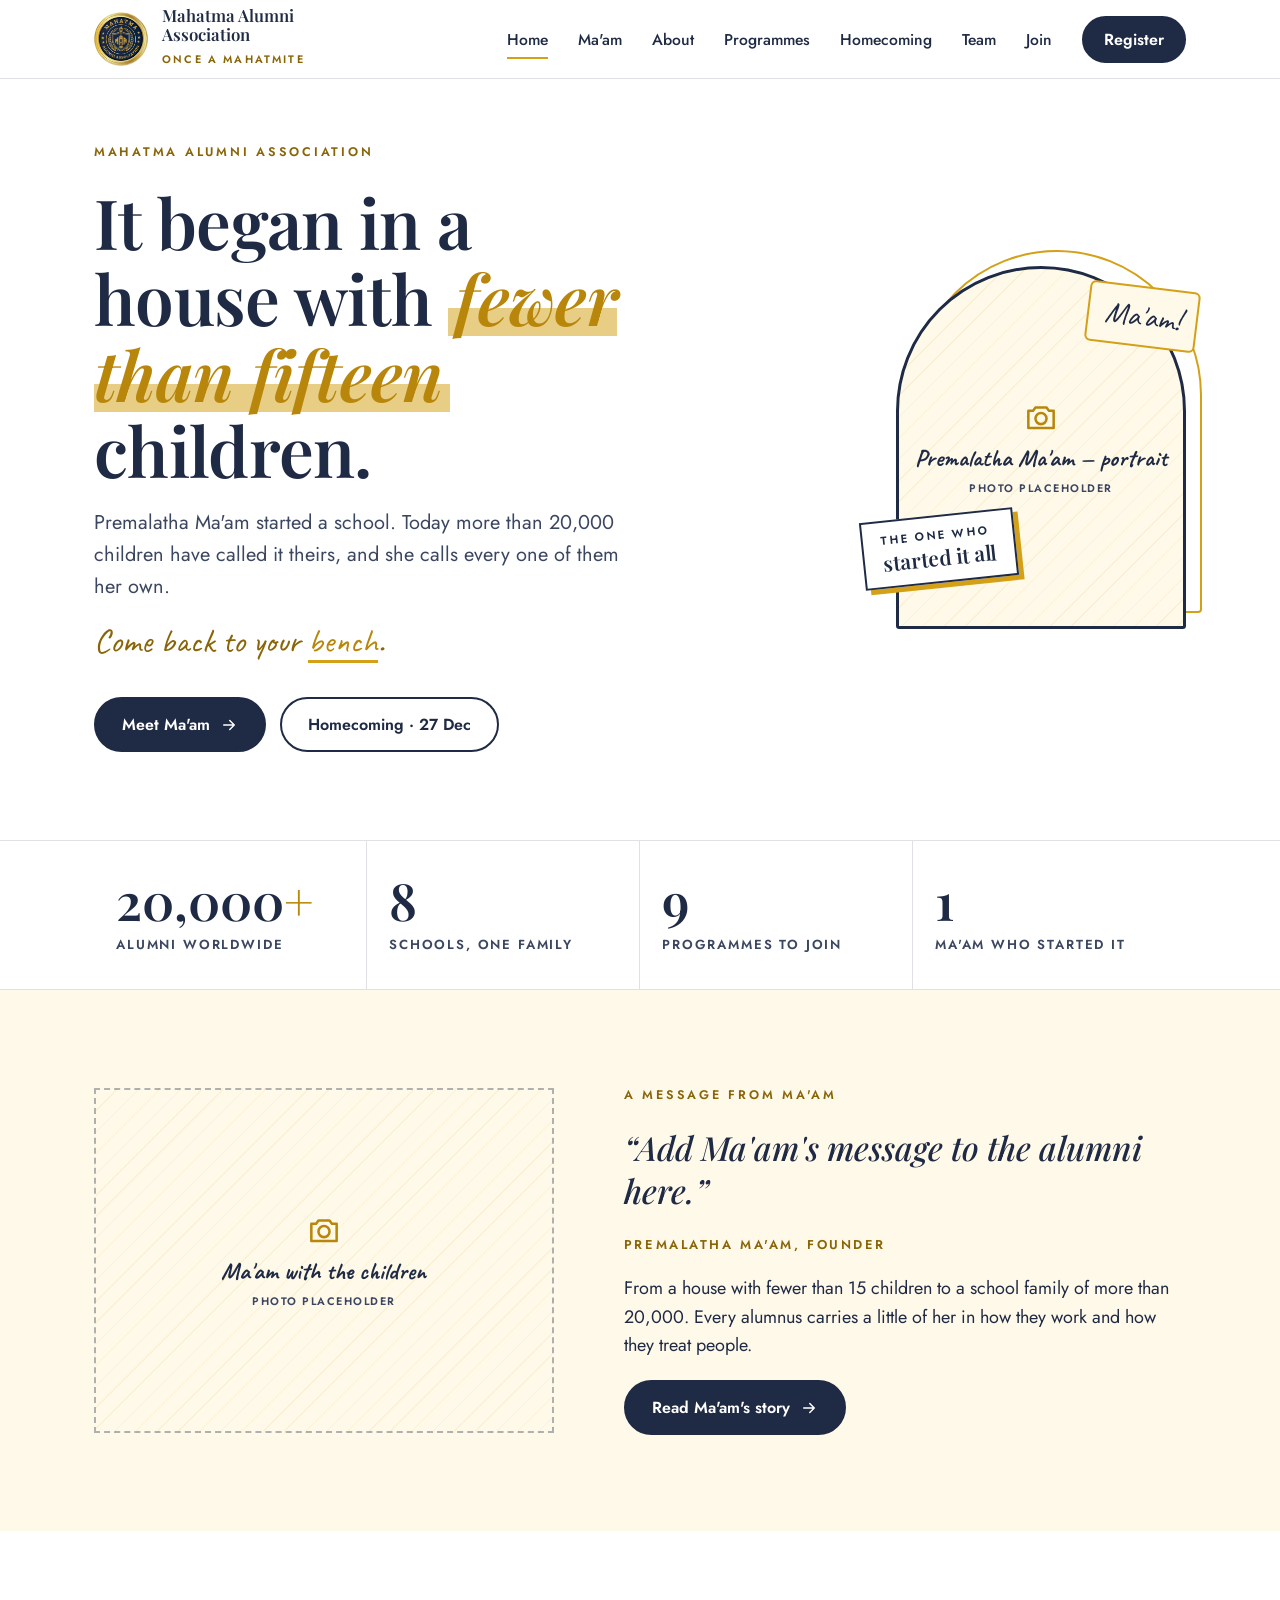
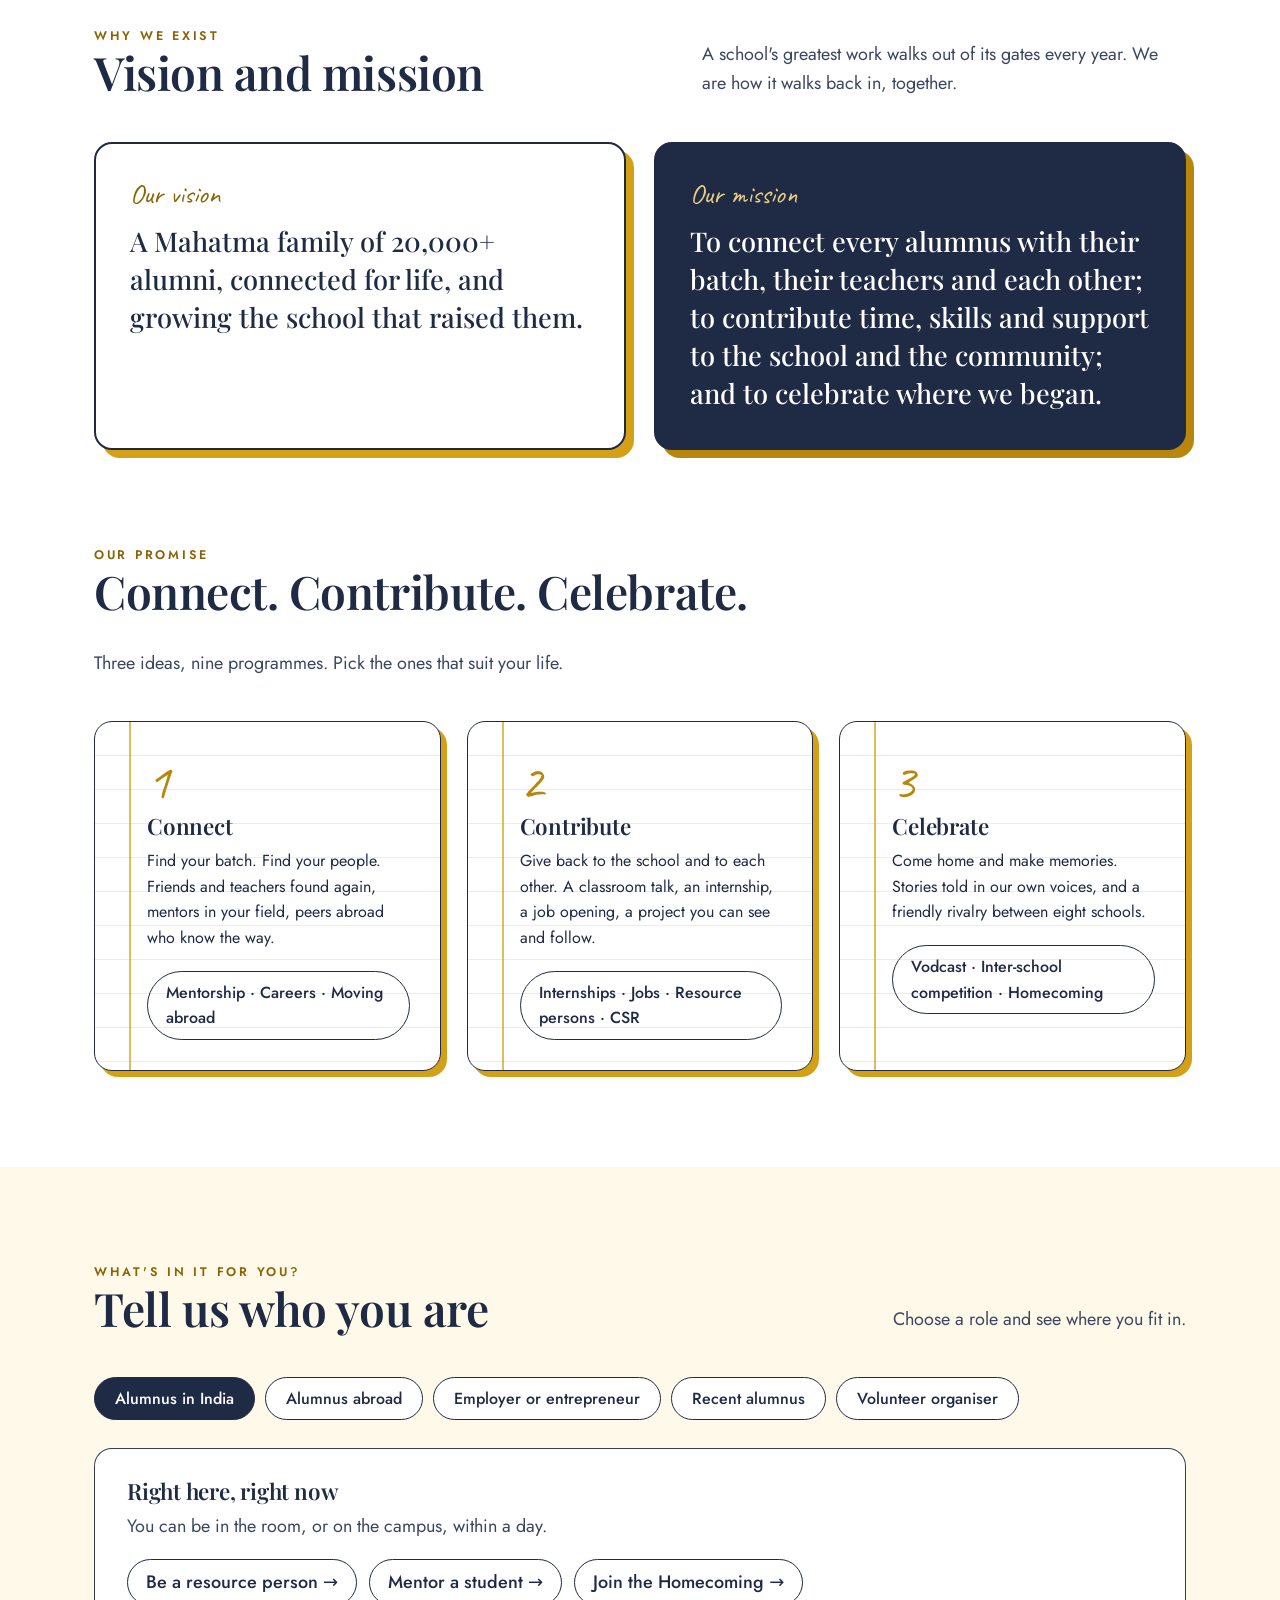
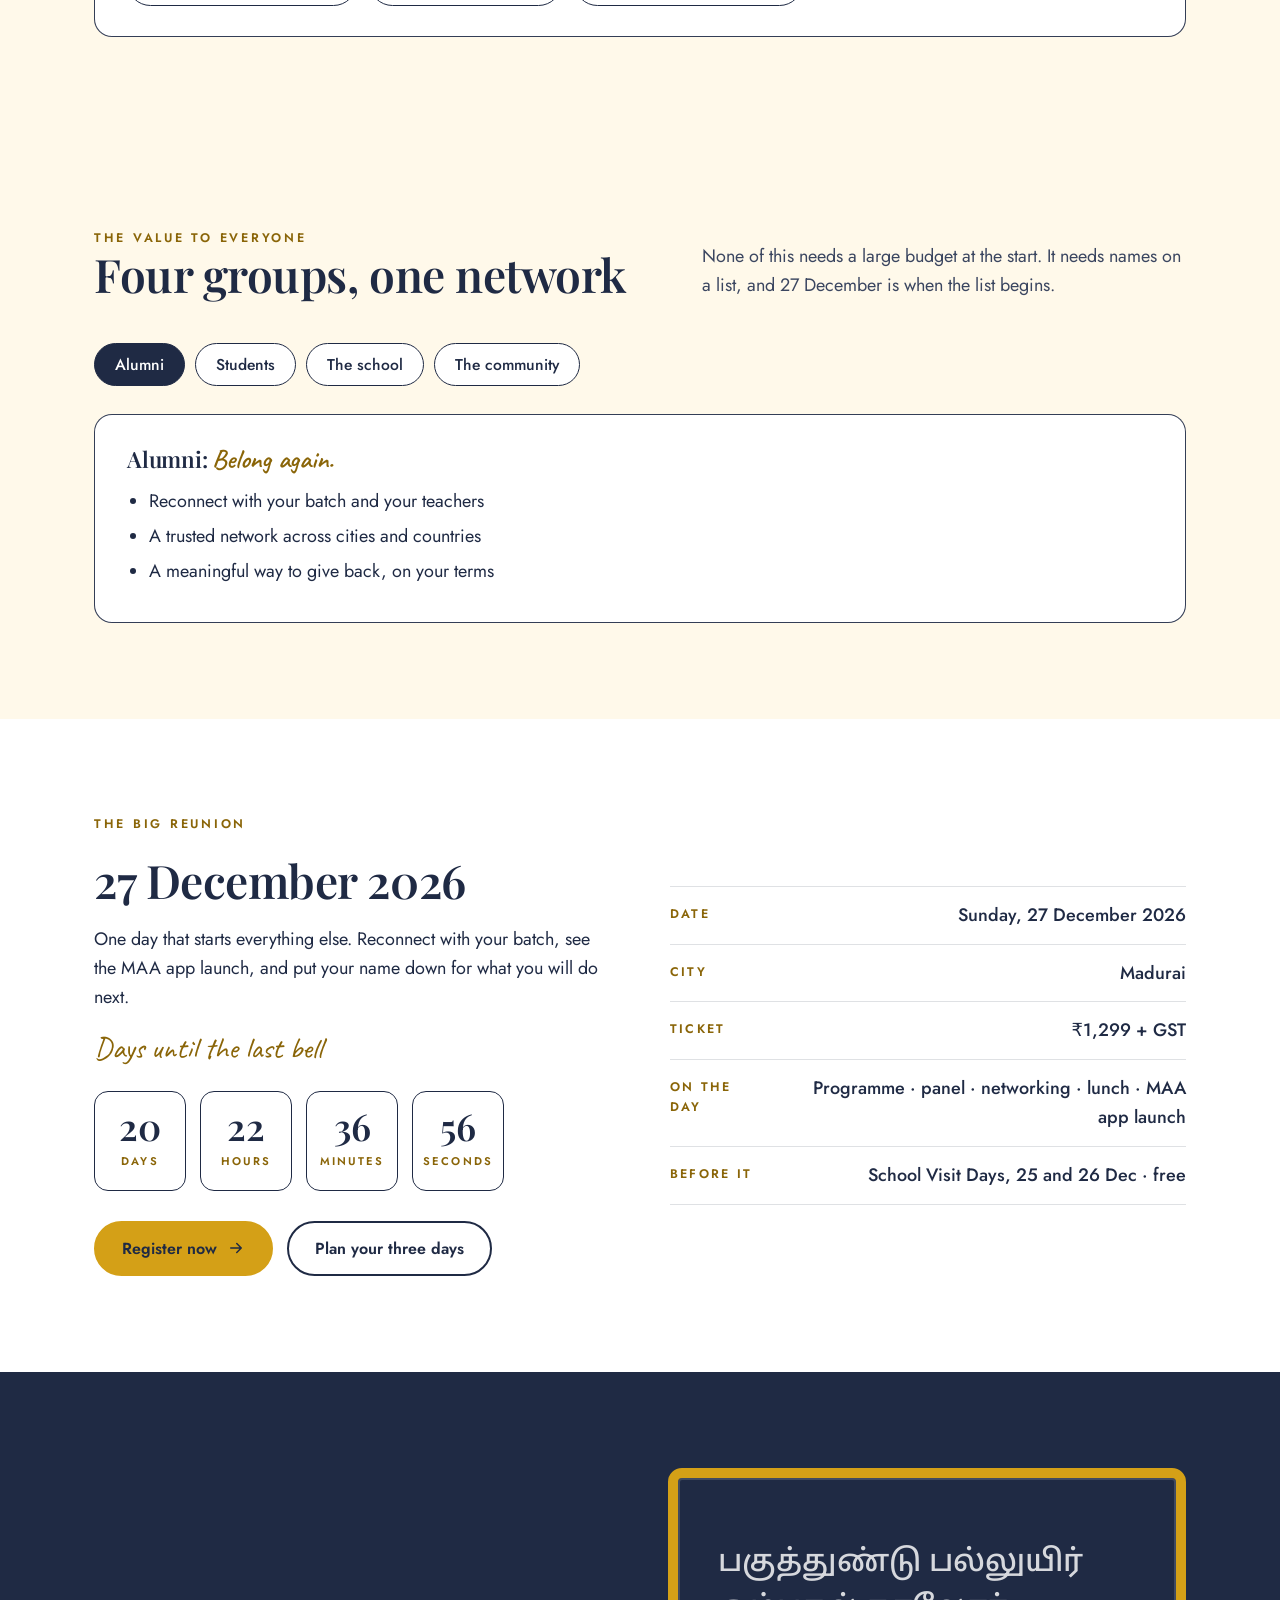
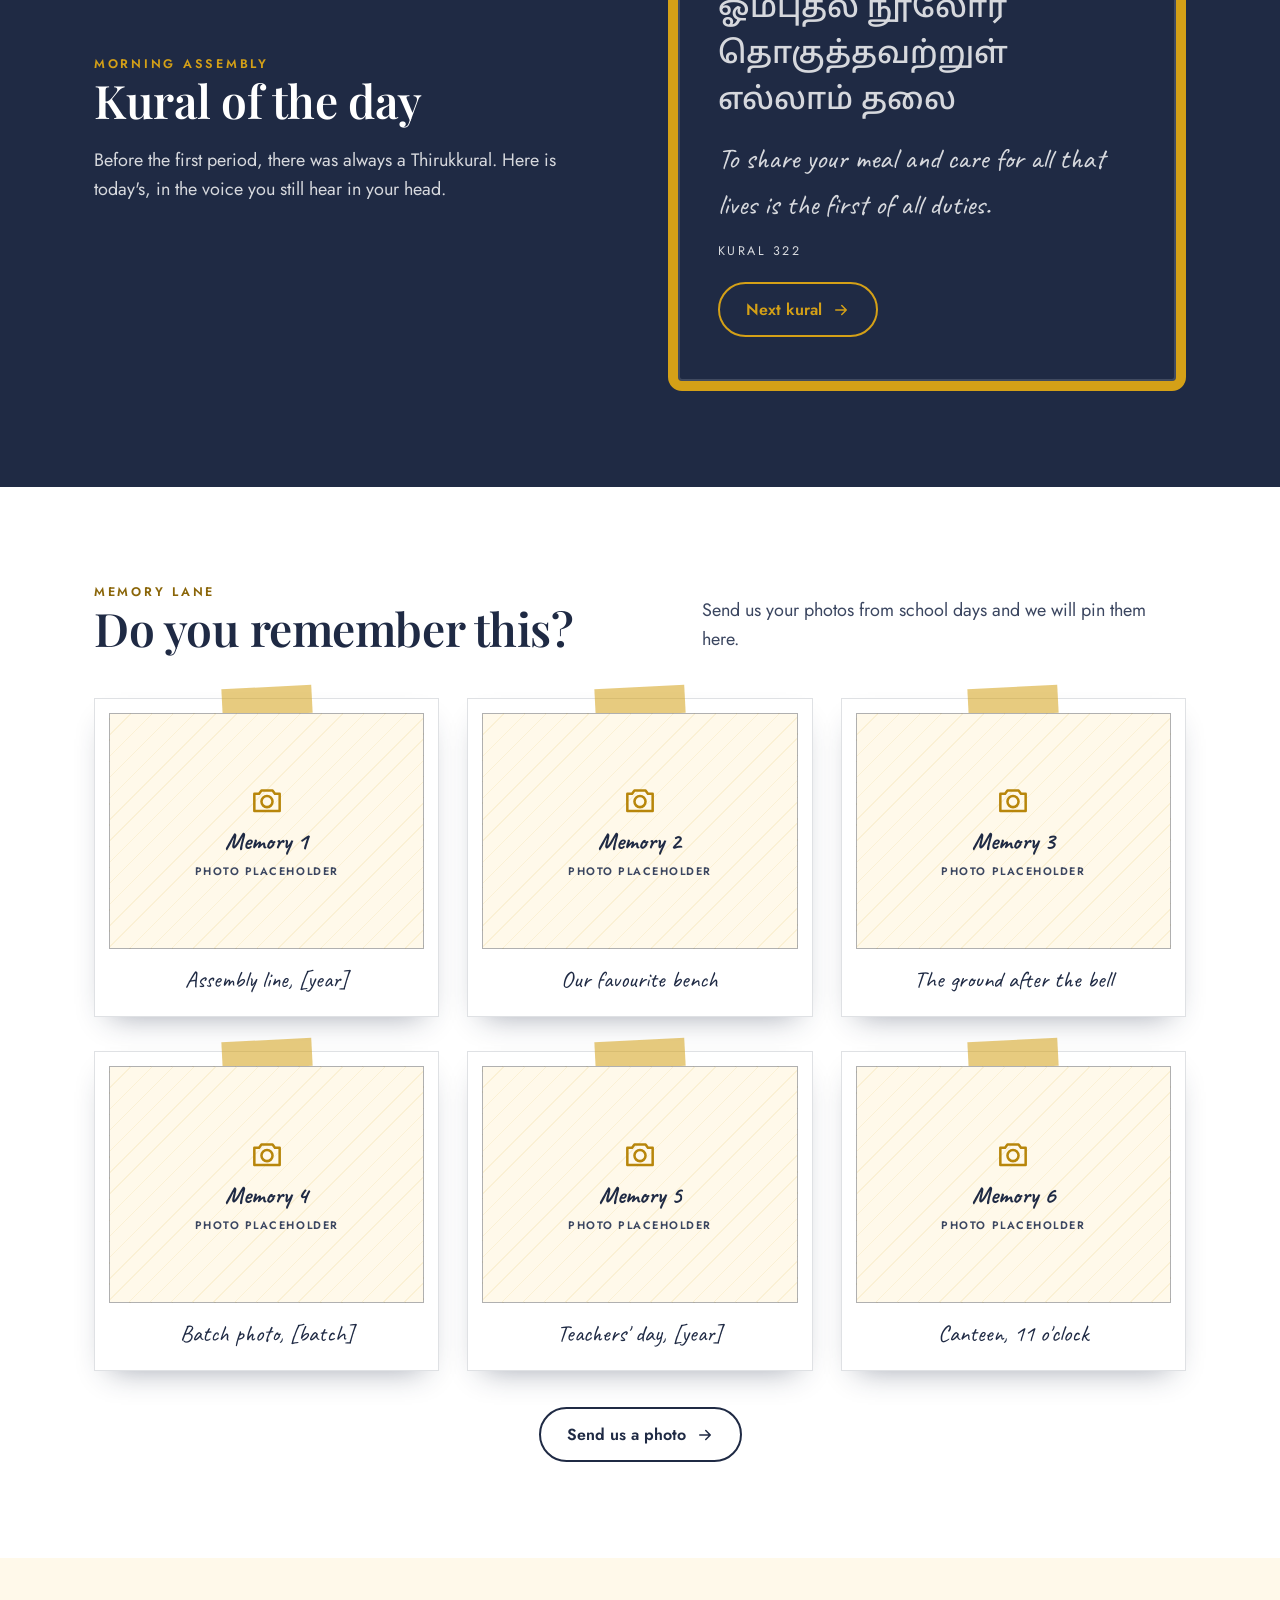
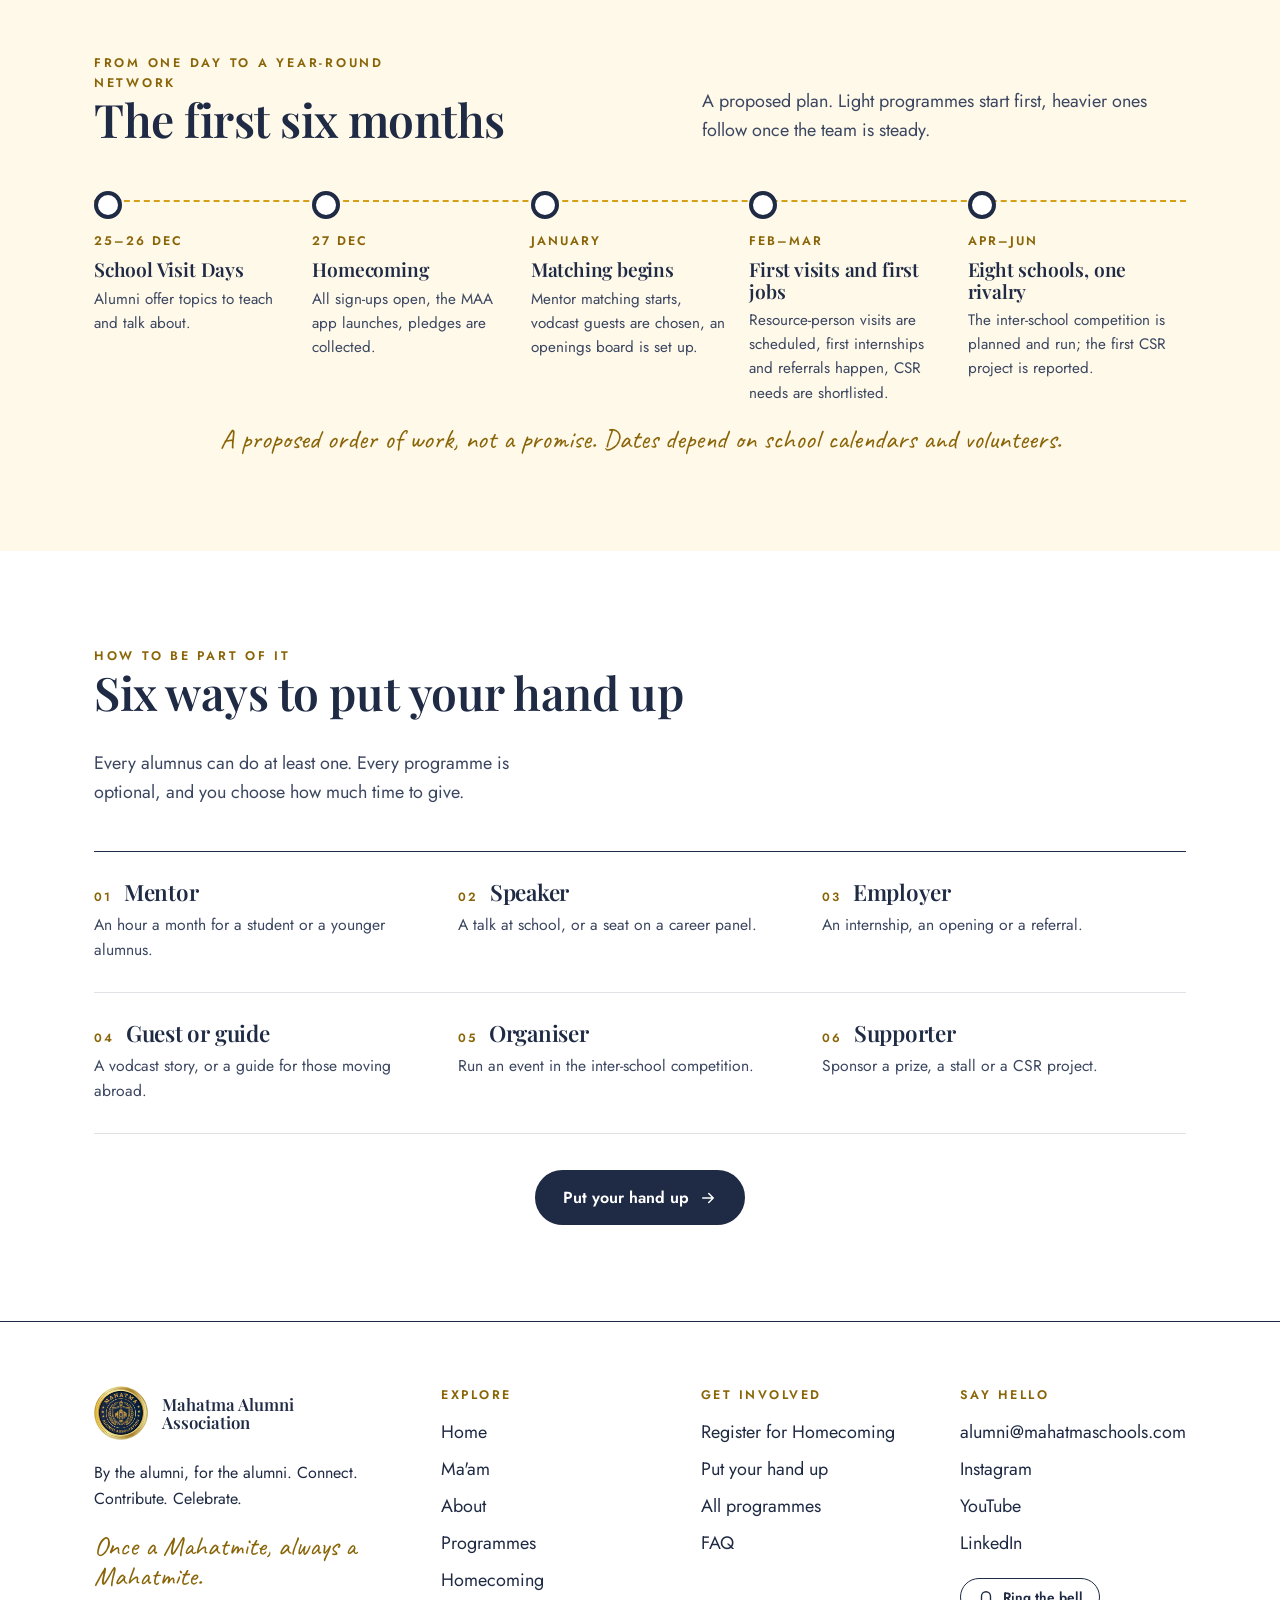
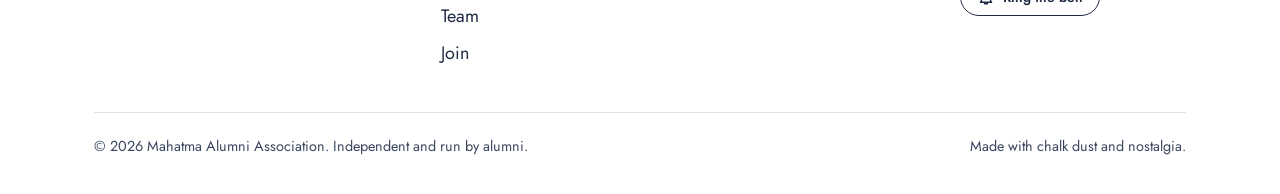
==== index.html @ 10cba0de "Add Mahatma Alumni Association static website Co-Authored-By: Claude Opus 5.5 <noreply@anthropic.com" ====
<!doctype html>
<html lang="en"><head>
<meta charset="utf-8"><meta name="viewport" content="width=device-width,initial-scale=1">
<title>Mahatma Alumni Association · Connect. Contribute. Celebrate.</title>
<meta name="description" content="The alumni family of Mahatma School, Madurai. 20,000+ of us, one home. Connect, contribute, celebrate.">
<meta name="theme-color" content="#1F2A44">
<link rel="icon" href="assets/img/logo.png">
<meta property="og:title" content="Mahatma Alumni Association · Connect. Contribute. Celebrate."><meta property="og:description" content="The alumni family of Mahatma School, Madurai. 20,000+ of us, one home. Connect, contribute, celebrate."><meta property="og:image" content="assets/img/logo.png">
<link rel="preconnect" href="https://fonts.googleapis.com"><link rel="preconnect" href="https://fonts.gstatic.com" crossorigin>
<link href="https://fonts.googleapis.com/css2?family=Caveat:wght@500;700&family=Jost:wght@400;500;600&family=Noto+Sans+Tamil:wght@500&family=Playfair+Display:ital,wght@0,500;0,600;0,700;1,500;1,600&display=swap" rel="stylesheet">
<link rel="stylesheet" href="assets/css/style.css">
</head><body data-page="index.html">
<a class="skip" href="#main">Skip to content</a>
<div class="progress" aria-hidden="true"></div>
<div class="bar" id="webinarBar">Live webinar · <b>Sat 31 Oct, 10 AM</b> · Premalatha Ma'am addresses alumni · <a href="#" data-todo="YouTube link">Watch on YouTube</a></div>
<header class="site"><div class="wrap nav">
<a class="brand" href="index.html" aria-label="Mahatma Alumni Association, home"><img src="assets/img/logo.png" alt="" width="54" height="54"><span><b>Mahatma Alumni<br>Association</b><small>Once a Mahatmite</small></span></a>
<nav aria-label="Main"><ul id="menu"><li><a href="index.html" aria-current="page">Home</a></li><li><a href="premalatha.html">Ma'am</a></li><li><a href="about.html">About</a></li><li><a href="programmes.html">Programmes</a></li><li><a href="homecoming.html">Homecoming</a></li><li><a href="team.html">Team</a></li><li><a href="join.html">Join</a></li><li><a class="btn solid" href="https://www.mahatmaschools.com" style="padding:10px 20px;color:#fff;border-bottom:2px solid var(--navy)">Register</a></li></ul>
<button class="burger" aria-label="Menu" aria-expanded="false" aria-controls="menu"><svg width="22" height="22" viewBox="0 0 24 24" fill="none" stroke="currentColor" stroke-width="2.2" stroke-linecap="round"><path d="M4 7h16M4 12h16M4 17h16"/></svg></button></nav>
</div></header>
<main id="main">
<section class="hero"><div class="wrap grid">
<div>
<p class="eyebrow rv">Mahatma Alumni Association</p>
<h1 class="rv mt">It began in a house with <span class="gold doodle">fewer than fifteen</span> children.</h1>
<p class="lede mt rv">Premalatha Ma'am started a school. Today more than 20,000 children have called it theirs, and she calls every one of them her own.</p>
<p class="hand mt rv" style="font-size:2.1rem">Come back to your <span class="rot" id="rot">bench</span>.</p>
<div class="cta rv"><a class="btn solid" href="premalatha.html">Meet Ma'am <svg viewBox="0 0 24 24" fill="none" stroke="currentColor" stroke-width="2" stroke-linecap="round" stroke-linejoin="round"><path d="M5 12h14M13 6l6 6-6 6"/></svg></a><a class="btn line" href="homecoming.html">Homecoming · 27 Dec</a></div>
</div>
<div class="mam-frame rv" id="tilt">
<span class="note">Ma'am!</span>
<figure class="ph r45 arch"><svg viewBox="0 0 24 24" fill="none" stroke="currentColor" stroke-width="1.6" stroke-linecap="round" stroke-linejoin="round"><path d="M4 8h3l1.5-2h7L17 8h3v11H4z"/><circle cx="12" cy="13" r="3.5"/></svg><b>Premalatha Ma'am — portrait</b><small>Photo placeholder</small></figure>
<div class="stamp">The one who<b>started it all</b></div>
</div></div></section>

<section class="roll"><div class="wrap"><div class="grid">
<div class="cell"><div class="num"><span data-count="20000">20,000</span><i>+</i></div><span>Alumni worldwide</span></div>
<div class="cell"><div class="num"><span data-count="8">8</span></div><span>Schools, one family</span></div>
<div class="cell"><div class="num"><span data-count="9">9</span></div><span>Programmes to join</span></div>
<div class="cell"><div class="num"><span data-count="1">1</span></div><span>Ma'am who started it</span></div></div></div></section>

<section class="feature"><div class="wrap grid">
<div class="rv"><figure class="ph r43 "><svg viewBox="0 0 24 24" fill="none" stroke="currentColor" stroke-width="1.6" stroke-linecap="round" stroke-linejoin="round"><path d="M4 8h3l1.5-2h7L17 8h3v11H4z"/><circle cx="12" cy="13" r="3.5"/></svg><b>Ma'am with the children</b><small>Photo placeholder</small></figure></div>
<div><p class="eyebrow rv">A message from Ma'am</p>
<blockquote class="quote rv mt">“Add Ma'am's message to the alumni here.”<cite>Premalatha Ma'am, founder</cite></blockquote>
<p class="mt rv">From a house with fewer than 15 children to a school family of more than 20,000. Every alumnus carries a little of her in how they work and how they treat people.</p>
<p class="mt rv"><a class="btn solid" href="premalatha.html">Read Ma'am's story <svg viewBox="0 0 24 24" fill="none" stroke="currentColor" stroke-width="2" stroke-linecap="round" stroke-linejoin="round"><path d="M5 12h14M13 6l6 6-6 6"/></svg></a></p></div></div></section>

<section><div class="wrap">
<div class="head"><div><p class="eyebrow">Why we exist</p><h2>Vision and mission</h2></div><p>A school's greatest work walks out of its gates every year. We are how it walks back in, together.</p></div>
<div class="vm">
<div class="vm-card rv"><span class="hand">Our vision</span><p class="big">A Mahatma family of 20,000+ alumni, connected for life, and growing the school that raised them.</p></div>
<div class="vm-card rv"><span class="hand">Our mission</span><p class="big">To connect every alumnus with their batch, their teachers and each other; to contribute time, skills and support to the school and the community; and to celebrate where we began.</p></div></div></div></section>

<section style="padding-top:0"><div class="wrap">
<div class="head"><div><p class="eyebrow">Our promise</p><h2>Connect. Contribute. Celebrate.</h2></div><p>Three ideas, nine programmes. Pick the ones that suit your life.</p></div>
<div class="cards3">
<article class="note-card rv"><div class="n">1</div><h3>Connect</h3><p>Find your batch. Find your people. Friends and teachers found again, mentors in your field, peers abroad who know the way.</p><p class="mt"><a class="lnk" href="programmes.html?f=guide">Mentorship · Careers · Moving abroad</a></p></article>
<article class="note-card rv"><div class="n">2</div><h3>Contribute</h3><p>Give back to the school and to each other. A classroom talk, an internship, a job opening, a project you can see and follow.</p><p class="mt"><a class="lnk" href="programmes.html?f=doors">Internships · Jobs · Resource persons · CSR</a></p></article>
<article class="note-card rv"><div class="n">3</div><h3>Celebrate</h3><p>Come home and make memories. Stories told in our own voices, and a friendly rivalry between eight schools.</p><p class="mt"><a class="lnk" href="programmes.html?f=celebrate">Vodcast · Inter-school competition · Homecoming</a></p></article></div></div></section>

<section class="picker-sec"><div class="wrap">
<div class="head"><div><p class="eyebrow">What's in it for you?</p><h2>Tell us who you are</h2></div><p>Choose a role and see where you fit in.</p></div>
<div class="chips" role="tablist" id="roles">
<button class="chip on" role="tab" data-role="india">Alumnus in India</button>
<button class="chip" role="tab" data-role="abroad">Alumnus abroad</button>
<button class="chip" role="tab" data-role="employer">Employer or entrepreneur</button>
<button class="chip" role="tab" data-role="young">Recent alumnus</button>
<button class="chip" role="tab" data-role="organiser">Volunteer organiser</button></div>
<div class="role-out" id="roleOut" aria-live="polite"></div></div></section>

<section class="feature"><div class="wrap">
<div class="head"><div><p class="eyebrow">The value to everyone</p><h2>Four groups, one network</h2></div><p>None of this needs a large budget at the start. It needs names on a list, and 27 December is when the list begins.</p></div>
<div class="tabs" role="tablist" id="vtabs"><button class="tab on" role="tab" data-v="alumni">Alumni</button><button class="tab" role="tab" data-v="students">Students</button><button class="tab" role="tab" data-v="school">The school</button><button class="tab" role="tab" data-v="community">The community</button></div>
<div class="vpanel" id="vpanel" aria-live="polite"></div></div></section>

<section class="hc"><div class="wrap grid">
<div><p class="eyebrow">The big reunion</p><h2 class="mt">27 December 2026</h2>
<p class="mt">One day that starts everything else. Reconnect with your batch, see the MAA app launch, and put your name down for what you will do next.</p>
<p class="hand mt" style="font-size:1.9rem">Days until the last bell</p><div class="count" data-target="2026-12-27T09:00:00+05:30" aria-live="off"><div><b data-u="d">00</b><span>Days</span></div><div><b data-u="h">00</b><span>Hours</span></div><div><b data-u="m">00</b><span>Minutes</span></div><div><b data-u="s">00</b><span>Seconds</span></div></div>
<div class="cta" style="display:flex;gap:14px;flex-wrap:wrap"><a class="btn gold" href="https://www.mahatmaschools.com">Register now <svg viewBox="0 0 24 24" fill="none" stroke="currentColor" stroke-width="2" stroke-linecap="round" stroke-linejoin="round"><path d="M5 12h14M13 6l6 6-6 6"/></svg></a><a class="btn line" href="homecoming.html">Plan your three days</a></div></div>
<div><ul class="facts">
<li><span>Date</span><span>Sunday, 27 December 2026</span></li>
<li><span>City</span><span>Madurai</span></li>
<li><span>Ticket</span><span>₹1,299 + GST</span></li>
<li><span>On the day</span><span>Programme · panel · networking · lunch · MAA app launch</span></li>
<li><span>Before it</span><span>School Visit Days, 25 and 26 Dec · free</span></li></ul></div></div></section>

<section class="chalk"><div class="wrap"><div class="grid2">
<div><p class="eyebrow">Morning assembly</p><h2>Kural of the day</h2><p class="mt">Before the first period, there was always a Thirukkural. Here is today's, in the voice you still hear in your head.</p></div>
<div class="board" id="kboard"><p class="kural" id="kt"></p><p class="kmean" id="km"></p><p class="kref" id="kr"></p><button class="btn" id="knext" type="button">Next kural <svg viewBox="0 0 24 24" fill="none" stroke="currentColor" stroke-width="2" stroke-linecap="round" stroke-linejoin="round"><path d="M5 12h14M13 6l6 6-6 6"/></svg></button></div></div></div></section>

<section><div class="wrap">
<div class="head"><div><p class="eyebrow">Memory lane</p><h2>Do you remember this?</h2></div><p>Send us your photos from school days and we will pin them here.</p></div>
<div class="polas"><figure class="pola rv"><span class="tape"></span><figure class="ph r43 "><svg viewBox="0 0 24 24" fill="none" stroke="currentColor" stroke-width="1.6" stroke-linecap="round" stroke-linejoin="round"><path d="M4 8h3l1.5-2h7L17 8h3v11H4z"/><circle cx="12" cy="13" r="3.5"/></svg><b>Memory 1</b><small>Photo placeholder</small></figure><figcaption>Assembly line, [year]</figcaption></figure><figure class="pola rv"><span class="tape"></span><figure class="ph r43 "><svg viewBox="0 0 24 24" fill="none" stroke="currentColor" stroke-width="1.6" stroke-linecap="round" stroke-linejoin="round"><path d="M4 8h3l1.5-2h7L17 8h3v11H4z"/><circle cx="12" cy="13" r="3.5"/></svg><b>Memory 2</b><small>Photo placeholder</small></figure><figcaption>Our favourite bench</figcaption></figure><figure class="pola rv"><span class="tape"></span><figure class="ph r43 "><svg viewBox="0 0 24 24" fill="none" stroke="currentColor" stroke-width="1.6" stroke-linecap="round" stroke-linejoin="round"><path d="M4 8h3l1.5-2h7L17 8h3v11H4z"/><circle cx="12" cy="13" r="3.5"/></svg><b>Memory 3</b><small>Photo placeholder</small></figure><figcaption>The ground after the bell</figcaption></figure><figure class="pola rv"><span class="tape"></span><figure class="ph r43 "><svg viewBox="0 0 24 24" fill="none" stroke="currentColor" stroke-width="1.6" stroke-linecap="round" stroke-linejoin="round"><path d="M4 8h3l1.5-2h7L17 8h3v11H4z"/><circle cx="12" cy="13" r="3.5"/></svg><b>Memory 4</b><small>Photo placeholder</small></figure><figcaption>Batch photo, [batch]</figcaption></figure><figure class="pola rv"><span class="tape"></span><figure class="ph r43 "><svg viewBox="0 0 24 24" fill="none" stroke="currentColor" stroke-width="1.6" stroke-linecap="round" stroke-linejoin="round"><path d="M4 8h3l1.5-2h7L17 8h3v11H4z"/><circle cx="12" cy="13" r="3.5"/></svg><b>Memory 5</b><small>Photo placeholder</small></figure><figcaption>Teachers' day, [year]</figcaption></figure><figure class="pola rv"><span class="tape"></span><figure class="ph r43 "><svg viewBox="0 0 24 24" fill="none" stroke="currentColor" stroke-width="1.6" stroke-linecap="round" stroke-linejoin="round"><path d="M4 8h3l1.5-2h7L17 8h3v11H4z"/><circle cx="12" cy="13" r="3.5"/></svg><b>Memory 6</b><small>Photo placeholder</small></figure><figcaption>Canteen, 11 o'clock</figcaption></figure></div>
<p class="mt2 center"><a class="btn line" href="mailto:alumni@mahatmaschools.com?subject=My%20school%20photo">Send us a photo <svg viewBox="0 0 24 24" fill="none" stroke="currentColor" stroke-width="2" stroke-linecap="round" stroke-linejoin="round"><path d="M5 12h14M13 6l6 6-6 6"/></svg></a></p></div></section>

<section class="feature"><div class="wrap">
<div class="head"><div><p class="eyebrow">From one day to a year-round network</p><h2>The first six months</h2></div><p>A proposed plan. Light programmes start first, heavier ones follow once the team is steady.</p></div>
<ol class="roadmap"><li class="rm rv"><span class="when">25–26 Dec</span><h3>School Visit Days</h3><p>Alumni offer topics to teach and talk about.</p></li><li class="rm rv"><span class="when">27 Dec</span><h3>Homecoming</h3><p>All sign-ups open, the MAA app launches, pledges are collected.</p></li><li class="rm rv"><span class="when">January</span><h3>Matching begins</h3><p>Mentor matching starts, vodcast guests are chosen, an openings board is set up.</p></li><li class="rm rv"><span class="when">Feb–Mar</span><h3>First visits and first jobs</h3><p>Resource-person visits are scheduled, first internships and referrals happen, CSR needs are shortlisted.</p></li><li class="rm rv"><span class="when">Apr–Jun</span><h3>Eight schools, one rivalry</h3><p>The inter-school competition is planned and run; the first CSR project is reported.</p></li></ol><p class="hand center mt">A proposed order of work, not a promise. Dates depend on school calendars and volunteers.</p></div></section>

<section class="hands-sec"><div class="wrap"><div class="head"><div><p class="eyebrow">How to be part of it</p><h2>Six ways to put your hand up</h2></div><p>Every alumnus can do at least one. Every programme is optional, and you choose how much time to give.</p></div>
<div class="hands">
<div class="hand-item rv"><h3><small>01</small>Mentor</h3><p>An hour a month for a student or a younger alumnus.</p></div>
<div class="hand-item rv"><h3><small>02</small>Speaker</h3><p>A talk at school, or a seat on a career panel.</p></div>
<div class="hand-item rv"><h3><small>03</small>Employer</h3><p>An internship, an opening or a referral.</p></div>
<div class="hand-item rv"><h3><small>04</small>Guest or guide</h3><p>A vodcast story, or a guide for those moving abroad.</p></div>
<div class="hand-item rv"><h3><small>05</small>Organiser</h3><p>Run an event in the inter-school competition.</p></div>
<div class="hand-item rv"><h3><small>06</small>Supporter</h3><p>Sponsor a prize, a stall or a CSR project.</p></div></div>
<p class="mt2 center"><a class="btn solid" href="join.html#raise">Put your hand up <svg viewBox="0 0 24 24" fill="none" stroke="currentColor" stroke-width="2" stroke-linecap="round" stroke-linejoin="round"><path d="M5 12h14M13 6l6 6-6 6"/></svg></a></p></div></section>
</main>
<footer><div class="wrap">
<div class="grid">
<div><a class="brand" href="index.html"><img src="assets/img/logo.png" alt="" width="64" height="64"><span><b>Mahatma Alumni<br>Association</b></span></a>
<p class="mt" style="font-size:1rem">By the alumni, for the alumni. Connect. Contribute. Celebrate.</p>
<p class="hand mt">Once a Mahatmite, always a Mahatmite.</p></div>
<div><h4>Explore</h4><ul><li><a href="index.html">Home</a></li><li><a href="premalatha.html">Ma'am</a></li><li><a href="about.html">About</a></li><li><a href="programmes.html">Programmes</a></li><li><a href="homecoming.html">Homecoming</a></li><li><a href="team.html">Team</a></li><li><a href="join.html">Join</a></li></ul></div>
<div><h4>Get involved</h4><ul><li><a href="https://www.mahatmaschools.com">Register for Homecoming</a></li><li><a href="join.html#raise">Put your hand up</a></li><li><a href="programmes.html">All programmes</a></li><li><a href="homecoming.html#faq">FAQ</a></li></ul></div>
<div><h4>Say hello</h4><ul><li><a href="mailto:alumni@mahatmaschools.com">alumni@mahatmaschools.com</a></li><li><a href="#" data-todo="Instagram">Instagram</a></li><li><a href="#" data-todo="YouTube">YouTube</a></li><li><a href="#" data-todo="LinkedIn">LinkedIn</a></li></ul>
<p class="mt"><button class="bell" id="bell" type="button"><svg viewBox="0 0 24 24" fill="none" stroke="currentColor" stroke-width="1.8" stroke-linecap="round" stroke-linejoin="round"><path d="M6 17V11a6 6 0 1 1 12 0v6l1.5 2h-15z"/><path d="M10 21h4"/></svg> Ring the bell</button></p></div>
</div>
<div class="fine"><span>© <span id="yr">2026</span> Mahatma Alumni Association. Independent and run by alumni.</span><span>Made with chalk dust and nostalgia.</span></div>
</div></footer>
<script src="assets/js/main.js" defer></script>
</body></html>
---- assets/css/style.css ----
/* Mahatma Alumni Association — minimal, nostalgic, playful. Brand colours only: navy, gold, ivory/white. */
:root{
  --navy:#1F2A44; --navy-soft:#3B4660;
  --gold:#D4A017; --gold-deep:#B8860B; --gold-ink:#8A6508; --gold-soft:#E8CE85;
  --ivory:#FFF9EA; --cream:#FBF3DF; --white:#FFFFFF;
  --line:rgba(31,42,68,.14); --line-strong:rgba(31,42,68,.9);
  --serif:'Playfair Display',Georgia,serif; --sans:'Jost',system-ui,sans-serif; --hand:'Caveat',cursive; --ta:'Noto Sans Tamil','Jost',sans-serif;
  --max:1140px; --r:18px;
}
*{box-sizing:border-box;margin:0}
html{scroll-behavior:smooth}
body{font-family:var(--sans);color:var(--navy);background:var(--white);font-size:18px;line-height:1.6;-webkit-font-smoothing:antialiased}
img{max-width:100%;display:block}
a{color:inherit}
.skip{position:absolute;left:-999px;top:8px;background:var(--navy);color:var(--white);padding:10px 16px;border-radius:8px;z-index:100}
.skip:focus{left:8px}
:focus-visible{outline:3px solid var(--gold);outline-offset:3px;border-radius:4px}
.wrap{max-width:var(--max);margin:0 auto;padding:0 24px}
section{padding:96px 0}
h1,h2,h3{font-family:var(--serif);font-weight:600;line-height:1.1;letter-spacing:-.01em}
h1{font-size:clamp(2.5rem,5.4vw,4.4rem)}
h2{font-size:clamp(2rem,3.6vw,3rem)}
h3{font-size:1.4rem}
p{max-width:62ch}
.eyebrow{font-weight:600;letter-spacing:.22em;font-size:.78rem;text-transform:uppercase;color:var(--gold-ink)}
.hand{font-family:var(--hand);font-size:1.7rem;color:var(--gold-ink);line-height:1.1}
.lede{font-size:1.25rem;color:var(--navy-soft)}
.mt{margin-top:20px}.mt2{margin-top:36px}
.center{text-align:center}.center p{margin-inline:auto}
/* underline doodle */
.doodle{background:linear-gradient(transparent 62%,var(--gold-soft) 62% 92%,transparent 92%);padding:0 .1em}
/* buttons */
.btn{display:inline-flex;align-items:center;gap:10px;font:600 1rem var(--sans);padding:14px 26px;border-radius:999px;text-decoration:none;border:2px solid var(--navy);transition:transform .15s,background .15s,color .15s;cursor:pointer}
.btn.solid{background:var(--navy);color:var(--white)}
.btn.solid:hover{background:var(--gold);border-color:var(--gold);color:var(--navy);transform:translateY(-2px)}
.btn.line{background:transparent;color:var(--navy)}
.btn.line:hover{background:var(--navy);color:var(--white);transform:translateY(-2px)}
.btn.gold{background:var(--gold);border-color:var(--gold);color:var(--navy)}
.btn.gold:hover{background:var(--navy);border-color:var(--navy);color:var(--white)}
.btn svg{width:18px;height:18px}
/* announcement bar */
.bar{background:var(--navy);color:var(--white);font-size:.92rem;text-align:center;padding:9px 16px}
.bar a{color:var(--gold);font-weight:600;text-underline-offset:3px}
/* header */
header.site{position:sticky;top:0;background:rgba(255,255,255,.94);backdrop-filter:blur(8px);border-bottom:1px solid var(--line);z-index:50}
.nav{display:flex;align-items:center;justify-content:space-between;height:78px}
.brand{display:flex;align-items:center;gap:14px;text-decoration:none}
.brand img{width:54px;height:54px}
.brand b{font:600 1.05rem/1.1 var(--serif);display:block}
.brand small{font-size:.68rem;letter-spacing:.2em;color:var(--gold-ink);font-weight:600;text-transform:uppercase}
nav ul{display:flex;gap:30px;list-style:none;padding:0;align-items:center}
nav a{text-decoration:none;font-weight:500;font-size:.98rem;padding:6px 0;border-bottom:2px solid transparent}
nav a:hover,nav a[aria-current="page"]{border-color:var(--gold)}
.burger{display:none;background:none;border:2px solid var(--navy);border-radius:10px;width:46px;height:42px;cursor:pointer;color:var(--navy)}
/* photo placeholders */
.ph{position:relative;background:var(--ivory);border:2px dashed rgba(31,42,68,.35);display:flex;flex-direction:column;align-items:center;justify-content:center;gap:10px;text-align:center;color:var(--navy-soft);overflow:hidden;font-size:.85rem;padding:16px;background-image:repeating-linear-gradient(135deg,transparent 0 14px,rgba(212,160,23,.10) 14px 15px)}
.ph svg{width:38px;height:38px;color:var(--gold-deep)}
.ph b{font-family:var(--hand);font-size:1.5rem;font-weight:700;color:var(--navy);line-height:1}
.ph small{letter-spacing:.14em;text-transform:uppercase;font-size:.68rem;font-weight:600}
.ph img{position:absolute;inset:0;width:100%;height:100%;object-fit:cover}
.r45{aspect-ratio:4/5}.r43{aspect-ratio:4/3}.r11{aspect-ratio:1}.r169{aspect-ratio:16/9}
.arch{border-radius:999px 999px 22px 22px}
/* HERO */
.hero{padding:64px 0 88px}
.hero .grid{display:grid;grid-template-columns:1.05fr .95fr;gap:64px;align-items:center}
.hero h1 .gold{color:var(--gold-deep);font-style:italic}
.hero .cta{display:flex;gap:14px;flex-wrap:wrap;margin-top:34px}
.mam-frame{position:relative;max-width:470px;margin-left:auto}
.mam-frame::before{content:"";position:absolute;inset:-16px -16px 16px 16px;border:2px solid var(--gold);border-radius:999px 999px 26px 26px;z-index:0}
.mam-frame .ph{position:relative;z-index:1;border-radius:999px 999px 22px 22px;border-style:solid;border-color:var(--navy);border-width:3px}
.stamp{position:absolute;z-index:3;left:-34px;bottom:46px;background:var(--white);border:2px solid var(--navy);padding:10px 18px;transform:rotate(-6deg);box-shadow:5px 5px 0 var(--gold);font:600 .72rem var(--sans);letter-spacing:.2em;text-transform:uppercase}
.stamp b{display:block;font:600 1.3rem var(--serif);letter-spacing:0;text-transform:none}
.note{position:absolute;z-index:3;right:-12px;top:20px;transform:rotate(7deg);font-family:var(--hand);font-size:1.9rem;color:var(--navy);background:var(--ivory);border:2px solid var(--gold);padding:4px 16px;border-radius:6px}
/* roll-call stats */
.roll{border-block:1px solid var(--line);padding:0}
.roll .grid{display:grid;grid-template-columns:repeat(4,1fr)}
.roll .cell{padding:34px 22px;border-right:1px solid var(--line)}
.roll .cell:last-child{border:0}
.roll .num{font:600 clamp(2.2rem,4vw,3.2rem)/1 var(--serif)}
.roll .num i{font-style:normal;color:var(--gold-deep)}
.roll .cell>span{display:block;margin-top:8px;font-size:.82rem;letter-spacing:.14em;text-transform:uppercase;font-weight:600;color:var(--navy-soft)}
/* notebook cards */
.cards3{display:grid;grid-template-columns:repeat(3,1fr);gap:26px}
.note-card{position:relative;background:var(--white);border:1.5px solid var(--navy);border-radius:var(--r);padding:34px 30px 30px 52px;background-image:repeating-linear-gradient(transparent 0 33px,rgba(31,42,68,.09) 33px 34px);box-shadow:6px 6px 0 var(--gold);transition:transform .2s}
.note-card:hover{transform:translate(-3px,-3px)}
.note-card::before{content:"";position:absolute;left:34px;top:0;bottom:0;width:2px;background:var(--gold);opacity:.7}
.note-card .n{font-family:var(--hand);font-size:3.2rem;color:var(--gold-deep);line-height:1}
.note-card h3{margin:6px 0 10px}
.note-card p{font-size:1rem}
/* section heads */
.head{display:flex;justify-content:space-between;align-items:end;gap:30px;margin-bottom:46px;flex-wrap:wrap}
.head p{max-width:46ch}
/* Ma'am feature (home) */
.feature{background:var(--ivory)}
.feature .grid{display:grid;grid-template-columns:.9fr 1.1fr;gap:70px;align-items:center}
.quote{font:italic 500 clamp(1.6rem,2.6vw,2.2rem)/1.3 var(--serif)}
.quote cite{display:block;font:600 .8rem var(--sans);letter-spacing:.2em;text-transform:uppercase;font-style:normal;margin-top:22px;color:var(--gold-ink)}
.todo{border:2px dashed var(--gold-deep);padding:14px 18px;border-radius:12px;background:var(--white);font-size:.95rem;color:var(--navy-soft)}
/* chalkboard */
.chalk{background:var(--navy);color:var(--white)}
.chalk .eyebrow{color:var(--gold)}
.chalk h2{color:var(--white)}
.chalk p{color:rgba(255,255,255,.82)}
.board{border:10px solid var(--gold);border-radius:14px;padding:44px 40px;background:var(--navy);position:relative;box-shadow:inset 0 0 0 2px rgba(255,255,255,.15)}
.kural{font:500 clamp(1.4rem,2.4vw,2rem)/1.5 var(--ta);color:var(--white);margin:18px 0 12px}
.kmean{font-family:var(--hand);font-size:1.8rem;color:var(--gold)}
.kref{font-size:.78rem;letter-spacing:.2em;text-transform:uppercase;color:rgba(255,255,255,.6);margin-top:14px}
.board .btn{margin-top:20px;border-color:var(--gold);color:var(--gold);background:none}
.board .btn:hover{background:var(--gold);color:var(--navy)}
/* homecoming block */
.hc .grid{display:grid;grid-template-columns:1fr 1fr;gap:60px;align-items:center}
.count{display:flex;gap:14px;margin:26px 0}
.count div{border:1.5px solid var(--navy);border-radius:14px;padding:16px 8px;min-width:92px;text-align:center;background:var(--white)}
.count b{display:block;font:600 2.3rem/1 var(--serif)}
.count span{font-size:.7rem;letter-spacing:.18em;text-transform:uppercase;font-weight:600;color:var(--gold-ink)}
.facts{list-style:none;padding:0;border-top:1px solid var(--line)}
.facts li{display:flex;justify-content:space-between;gap:20px;padding:14px 0;border-bottom:1px solid var(--line)}
.facts li span:first-child{font-size:.78rem;letter-spacing:.18em;text-transform:uppercase;font-weight:600;color:var(--gold-ink);padding-top:4px}
.facts li span:last-child{text-align:right;font-weight:500}
/* timetable */
table.tt{width:100%;border-collapse:collapse;border:1.5px solid var(--navy);border-radius:var(--r);overflow:hidden;background:var(--white)}
.tt th{background:var(--navy);color:var(--white);text-align:left;padding:14px 18px;font:600 .8rem var(--sans);letter-spacing:.16em;text-transform:uppercase}
.tt td{padding:18px;border-top:1px solid var(--line);vertical-align:top}
.tt td:first-child{font:600 1.15rem var(--serif);white-space:nowrap}
.tt .tag{display:inline-block;font-size:.7rem;letter-spacing:.14em;text-transform:uppercase;font-weight:600;background:var(--gold-soft);padding:3px 10px;border-radius:999px;margin-right:6px}
/* polaroids */
.polas{display:grid;grid-template-columns:repeat(3,1fr);gap:34px 28px}
.pola{background:var(--white);padding:14px 14px 18px;border:1px solid var(--line);box-shadow:0 14px 30px -16px rgba(31,42,68,.45);transition:transform .25s}
.pola:nth-child(3n+1){transform:rotate(-2deg)}.pola:nth-child(3n+2){transform:rotate(1.5deg) translateY(10px)}.pola:nth-child(3n){transform:rotate(-1deg)}
.pola:hover{transform:rotate(0) scale(1.03);z-index:2}
.pola .ph{border-style:solid;border-width:1px}
.pola figcaption{font-family:var(--hand);font-size:1.45rem;text-align:center;margin-top:12px;color:var(--navy)}
.tape{position:absolute;width:90px;height:28px;background:rgba(212,160,23,.55);top:-12px;left:50%;margin-left:-45px;transform:rotate(-3deg)}
.pola{position:relative}
/* hand-raise list */
.hands{display:grid;grid-template-columns:repeat(3,1fr);gap:0;border-top:1.5px solid var(--navy)}
.hand-item{padding:28px 26px 30px 0;border-bottom:1px solid var(--line);position:relative}
.hand-item h3{display:flex;gap:12px;align-items:baseline}
.hand-item h3 small{font:600 .75rem var(--sans);letter-spacing:.16em;color:var(--gold-ink)}
.hand-item p{font-size:.98rem;margin-top:6px;color:var(--navy-soft)}
/* programmes */
.progs{display:grid;grid-template-columns:repeat(2,1fr);gap:26px}
.prog{border:1.5px solid var(--navy);border-radius:var(--r);padding:30px;background:var(--white);display:flex;flex-direction:column;gap:10px}
.prog .st{align-self:flex-start;font-size:.7rem;letter-spacing:.16em;text-transform:uppercase;font-weight:600;padding:4px 12px;border-radius:999px;background:var(--ivory);border:1px solid var(--gold)}
.prog .st.open{background:var(--gold);border-color:var(--gold)}
.prog h3{font-size:1.5rem}
.prog p{font-size:1rem}
/* tabs-less pillars */
.pillar{display:grid;grid-template-columns:140px 1fr;gap:36px;padding:56px 0;border-top:1px solid var(--line)}
.pillar .big{font:italic 600 5rem/1 var(--serif);color:var(--gold)}
/* team */
.org{display:grid;grid-template-columns:repeat(4,1fr);gap:22px}
.person .ph{border-radius:var(--r)}
.person h3{font-size:1.15rem;margin-top:12px}
.person span{font-size:.78rem;letter-spacing:.14em;text-transform:uppercase;font-weight:600;color:var(--gold-ink)}
.chips{display:flex;flex-wrap:wrap;gap:10px}
.chip{border:1.5px solid var(--navy);border-radius:999px;padding:9px 20px;font-weight:500}
/* faq */
details{border-bottom:1px solid var(--line);padding:20px 0}
details summary{cursor:pointer;font:600 1.25rem var(--serif);list-style:none;display:flex;justify-content:space-between;gap:20px}
details summary::after{content:"+";font:400 1.8rem/1 var(--sans);color:var(--gold-deep)}
details[open] summary::after{content:"–"}
details p{margin-top:12px;color:var(--navy-soft)}
/* steps (join) */
.steps{counter-reset:s;display:grid;gap:18px}
.step{display:grid;grid-template-columns:70px 1fr auto;gap:24px;align-items:center;padding:26px 28px;border:1.5px solid var(--navy);border-radius:var(--r);background:var(--white)}
.step::before{counter-increment:s;content:counter(s);font:600 2.6rem/1 var(--hand);color:var(--gold-deep);text-align:center}
.step h3{font-size:1.3rem}.step p{font-size:.98rem;color:var(--navy-soft)}
/* page header */
.pagehead{padding:80px 0 56px;border-bottom:1px solid var(--line)}
.pagehead h1{font-size:clamp(2.4rem,5vw,4rem);max-width:18ch}
/* footer */
footer{border-top:1.5px solid var(--navy);padding:64px 0 36px;background:var(--white)}
footer .grid{display:grid;grid-template-columns:1.4fr 1fr 1fr 1fr;gap:40px}
footer h4{font:600 .78rem var(--sans);letter-spacing:.2em;text-transform:uppercase;color:var(--gold-ink);margin-bottom:14px}
footer ul{list-style:none;padding:0;display:grid;gap:8px}
footer a{text-decoration:none}footer a:hover{text-decoration:underline;text-decoration-color:var(--gold);text-underline-offset:4px}
.fine{margin-top:44px;padding-top:22px;border-top:1px solid var(--line);display:flex;justify-content:space-between;gap:20px;flex-wrap:wrap;font-size:.9rem;color:var(--navy-soft)}
.bell{background:none;border:1.5px solid var(--navy);border-radius:999px;padding:8px 16px;font:600 .85rem var(--sans);cursor:pointer;display:inline-flex;gap:8px;align-items:center;color:var(--navy)}
.bell:hover{background:var(--gold);border-color:var(--gold)}
.bell svg{width:18px;height:18px}
.bell.ring svg{animation:ring .6s ease 3}
@keyframes ring{0%,100%{transform:rotate(0)}25%{transform:rotate(18deg)}75%{transform:rotate(-18deg)}}
/* reveal */
.rv{opacity:0;transform:translateY(18px);transition:opacity .7s,transform .7s}
.rv.in{opacity:1;transform:none}
@media (prefers-reduced-motion:reduce){.rv{opacity:1;transform:none;transition:none}html{scroll-behavior:auto}.note-card,.pola,.btn{transition:none}}
/* responsive */
@media (max-width:960px){
  section{padding:68px 0}
  .hero .grid,.feature .grid,.hc .grid{grid-template-columns:1fr;gap:48px}
  .mam-frame{margin:0 auto;max-width:400px}
  .cards3,.polas,.hands,.progs{grid-template-columns:1fr}
  .roll .grid{grid-template-columns:repeat(2,1fr)}
  .roll .cell:nth-child(2){border-right:0}
  .roll .cell:nth-child(-n+2){border-bottom:1px solid var(--line)}
  .org{grid-template-columns:repeat(2,1fr)}
  footer .grid{grid-template-columns:1fr 1fr}
  .pillar{grid-template-columns:1fr;gap:10px}
  .step{grid-template-columns:50px 1fr}.step .btn{grid-column:1/-1;justify-self:start}
  .burger{display:inline-flex;align-items:center;justify-content:center}
  nav ul{display:none;position:absolute;left:0;right:0;top:78px;background:var(--white);flex-direction:column;align-items:flex-start;gap:0;padding:12px 24px 22px;border-bottom:1px solid var(--line)}
  nav ul.open{display:flex}
  nav ul li{width:100%;padding:12px 0;border-bottom:1px solid var(--line)}
  .stamp{left:-6px}.note{right:0}
  .tt td:first-child{white-space:normal}
}
@media (max-width:540px){body{font-size:17px}.count div{min-width:0;flex:1}.org{grid-template-columns:1fr}.brand small{display:none}}

/* ---------- additions ---------- */
.progress{position:fixed;left:0;top:0;height:4px;width:100%;background:var(--gold);transform:scaleX(0);transform-origin:0 50%;z-index:90}
header.site.stuck{box-shadow:0 6px 24px rgba(31,42,68,.08)}
[hidden]{display:none!important}
.rot{display:inline-block;color:var(--gold-deep);border-bottom:3px solid var(--gold);transition:opacity .3s}
.head{display:flex;justify-content:space-between;align-items:end;gap:32px;margin-bottom:44px;flex-wrap:wrap}
.head>p{max-width:44ch;color:var(--navy-soft)}
/* vision / mission */
.vm{display:grid;grid-template-columns:1fr 1fr;gap:28px}
.vm-card{border:2px solid var(--navy);border-radius:var(--r);padding:36px 34px;background:var(--white);box-shadow:8px 8px 0 var(--gold)}
.vm-card:nth-child(2){background:var(--navy);color:var(--white);box-shadow:8px 8px 0 var(--gold-deep)}
.vm-card:nth-child(2) .hand{color:var(--gold-soft)}
.vm-card .big{font:500 clamp(1.3rem,2.2vw,1.7rem)/1.4 var(--serif);margin-top:10px;max-width:none}
/* tiles */
.cards4{display:grid;grid-template-columns:repeat(4,1fr);gap:20px}
.tile{border:1.5px solid var(--line-strong);border-radius:var(--r);padding:26px 24px;background:var(--white)}
.tile h3{margin-bottom:10px}
.tile p,.tile li{color:var(--navy-soft);font-size:1rem}
.tile ul{padding-left:1.1em}
.tile.light{background:var(--ivory);border-color:var(--line)}
.tile.light h3{color:var(--gold-ink)}
/* roadmap */
.roadmap{list-style:none;padding:0;display:grid;grid-template-columns:repeat(5,1fr);gap:0;position:relative;counter-reset:r}
.roadmap::before{content:"";position:absolute;left:0;right:0;top:11px;border-top:2px dashed var(--gold)}
.rm{position:relative;padding:36px 16px 0 0}
.rm::before{content:"";position:absolute;top:2px;left:0;width:20px;height:20px;border-radius:50%;background:var(--white);border:4px solid var(--navy)}
.rm .when{font:600 .78rem var(--sans);letter-spacing:.16em;text-transform:uppercase;color:var(--gold-ink)}
.rm h3{font-size:1.2rem;margin:6px 0}
.rm p{font-size:.95rem;color:var(--navy-soft)}
.roadmap.tl{grid-template-columns:1fr;max-width:720px;margin:auto;padding-left:34px}
.roadmap.tl::before{left:10px;right:auto;top:0;bottom:0;border-top:0;border-left:2px dashed var(--gold)}
.roadmap.tl .rm{padding:0 0 34px 28px}.roadmap.tl .rm::before{top:4px;left:-34px}
/* grids */
.grid2{display:grid;grid-template-columns:1fr 1fr;gap:56px;align-items:center}
.grid2h{display:grid;grid-template-columns:1fr 1fr;gap:40px;align-items:start}
/* tabs / chips */
.tabs{display:flex;gap:10px;flex-wrap:wrap}
.tab{font:500 .98rem var(--sans);color:var(--navy);background:var(--white);border:1.5px solid var(--navy);border-radius:999px;padding:9px 20px;cursor:pointer;transition:.15s}
.tab:hover{background:var(--cream)}
.tab.on,.chip.on{background:var(--navy);color:var(--white)}
button.chip{background:var(--white);color:var(--navy);cursor:pointer;font-family:var(--sans);font-size:1rem}
button.chip:hover{background:var(--cream)}
button.chip.on{background:var(--navy);color:var(--white)}
.picker-sec{background:var(--ivory)}
.role-out,.vpanel{margin-top:28px;background:var(--white);border:1.5px solid var(--line-strong);border-radius:var(--r);padding:30px 32px;animation:fade .35s}
.vpanel ul{padding-left:1.2em;margin-top:12px}.vpanel li{margin:6px 0}
.role-out p{margin:8px 0 18px;color:var(--navy-soft)}
.lnks{display:flex;gap:12px;flex-wrap:wrap}
.lnk{display:inline-block;border:1.5px solid var(--navy);border-radius:999px;padding:8px 18px;text-decoration:none;font-weight:500;transition:.15s}
.lnk:hover{background:var(--gold);border-color:var(--gold)}
@keyframes fade{from{opacity:0;transform:translateY(8px)}to{opacity:1;transform:none}}
/* hands */
.hands-sec{background:var(--white)}
/* programmes */
.ptop{display:flex;justify-content:space-between;gap:10px;align-items:center;margin-bottom:12px}
.gl{font:600 .72rem var(--sans);letter-spacing:.14em;text-transform:uppercase;color:var(--gold-ink)}
.st{font:600 .75rem var(--sans);background:var(--ivory);border:1px solid var(--gold);border-radius:999px;padding:3px 12px}
.st.open{background:var(--gold);color:var(--navy)}
.more{margin-top:16px;background:none;border:0;border-bottom:2px solid var(--gold);font:600 .95rem var(--sans);color:var(--navy);cursor:pointer;padding:2px 0;display:inline-flex;gap:8px;align-items:center}
.more svg{width:16px;height:16px;transition:transform .2s}
.more[aria-expanded=true] svg{transform:rotate(90deg)}
.detail{display:none;margin-top:18px}.detail.open{display:block;animation:fade .3s}
.cols3{display:grid;grid-template-columns:repeat(3,1fr);gap:20px}
.cols3 h4{font:600 .8rem var(--sans);letter-spacing:.14em;text-transform:uppercase;color:var(--gold-ink);margin-bottom:6px}
.cols3 ul{padding-left:1.1em;font-size:.98rem;color:var(--navy-soft)}
.startnote{margin-top:16px;padding:12px 16px;background:var(--ivory);border-left:4px solid var(--gold);border-radius:0 10px 10px 0;font-size:.95rem}
.tt-wrap{overflow-x:auto;-webkit-overflow-scrolling:touch}
.tag{display:inline-block;font:600 .72rem var(--sans);letter-spacing:.12em;text-transform:uppercase;border:1px solid var(--navy);border-radius:999px;padding:2px 10px}
.tag.gold{background:var(--gold);border-color:var(--gold)}
.faq{max-width:820px;margin:auto}
.cta{display:flex;gap:14px;flex-wrap:wrap;margin-top:30px}
.fine2{font-size:.85rem;color:var(--navy-soft);margin-top:10px}
/* forms */
.mailform{display:grid;gap:16px;max-width:640px}
.mailform label{display:grid;gap:6px;font-weight:500}
.mailform input,.mailform textarea,.mailform select{font:inherit;padding:12px 14px;border:1.5px solid var(--navy);border-radius:12px;background:var(--white);color:var(--navy);width:100%}
.mailform input:focus,.mailform textarea:focus{outline:3px solid var(--gold);outline-offset:1px}
.mailform fieldset{border:1.5px solid var(--line-strong);border-radius:12px;padding:14px 18px;display:flex;flex-wrap:wrap;gap:8px 22px}
.mailform legend{font-weight:600;padding:0 8px}
.ck{display:flex!important;grid-auto-flow:column;align-items:center;gap:8px!important;font-weight:400!important}
.ck input{width:auto;accent-color:var(--navy)}
.mailform button{justify-self:start}
@media (max-width:960px){
  .vm,.grid2,.grid2h{grid-template-columns:1fr}
  .cards4{grid-template-columns:1fr 1fr}
  .cols3{grid-template-columns:1fr}
  .roadmap{grid-template-columns:1fr;padding-left:34px}
  .roadmap::before{left:10px;right:auto;top:0;bottom:0;border-top:0;border-left:2px dashed var(--gold)}
  .rm{padding:0 0 30px 28px}.rm::before{top:4px;left:-34px}
  .head{align-items:start}
}
@media (max-width:540px){.cards4{grid-template-columns:1fr}.vm-card{padding:28px 22px}.role-out,.vpanel{padding:22px}.tab,.chip{padding:8px 15px;font-size:.92rem}}
@media (max-width:540px){footer .grid{grid-template-columns:1fr}}
p.center{max-width:none}.center p.mt,.center p.mt2{max-width:none}
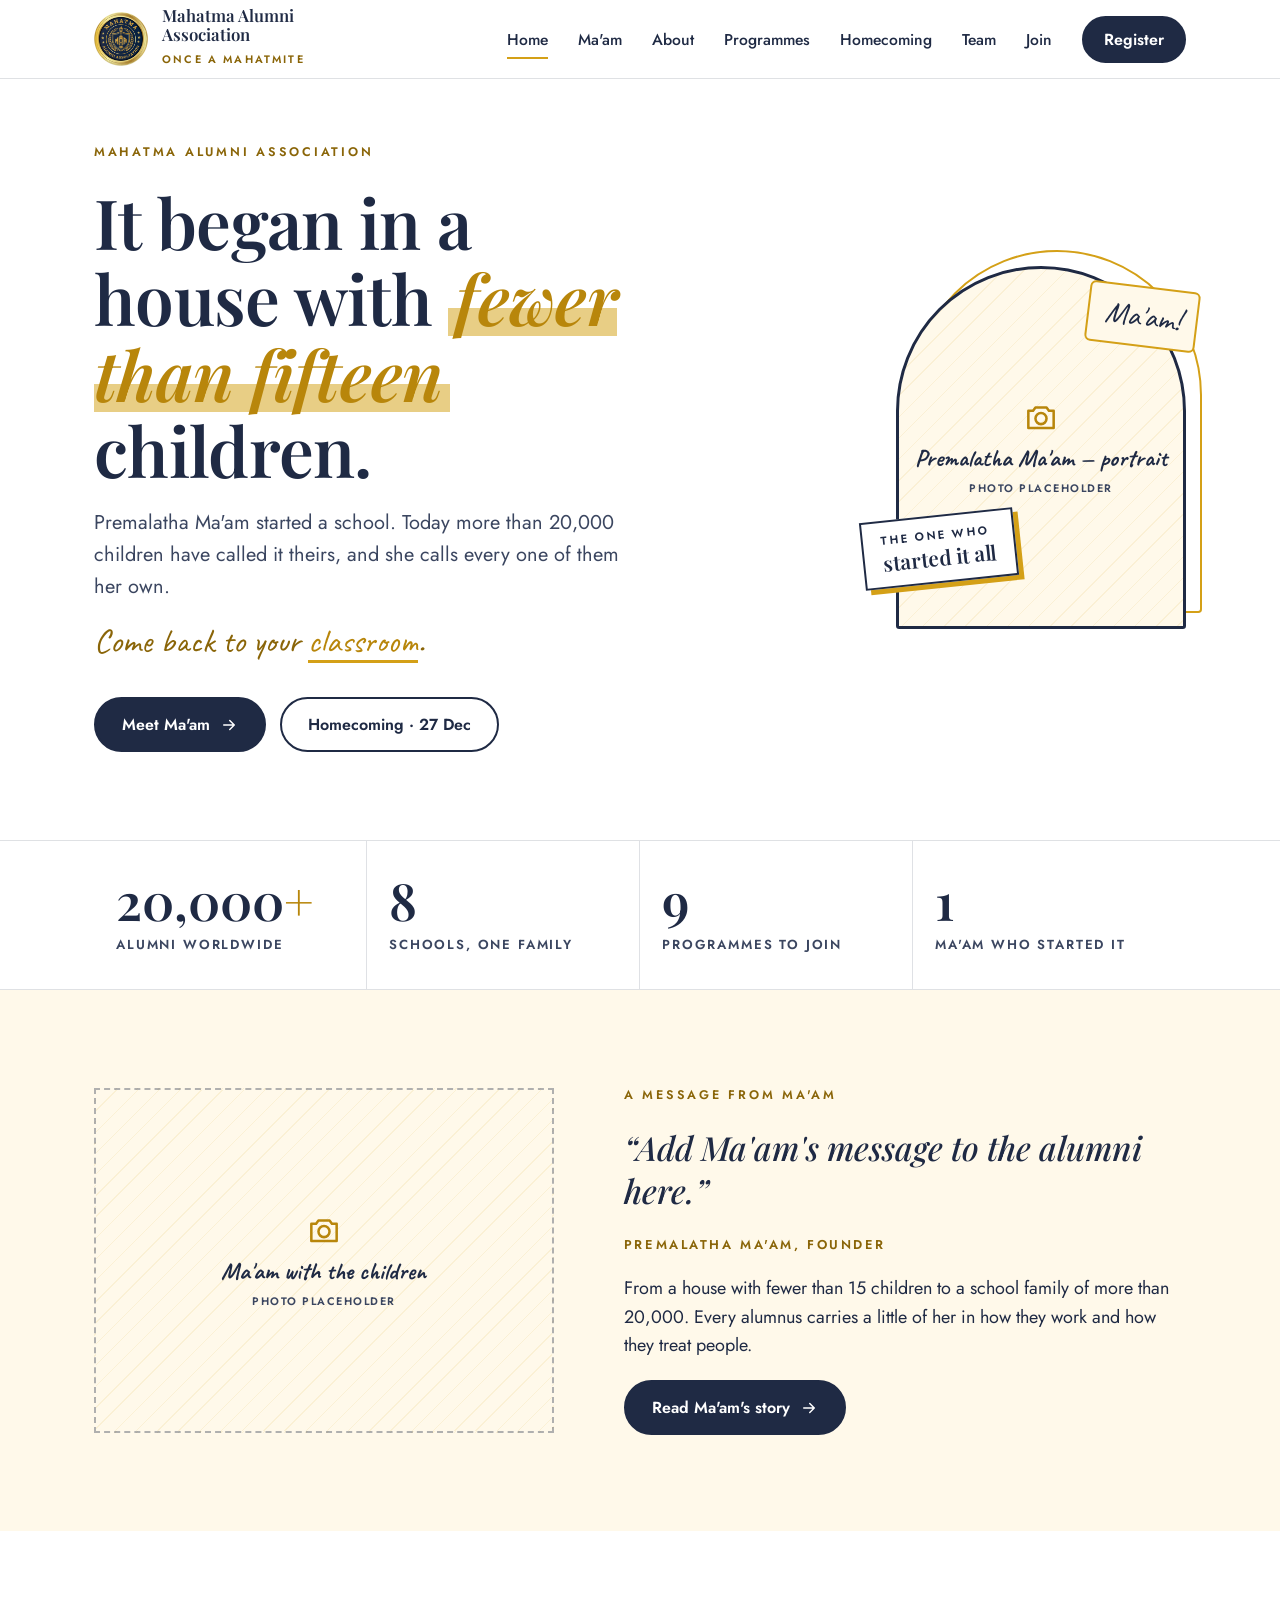
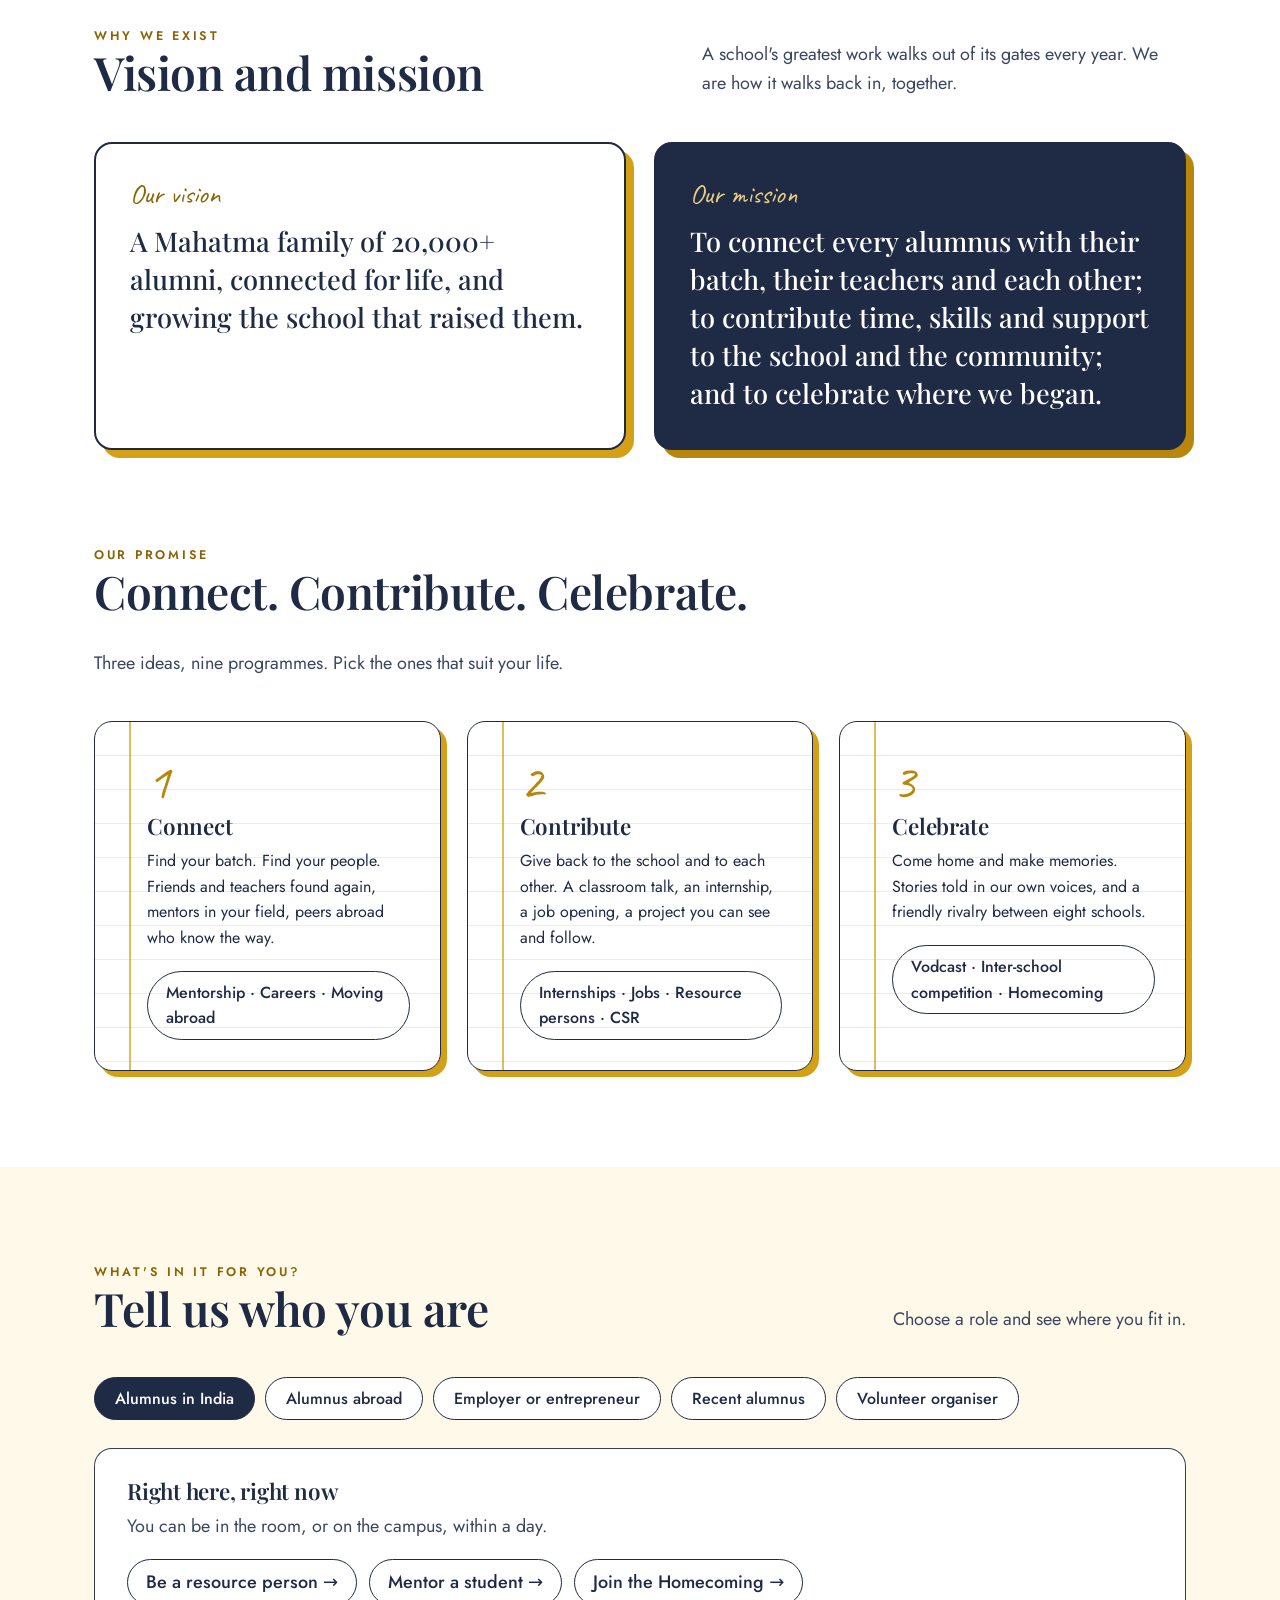
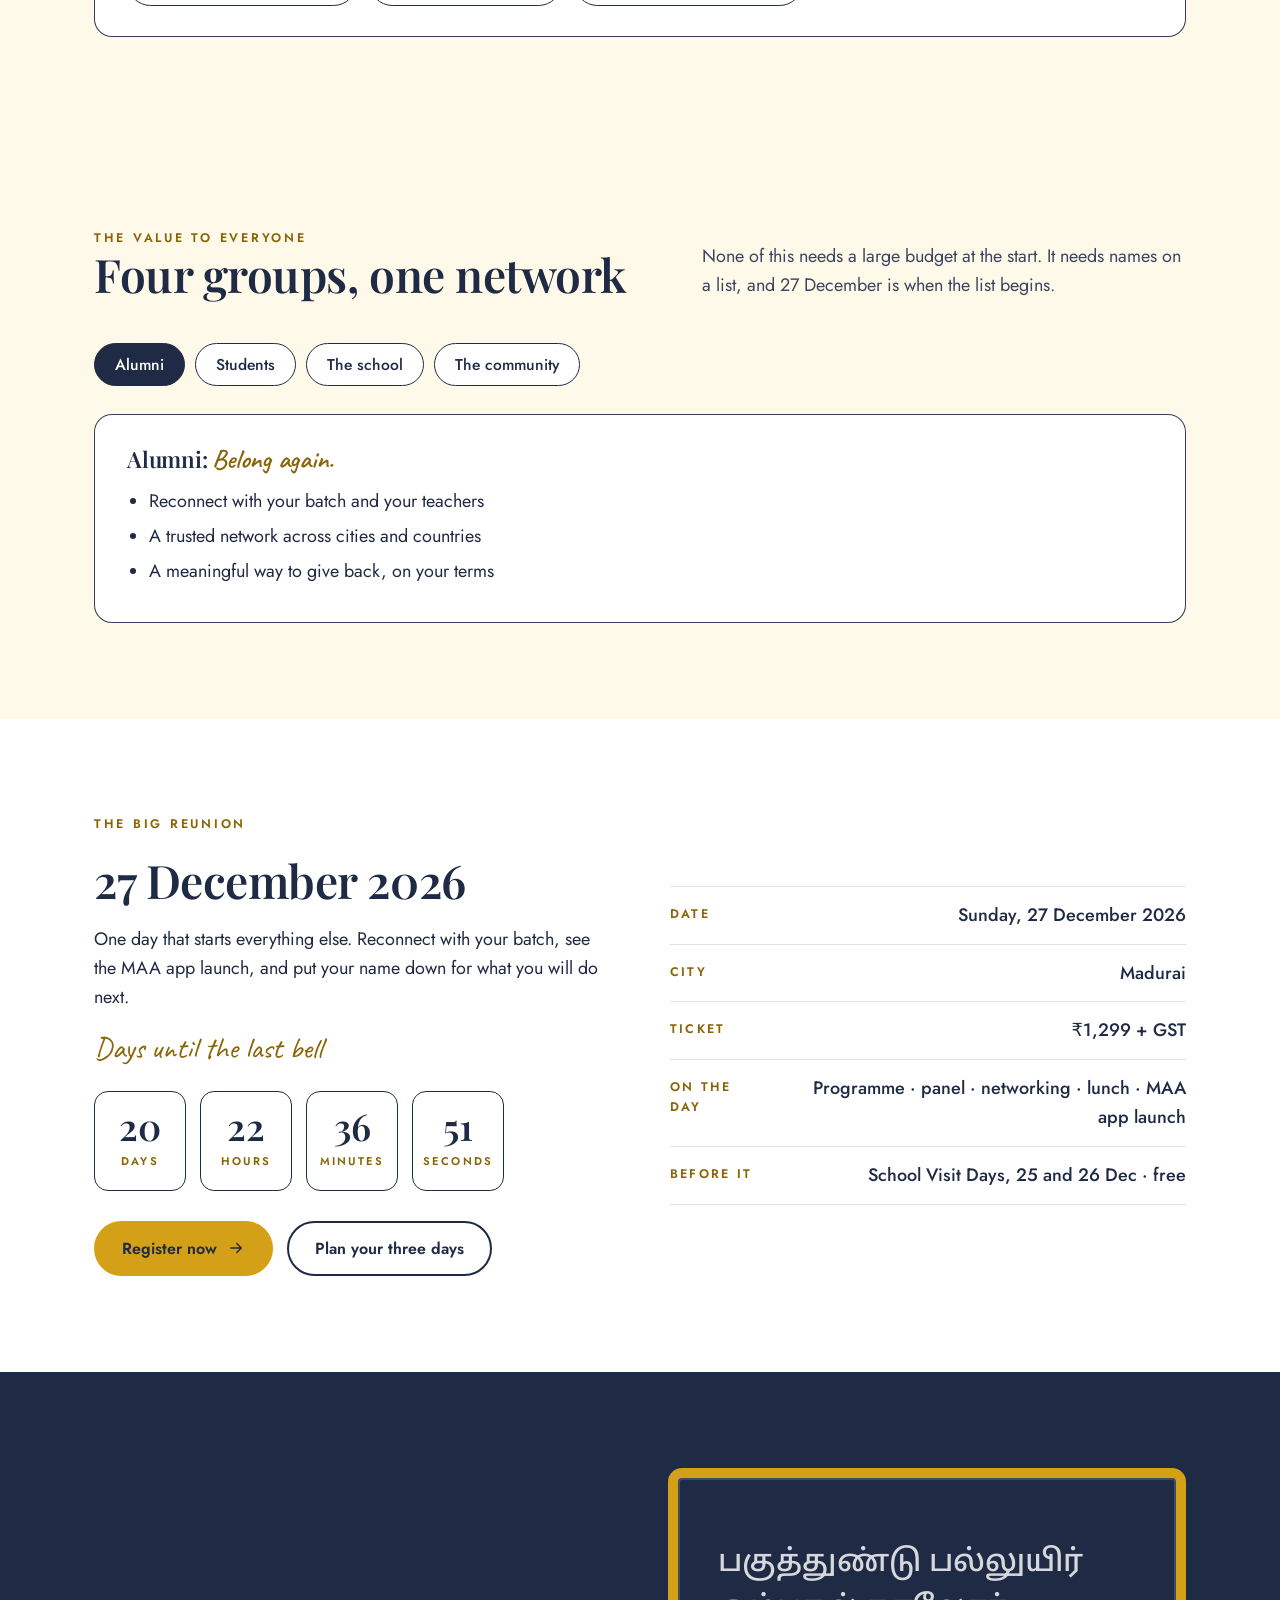
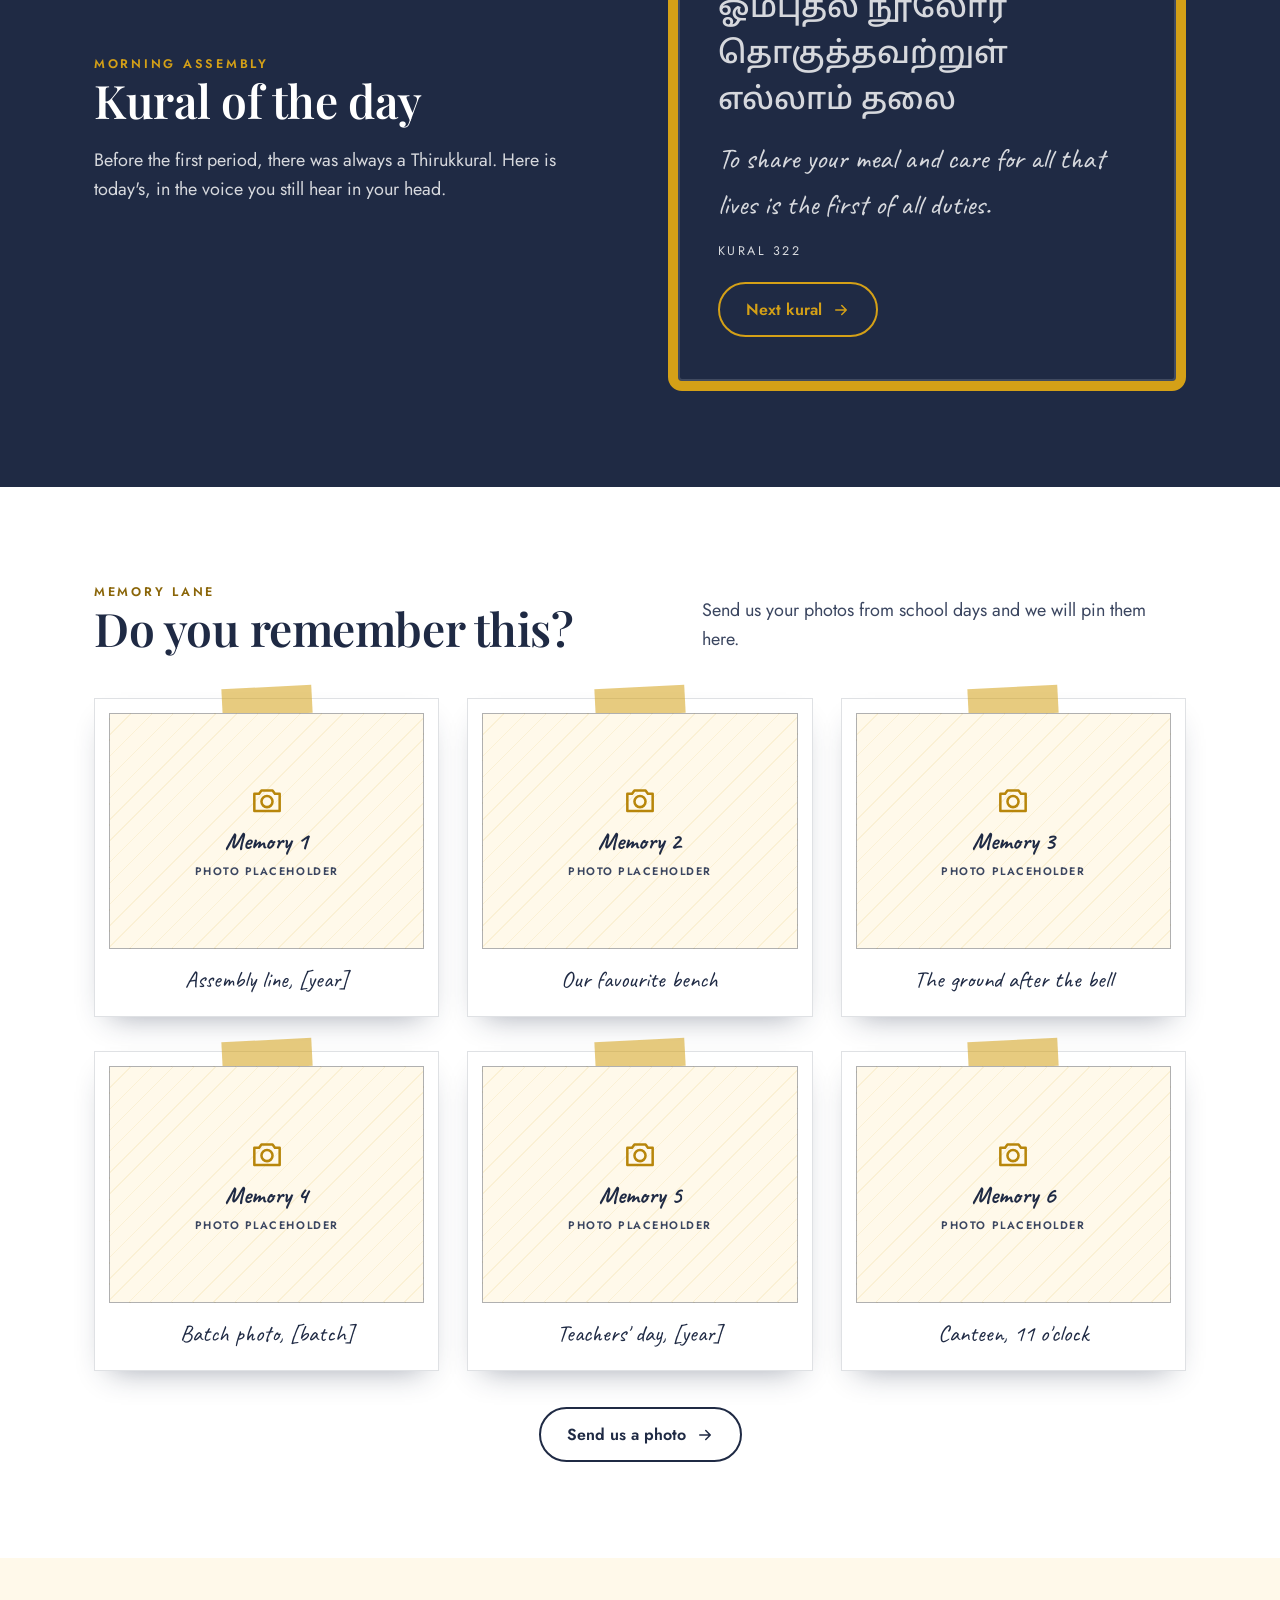
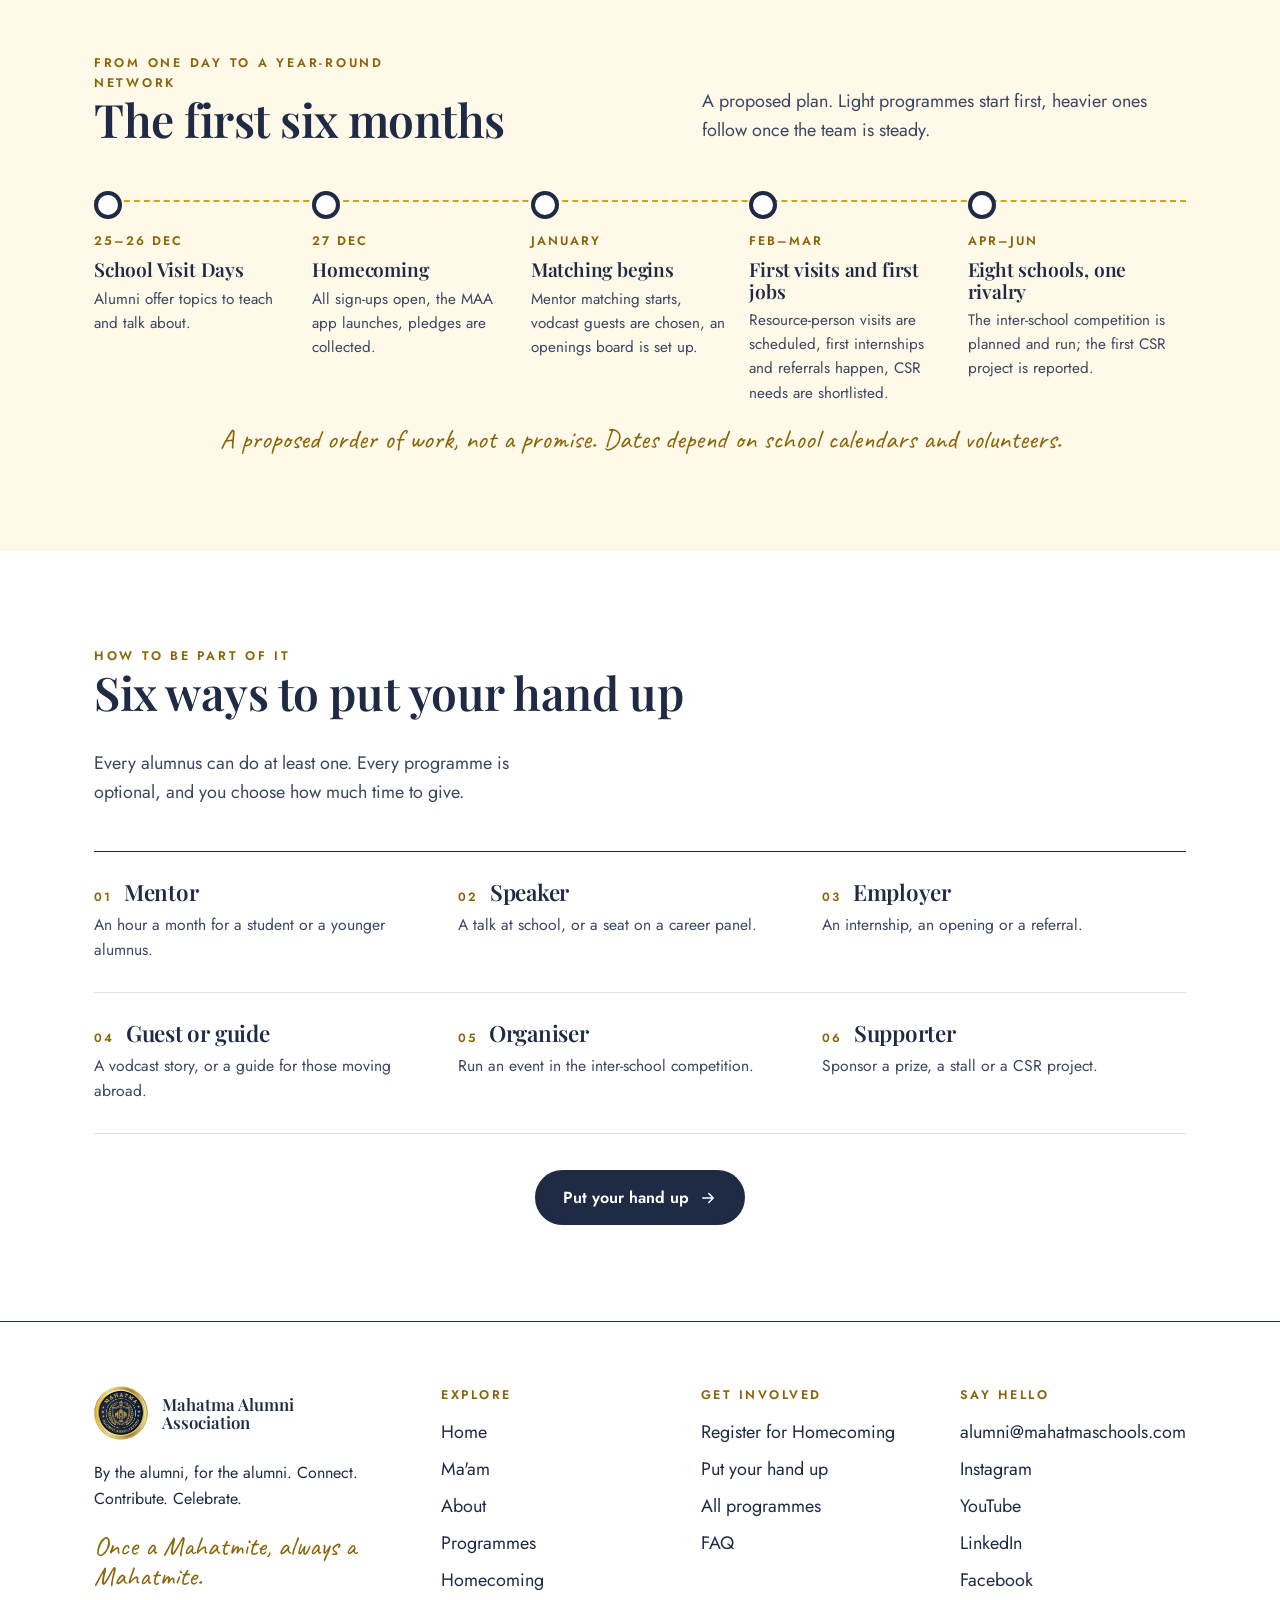
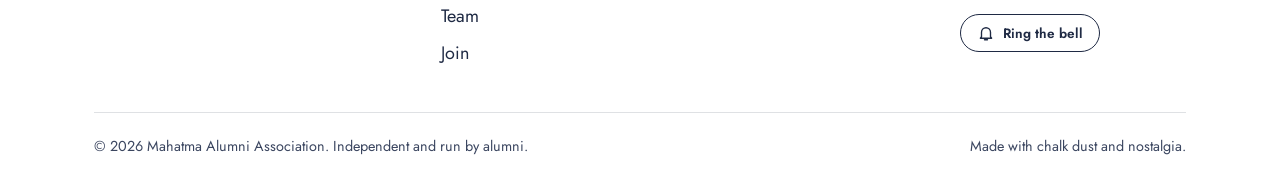
==== commit 573c9bce: "Add social impact causes and a Facebook link from the alumni landing page Co-Authored-By: Claude Opu" ====
--- a/index.html
+++ b/index.html
@@ -116,7 +116,7 @@
 <p class="hand mt">Once a Mahatmite, always a Mahatmite.</p></div>
 <div><h4>Explore</h4><ul><li><a href="index.html">Home</a></li><li><a href="premalatha.html">Ma'am</a></li><li><a href="about.html">About</a></li><li><a href="programmes.html">Programmes</a></li><li><a href="homecoming.html">Homecoming</a></li><li><a href="team.html">Team</a></li><li><a href="join.html">Join</a></li></ul></div>
 <div><h4>Get involved</h4><ul><li><a href="https://www.mahatmaschools.com">Register for Homecoming</a></li><li><a href="join.html#raise">Put your hand up</a></li><li><a href="programmes.html">All programmes</a></li><li><a href="homecoming.html#faq">FAQ</a></li></ul></div>
-<div><h4>Say hello</h4><ul><li><a href="mailto:alumni@mahatmaschools.com">alumni@mahatmaschools.com</a></li><li><a href="#" data-todo="Instagram">Instagram</a></li><li><a href="#" data-todo="YouTube">YouTube</a></li><li><a href="#" data-todo="LinkedIn">LinkedIn</a></li></ul>
+<div><h4>Say hello</h4><ul><li><a href="mailto:alumni@mahatmaschools.com">alumni@mahatmaschools.com</a></li><li><a href="#" data-todo="Instagram">Instagram</a></li><li><a href="#" data-todo="YouTube">YouTube</a></li><li><a href="#" data-todo="LinkedIn">LinkedIn</a></li><li><a href="#" data-todo="Facebook">Facebook</a></li></ul>
 <p class="mt"><button class="bell" id="bell" type="button"><svg viewBox="0 0 24 24" fill="none" stroke="currentColor" stroke-width="1.8" stroke-linecap="round" stroke-linejoin="round"><path d="M6 17V11a6 6 0 1 1 12 0v6l1.5 2h-15z"/><path d="M10 21h4"/></svg> Ring the bell</button></p></div>
 </div>
 <div class="fine"><span>© <span id="yr">2026</span> Mahatma Alumni Association. Independent and run by alumni.</span><span>Made with chalk dust and nostalgia.</span></div>
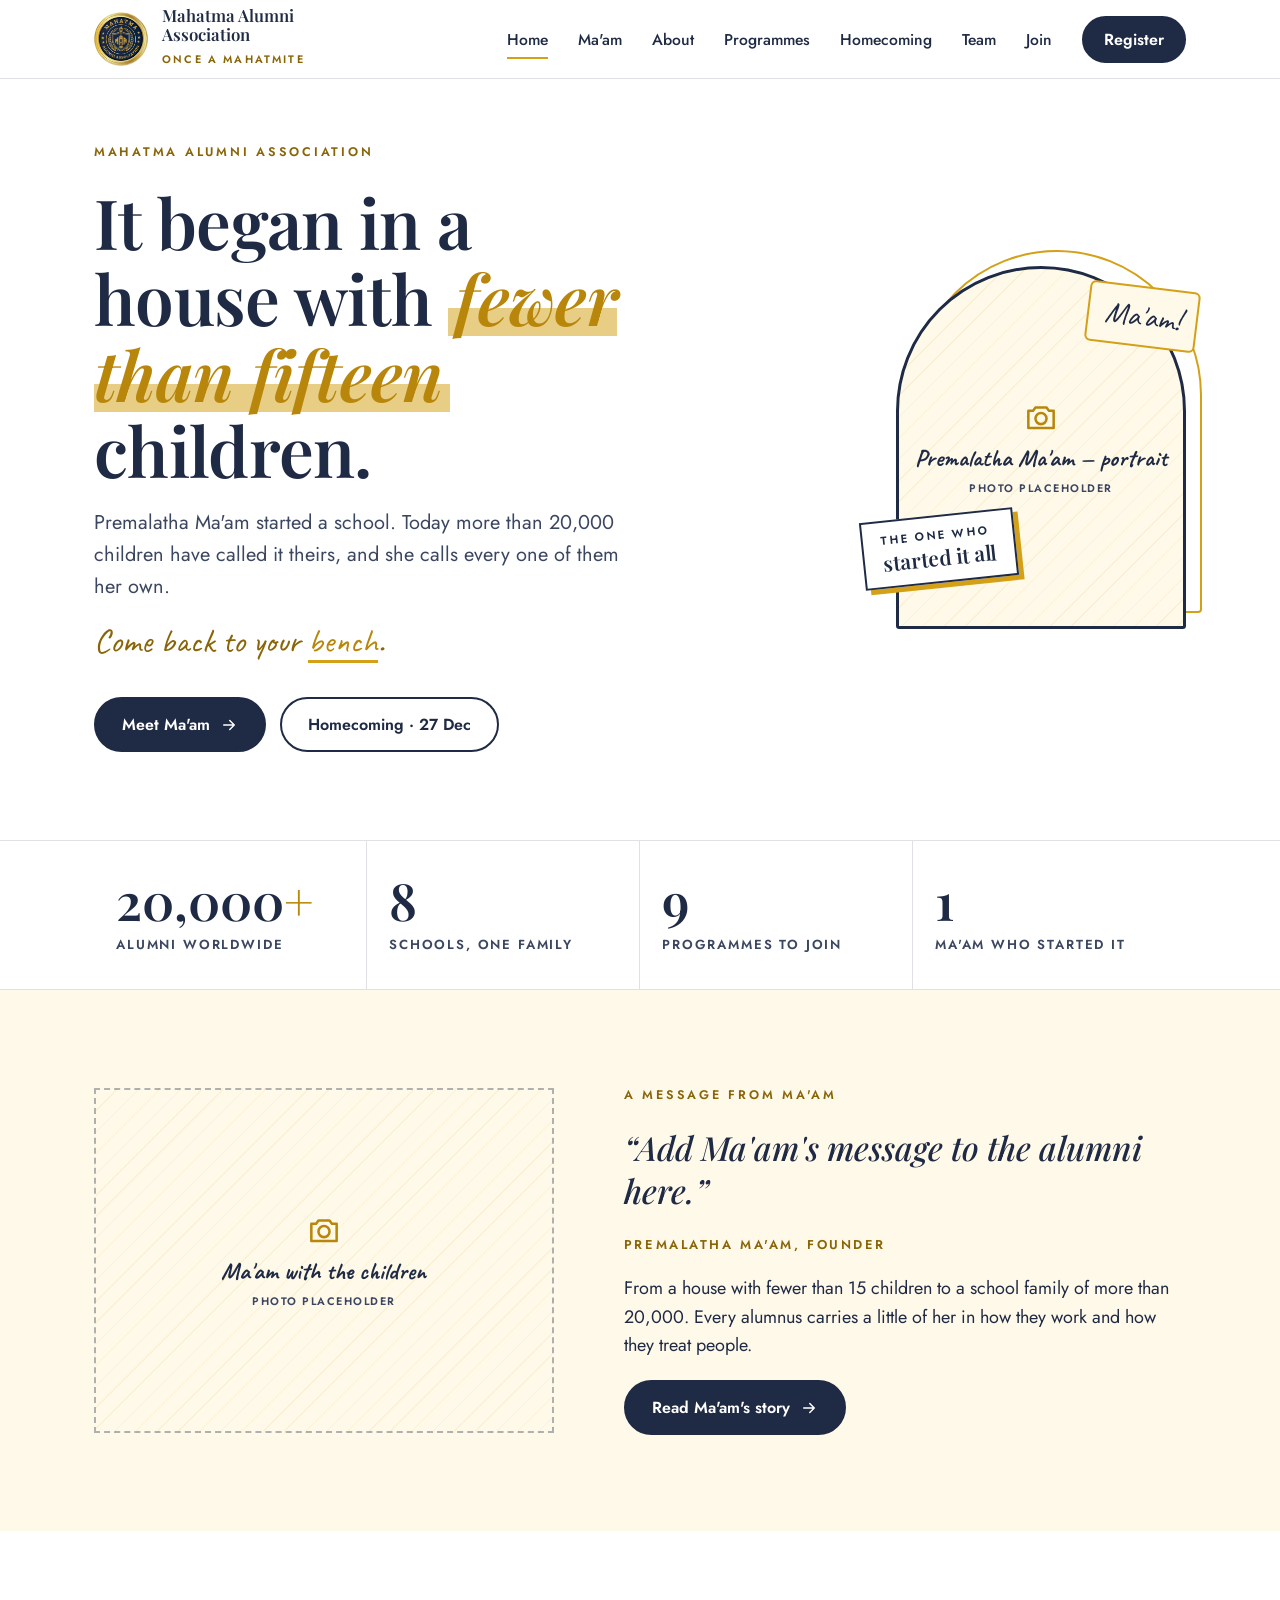
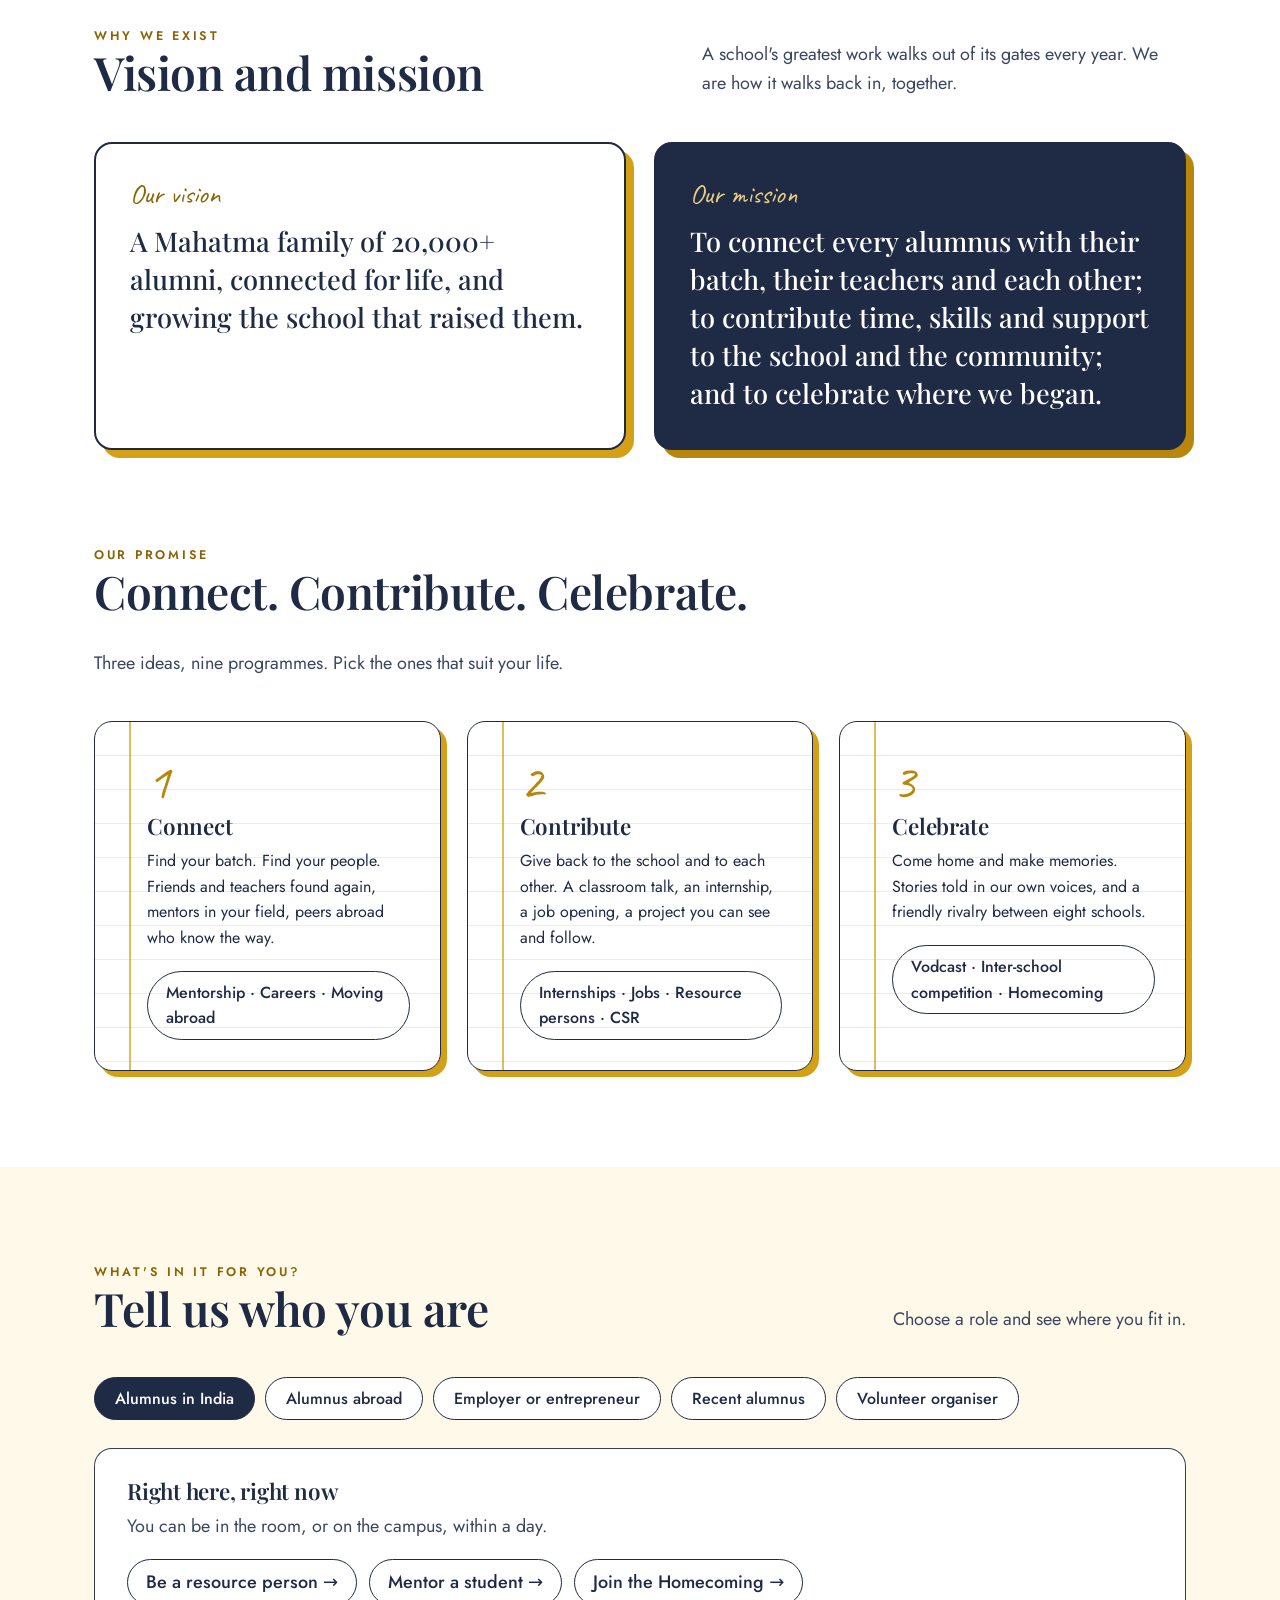
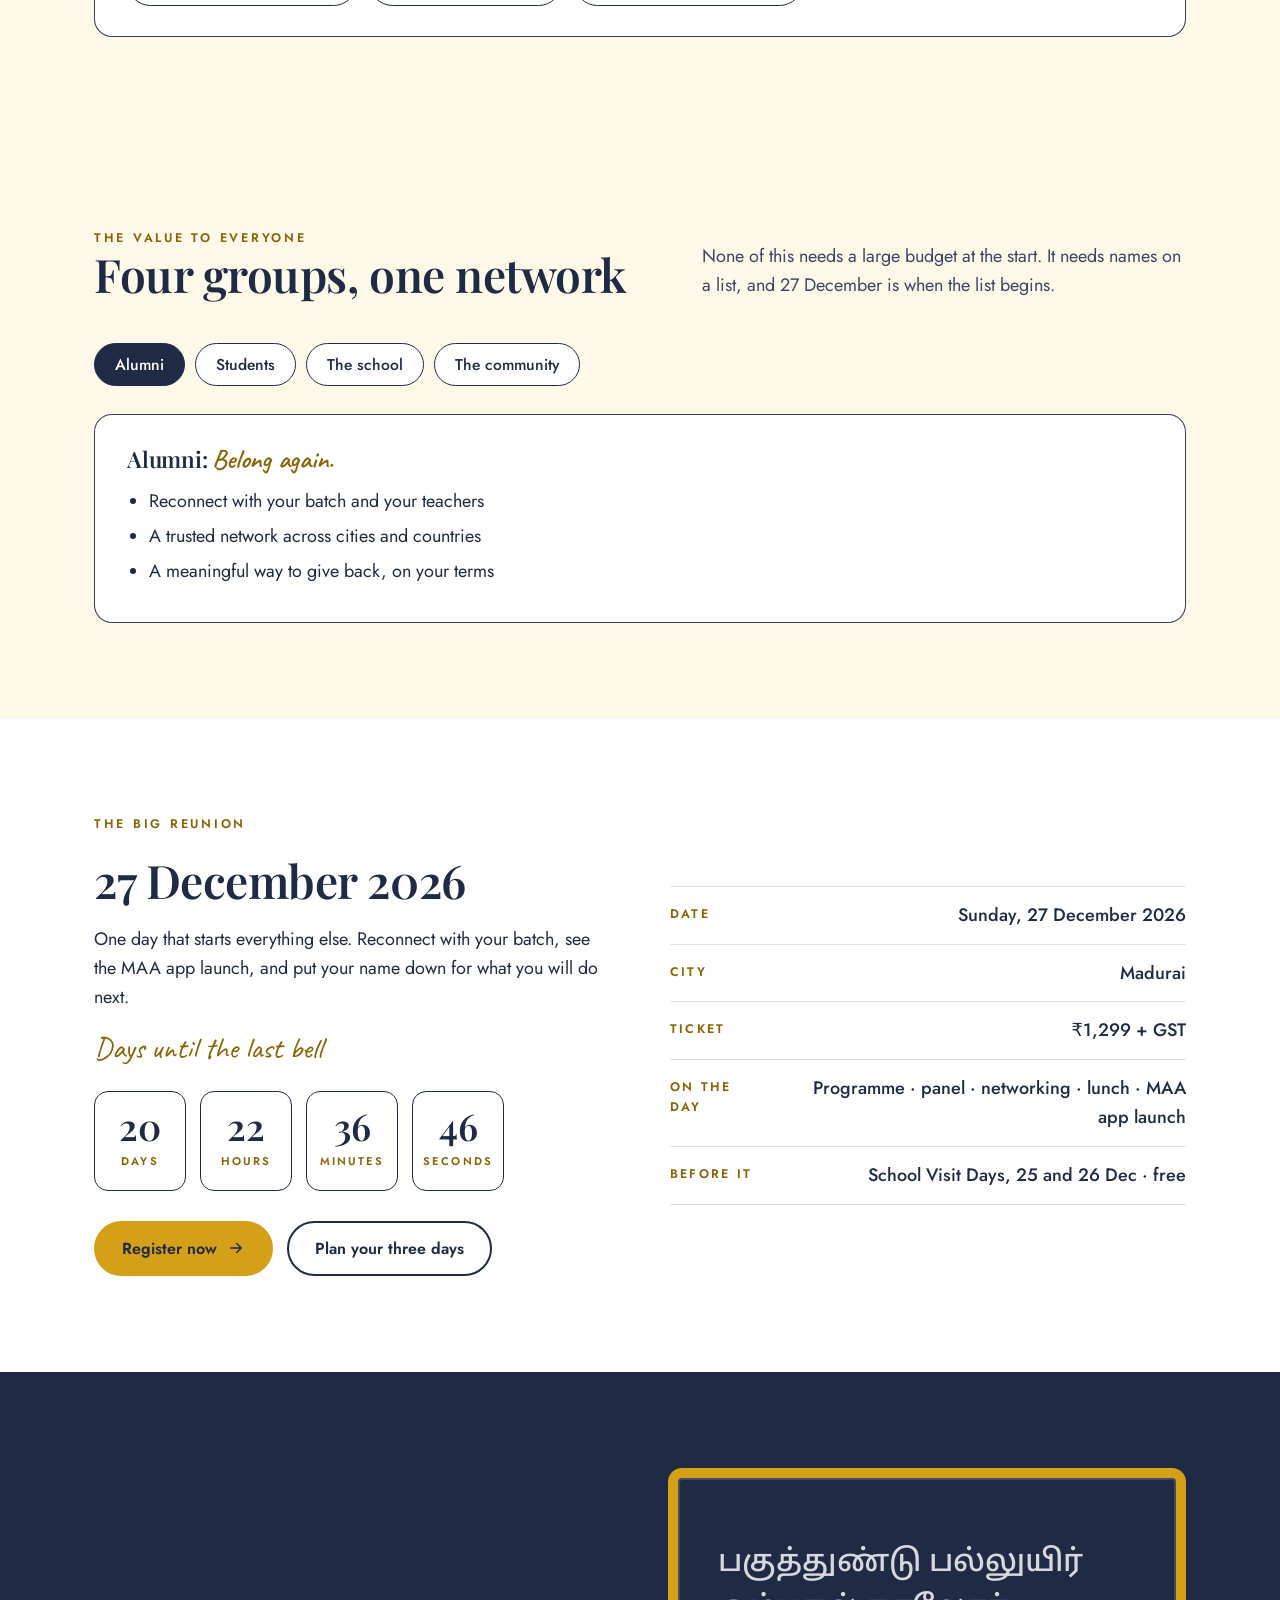
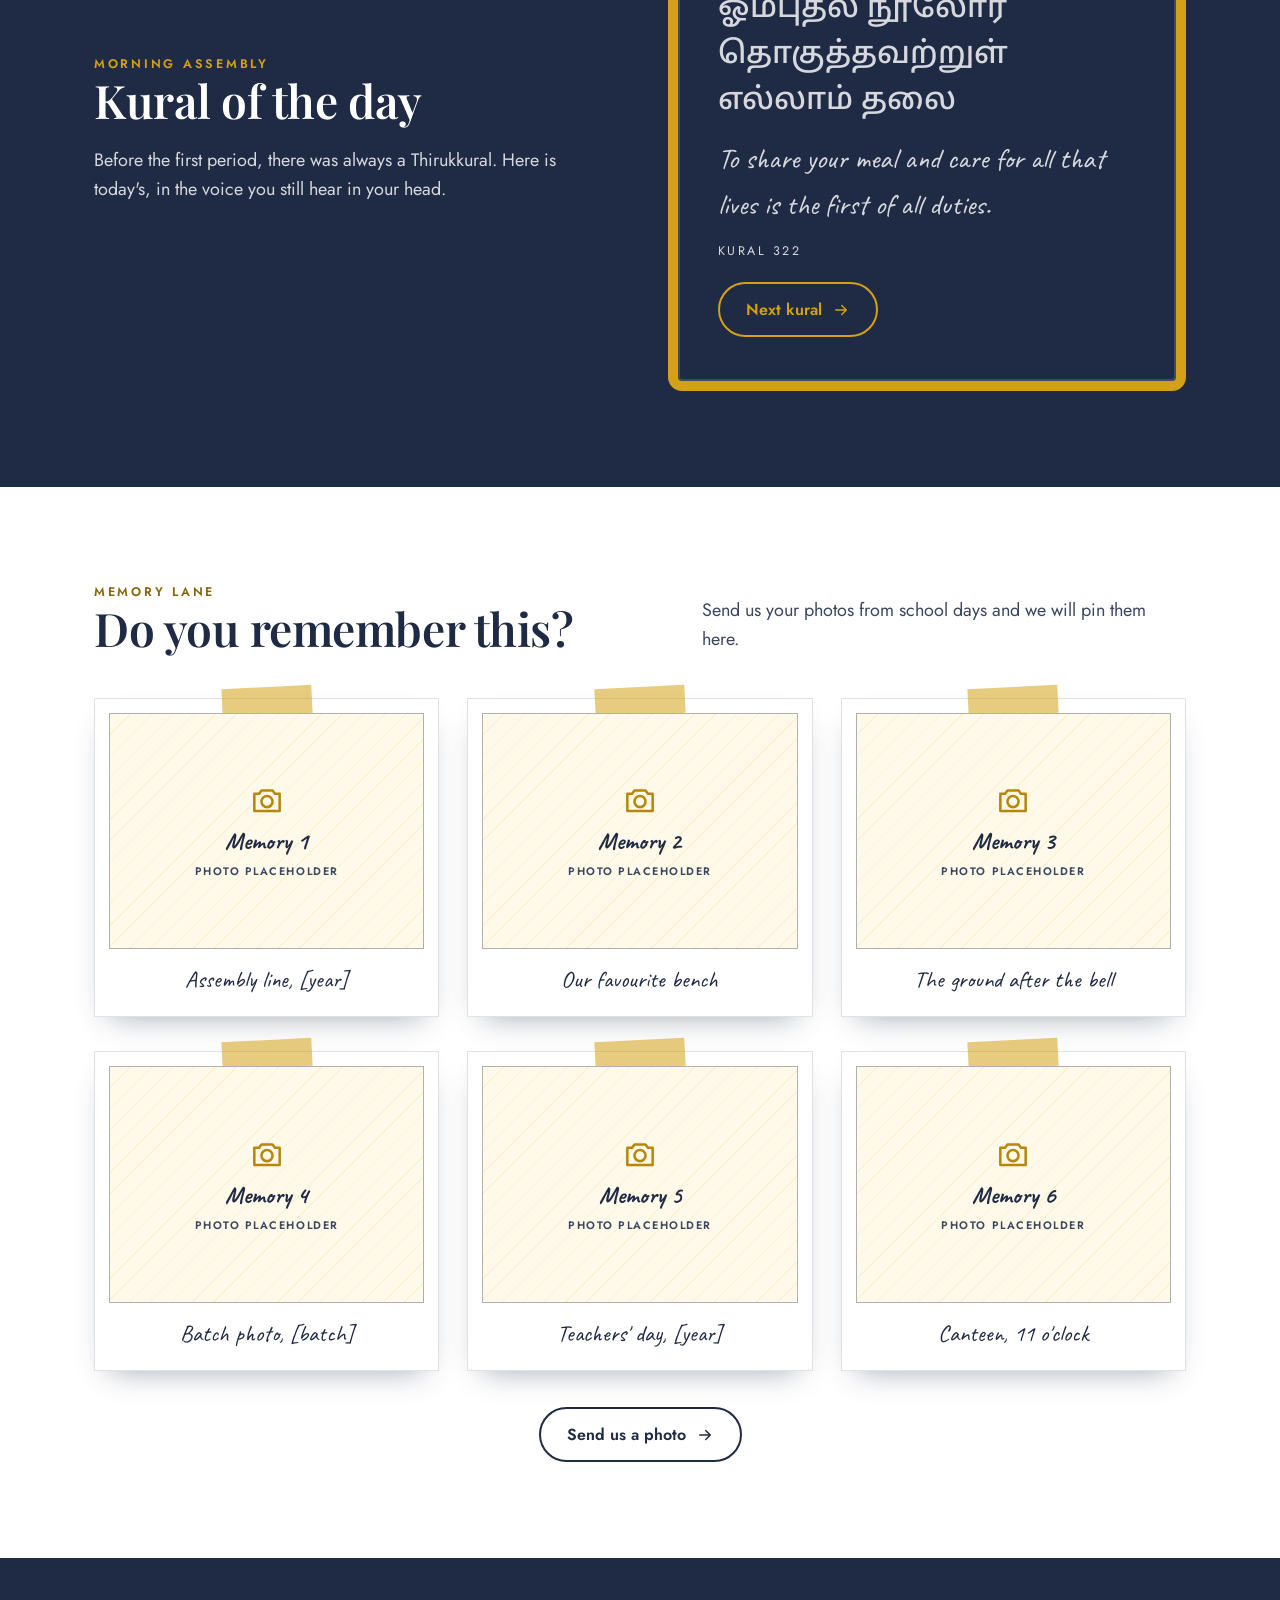
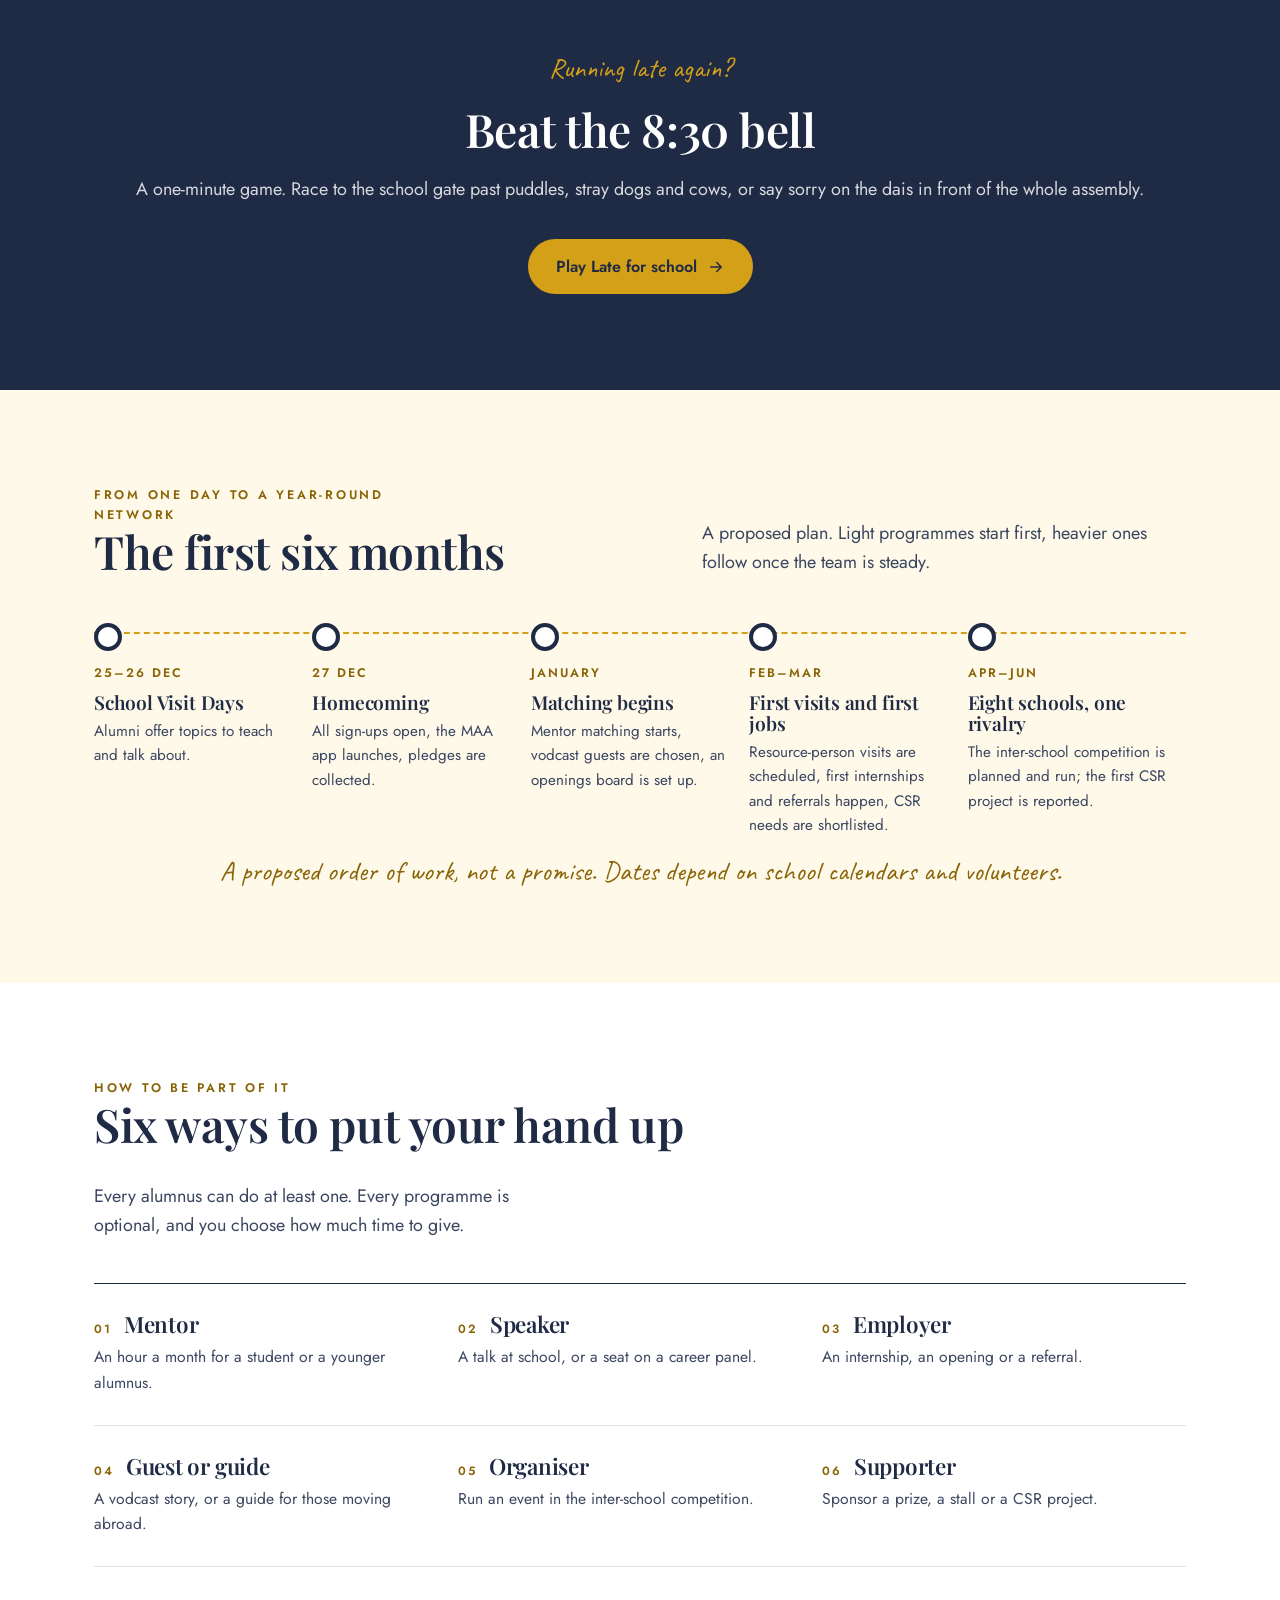
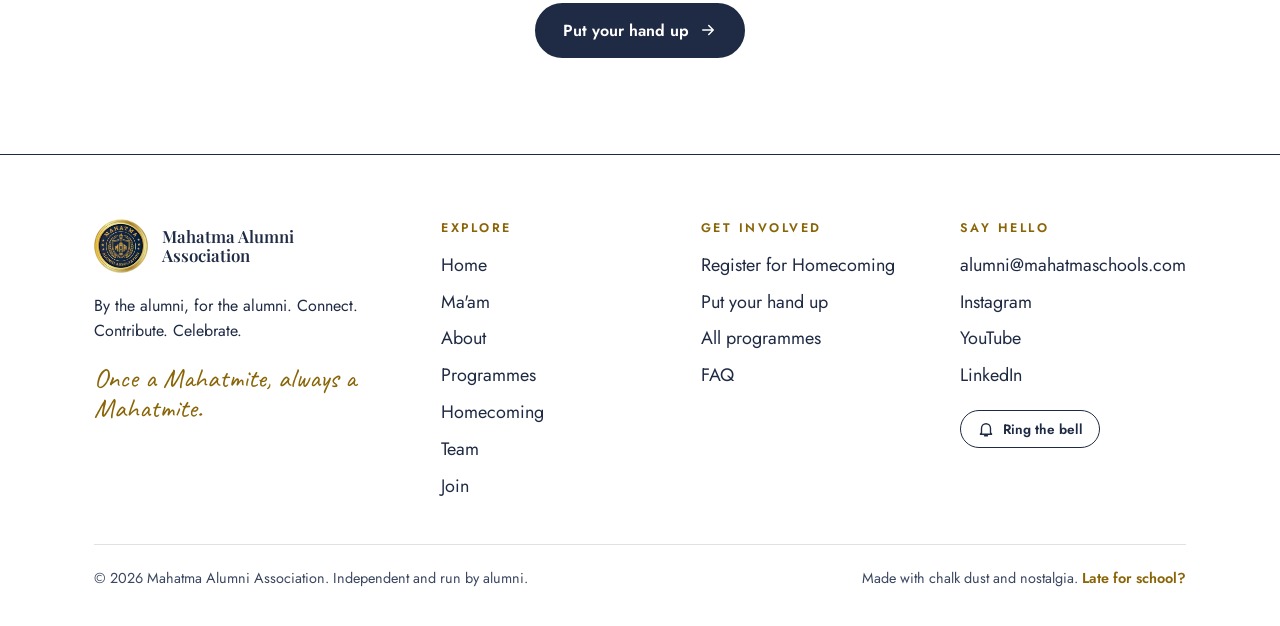
==== commit 693214cb: "Add Late for school mini-game An endless-runner on its own page (game.html): race the 8:30 bell to t" ====
--- a/index.html
+++ b/index.html
@@ -95,6 +95,12 @@
 <div class="polas"><figure class="pola rv"><span class="tape"></span><figure class="ph r43 "><svg viewBox="0 0 24 24" fill="none" stroke="currentColor" stroke-width="1.6" stroke-linecap="round" stroke-linejoin="round"><path d="M4 8h3l1.5-2h7L17 8h3v11H4z"/><circle cx="12" cy="13" r="3.5"/></svg><b>Memory 1</b><small>Photo placeholder</small></figure><figcaption>Assembly line, [year]</figcaption></figure><figure class="pola rv"><span class="tape"></span><figure class="ph r43 "><svg viewBox="0 0 24 24" fill="none" stroke="currentColor" stroke-width="1.6" stroke-linecap="round" stroke-linejoin="round"><path d="M4 8h3l1.5-2h7L17 8h3v11H4z"/><circle cx="12" cy="13" r="3.5"/></svg><b>Memory 2</b><small>Photo placeholder</small></figure><figcaption>Our favourite bench</figcaption></figure><figure class="pola rv"><span class="tape"></span><figure class="ph r43 "><svg viewBox="0 0 24 24" fill="none" stroke="currentColor" stroke-width="1.6" stroke-linecap="round" stroke-linejoin="round"><path d="M4 8h3l1.5-2h7L17 8h3v11H4z"/><circle cx="12" cy="13" r="3.5"/></svg><b>Memory 3</b><small>Photo placeholder</small></figure><figcaption>The ground after the bell</figcaption></figure><figure class="pola rv"><span class="tape"></span><figure class="ph r43 "><svg viewBox="0 0 24 24" fill="none" stroke="currentColor" stroke-width="1.6" stroke-linecap="round" stroke-linejoin="round"><path d="M4 8h3l1.5-2h7L17 8h3v11H4z"/><circle cx="12" cy="13" r="3.5"/></svg><b>Memory 4</b><small>Photo placeholder</small></figure><figcaption>Batch photo, [batch]</figcaption></figure><figure class="pola rv"><span class="tape"></span><figure class="ph r43 "><svg viewBox="0 0 24 24" fill="none" stroke="currentColor" stroke-width="1.6" stroke-linecap="round" stroke-linejoin="round"><path d="M4 8h3l1.5-2h7L17 8h3v11H4z"/><circle cx="12" cy="13" r="3.5"/></svg><b>Memory 5</b><small>Photo placeholder</small></figure><figcaption>Teachers' day, [year]</figcaption></figure><figure class="pola rv"><span class="tape"></span><figure class="ph r43 "><svg viewBox="0 0 24 24" fill="none" stroke="currentColor" stroke-width="1.6" stroke-linecap="round" stroke-linejoin="round"><path d="M4 8h3l1.5-2h7L17 8h3v11H4z"/><circle cx="12" cy="13" r="3.5"/></svg><b>Memory 6</b><small>Photo placeholder</small></figure><figcaption>Canteen, 11 o'clock</figcaption></figure></div>
 <p class="mt2 center"><a class="btn line" href="mailto:alumni@mahatmaschools.com?subject=My%20school%20photo">Send us a photo <svg viewBox="0 0 24 24" fill="none" stroke="currentColor" stroke-width="2" stroke-linecap="round" stroke-linejoin="round"><path d="M5 12h14M13 6l6 6-6 6"/></svg></a></p></div></section>
 
+<section class="chalk"><div class="wrap center">
+<p class="hand" style="color:var(--gold)">Running late again?</p>
+<h2 class="mt">Beat the 8:30 bell</h2>
+<p class="mt">A one-minute game. Race to the school gate past puddles, stray dogs and cows, or say sorry on the dais in front of the whole assembly.</p>
+<p class="mt2"><a class="btn gold" href="game.html">Play Late for school <svg viewBox="0 0 24 24" fill="none" stroke="currentColor" stroke-width="2" stroke-linecap="round" stroke-linejoin="round"><path d="M5 12h14M13 6l6 6-6 6"/></svg></a></p></div></section>
+
 <section class="feature"><div class="wrap">
 <div class="head"><div><p class="eyebrow">From one day to a year-round network</p><h2>The first six months</h2></div><p>A proposed plan. Light programmes start first, heavier ones follow once the team is steady.</p></div>
 <ol class="roadmap"><li class="rm rv"><span class="when">25–26 Dec</span><h3>School Visit Days</h3><p>Alumni offer topics to teach and talk about.</p></li><li class="rm rv"><span class="when">27 Dec</span><h3>Homecoming</h3><p>All sign-ups open, the MAA app launches, pledges are collected.</p></li><li class="rm rv"><span class="when">January</span><h3>Matching begins</h3><p>Mentor matching starts, vodcast guests are chosen, an openings board is set up.</p></li><li class="rm rv"><span class="when">Feb–Mar</span><h3>First visits and first jobs</h3><p>Resource-person visits are scheduled, first internships and referrals happen, CSR needs are shortlisted.</p></li><li class="rm rv"><span class="when">Apr–Jun</span><h3>Eight schools, one rivalry</h3><p>The inter-school competition is planned and run; the first CSR project is reported.</p></li></ol><p class="hand center mt">A proposed order of work, not a promise. Dates depend on school calendars and volunteers.</p></div></section>
@@ -116,10 +122,10 @@
 <p class="hand mt">Once a Mahatmite, always a Mahatmite.</p></div>
 <div><h4>Explore</h4><ul><li><a href="index.html">Home</a></li><li><a href="premalatha.html">Ma'am</a></li><li><a href="about.html">About</a></li><li><a href="programmes.html">Programmes</a></li><li><a href="homecoming.html">Homecoming</a></li><li><a href="team.html">Team</a></li><li><a href="join.html">Join</a></li></ul></div>
 <div><h4>Get involved</h4><ul><li><a href="https://www.mahatmaschools.com">Register for Homecoming</a></li><li><a href="join.html#raise">Put your hand up</a></li><li><a href="programmes.html">All programmes</a></li><li><a href="homecoming.html#faq">FAQ</a></li></ul></div>
-<div><h4>Say hello</h4><ul><li><a href="mailto:alumni@mahatmaschools.com">alumni@mahatmaschools.com</a></li><li><a href="#" data-todo="Instagram">Instagram</a></li><li><a href="#" data-todo="YouTube">YouTube</a></li><li><a href="#" data-todo="LinkedIn">LinkedIn</a></li><li><a href="#" data-todo="Facebook">Facebook</a></li></ul>
+<div><h4>Say hello</h4><ul><li><a href="mailto:alumni@mahatmaschools.com">alumni@mahatmaschools.com</a></li><li><a href="#" data-todo="Instagram">Instagram</a></li><li><a href="#" data-todo="YouTube">YouTube</a></li><li><a href="#" data-todo="LinkedIn">LinkedIn</a></li></ul>
 <p class="mt"><button class="bell" id="bell" type="button"><svg viewBox="0 0 24 24" fill="none" stroke="currentColor" stroke-width="1.8" stroke-linecap="round" stroke-linejoin="round"><path d="M6 17V11a6 6 0 1 1 12 0v6l1.5 2h-15z"/><path d="M10 21h4"/></svg> Ring the bell</button></p></div>
 </div>
-<div class="fine"><span>© <span id="yr">2026</span> Mahatma Alumni Association. Independent and run by alumni.</span><span>Made with chalk dust and nostalgia.</span></div>
+<div class="fine"><span>© <span id="yr">2026</span> Mahatma Alumni Association. Independent and run by alumni.</span><span>Made with chalk dust and nostalgia. <a href="game.html">Late for school?</a></span></div>
 </div></footer>
 <script src="assets/js/main.js" defer></script>
 </body></html>
--- a/assets/css/style.css
+++ b/assets/css/style.css
@@ -301,3 +301,24 @@
 @media (max-width:540px){.cards4{grid-template-columns:1fr}.vm-card{padding:28px 22px}.role-out,.vpanel{padding:22px}.tab,.chip{padding:8px 15px;font-size:.92rem}}
 @media (max-width:540px){footer .grid{grid-template-columns:1fr}}
 p.center{max-width:none}.center p.mt,.center p.mt2{max-width:none}
+/* late for school game */
+.gamesec{padding:48px 0 80px}
+.gamehead{display:flex;justify-content:space-between;align-items:flex-end;gap:24px;flex-wrap:wrap;margin-bottom:24px}
+.gamehead .lede{max-width:40ch}
+.game{position:relative;aspect-ratio:16/9;max-height:78vh;margin:0 auto;border:2px solid var(--navy);border-radius:var(--r);overflow:hidden;background:var(--ivory);touch-action:manipulation;user-select:none;-webkit-user-select:none;-webkit-touch-callout:none;-webkit-tap-highlight-color:transparent;cursor:pointer;outline:none}
+.game canvas{display:block;width:100%;height:100%}
+.g-over{position:absolute;inset:0;display:flex;flex-direction:column;align-items:center;justify-content:center;text-align:center;padding:24px;background:rgba(31,42,68,.82);color:var(--white)}
+.g-over[hidden]{display:none}
+.g-over .hand{color:var(--gold)}
+.g-over h2{color:var(--white);margin-top:6px}
+.g-over p{color:rgba(255,255,255,.86);margin-top:10px;max-width:52ch}
+.g-over.end{justify-content:flex-end;background:linear-gradient(rgba(31,42,68,0) 52%,rgba(31,42,68,.92) 78%)}
+.g-over .btn.gold:hover{background:var(--white);border-color:var(--white);color:var(--navy)}
+.g-res{display:none}
+.g-btns{display:flex;gap:12px;flex-wrap:wrap;justify-content:center;margin-top:18px}
+.g-over .btn.line{color:var(--white);border-color:var(--white)}
+.g-over .btn.line:hover{background:var(--white);color:var(--navy)}
+.g-help{margin:16px auto 0;text-align:center;color:var(--navy-soft);font-size:.95rem}
+.g-help kbd{font:600 .8rem var(--sans);border:1.5px solid var(--line-strong);border-bottom-width:3px;border-radius:6px;padding:1px 7px}
+.fine a{color:var(--gold-ink);font-weight:600}
+@media (max-width:540px){.gamesec{padding:28px 0 56px}.game{aspect-ratio:4/3;border-radius:12px}.g-over{padding:14px}.g-over h2{font-size:1.5rem}.g-over .hand{font-size:1.3rem}.g-over p{font-size:.88rem;margin-top:6px}.g-over.end .hand,.g-over.end p{display:none}.g-over.end{padding-bottom:12px}.g-res{display:block;text-align:center;margin:12px auto 0;font-weight:500}.g-res:empty{display:none}.g-btns{margin-top:10px}.g-btns .btn{padding:10px 20px}}
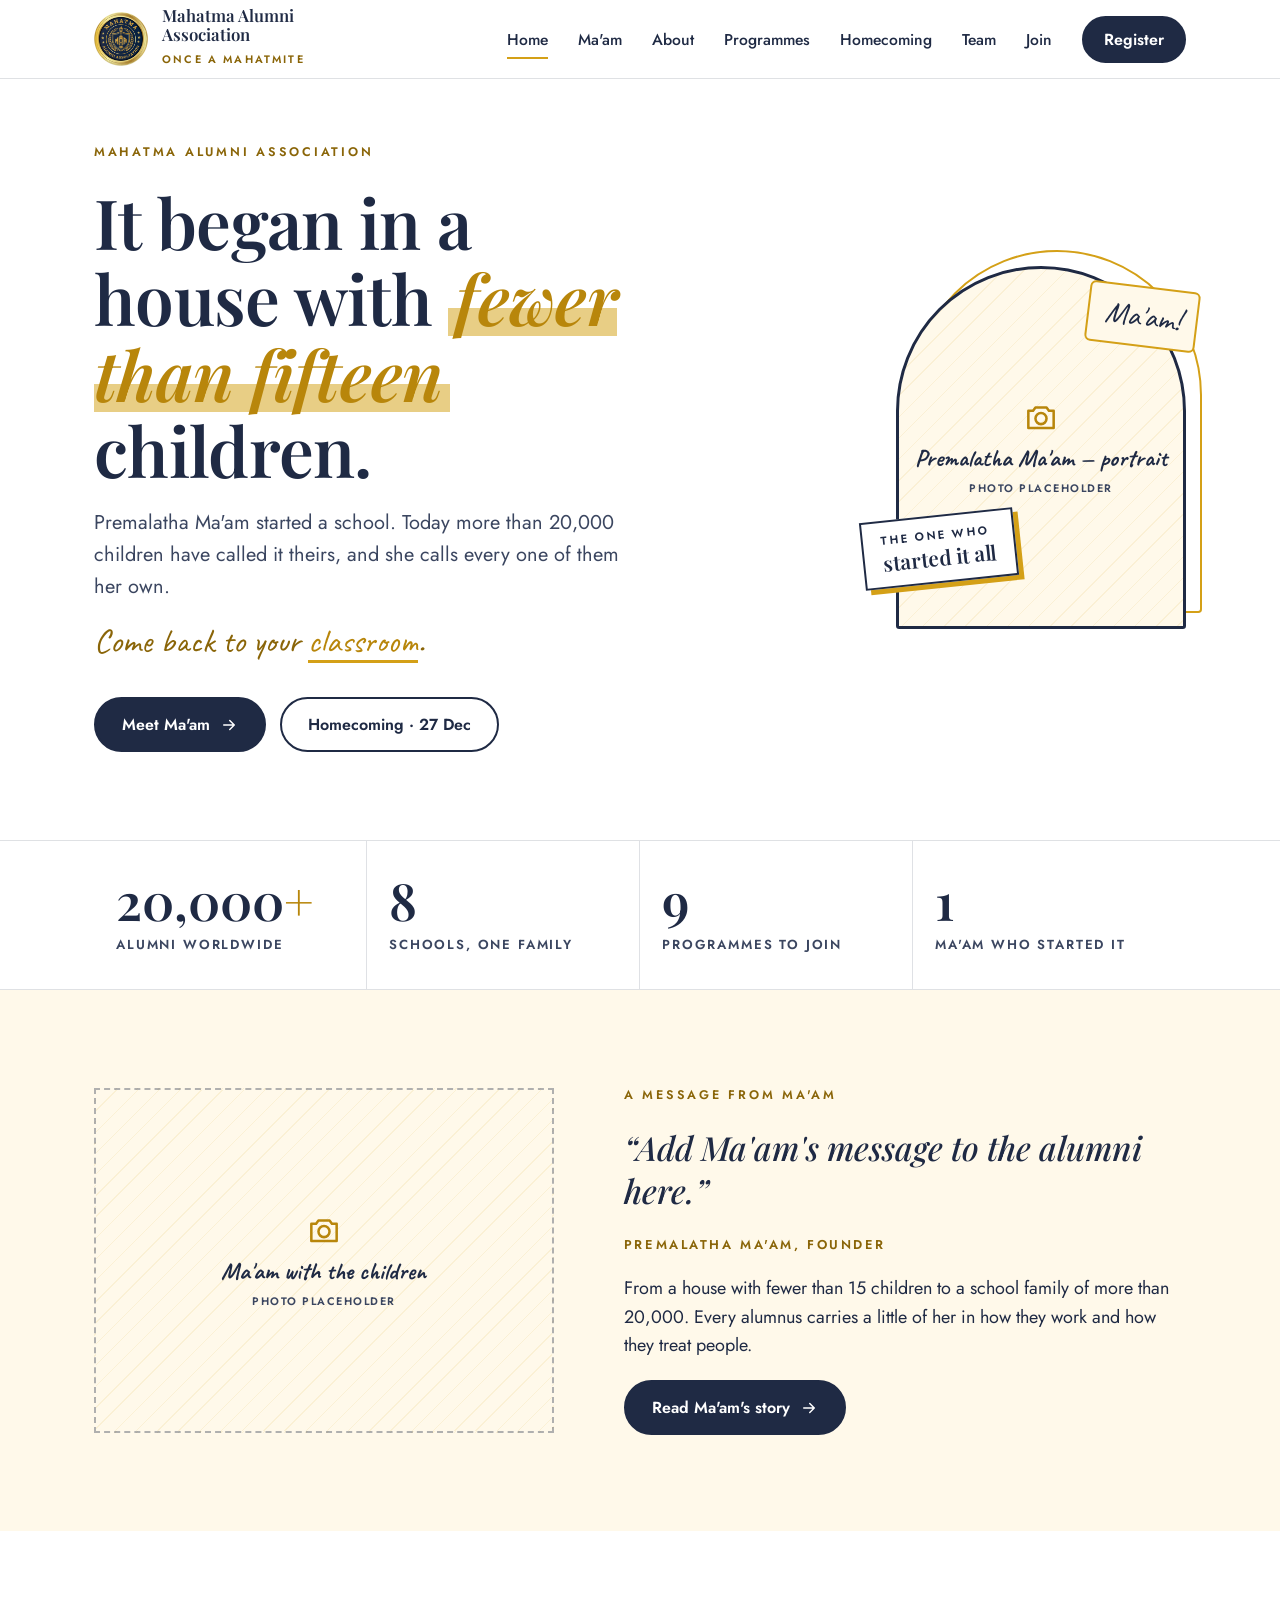
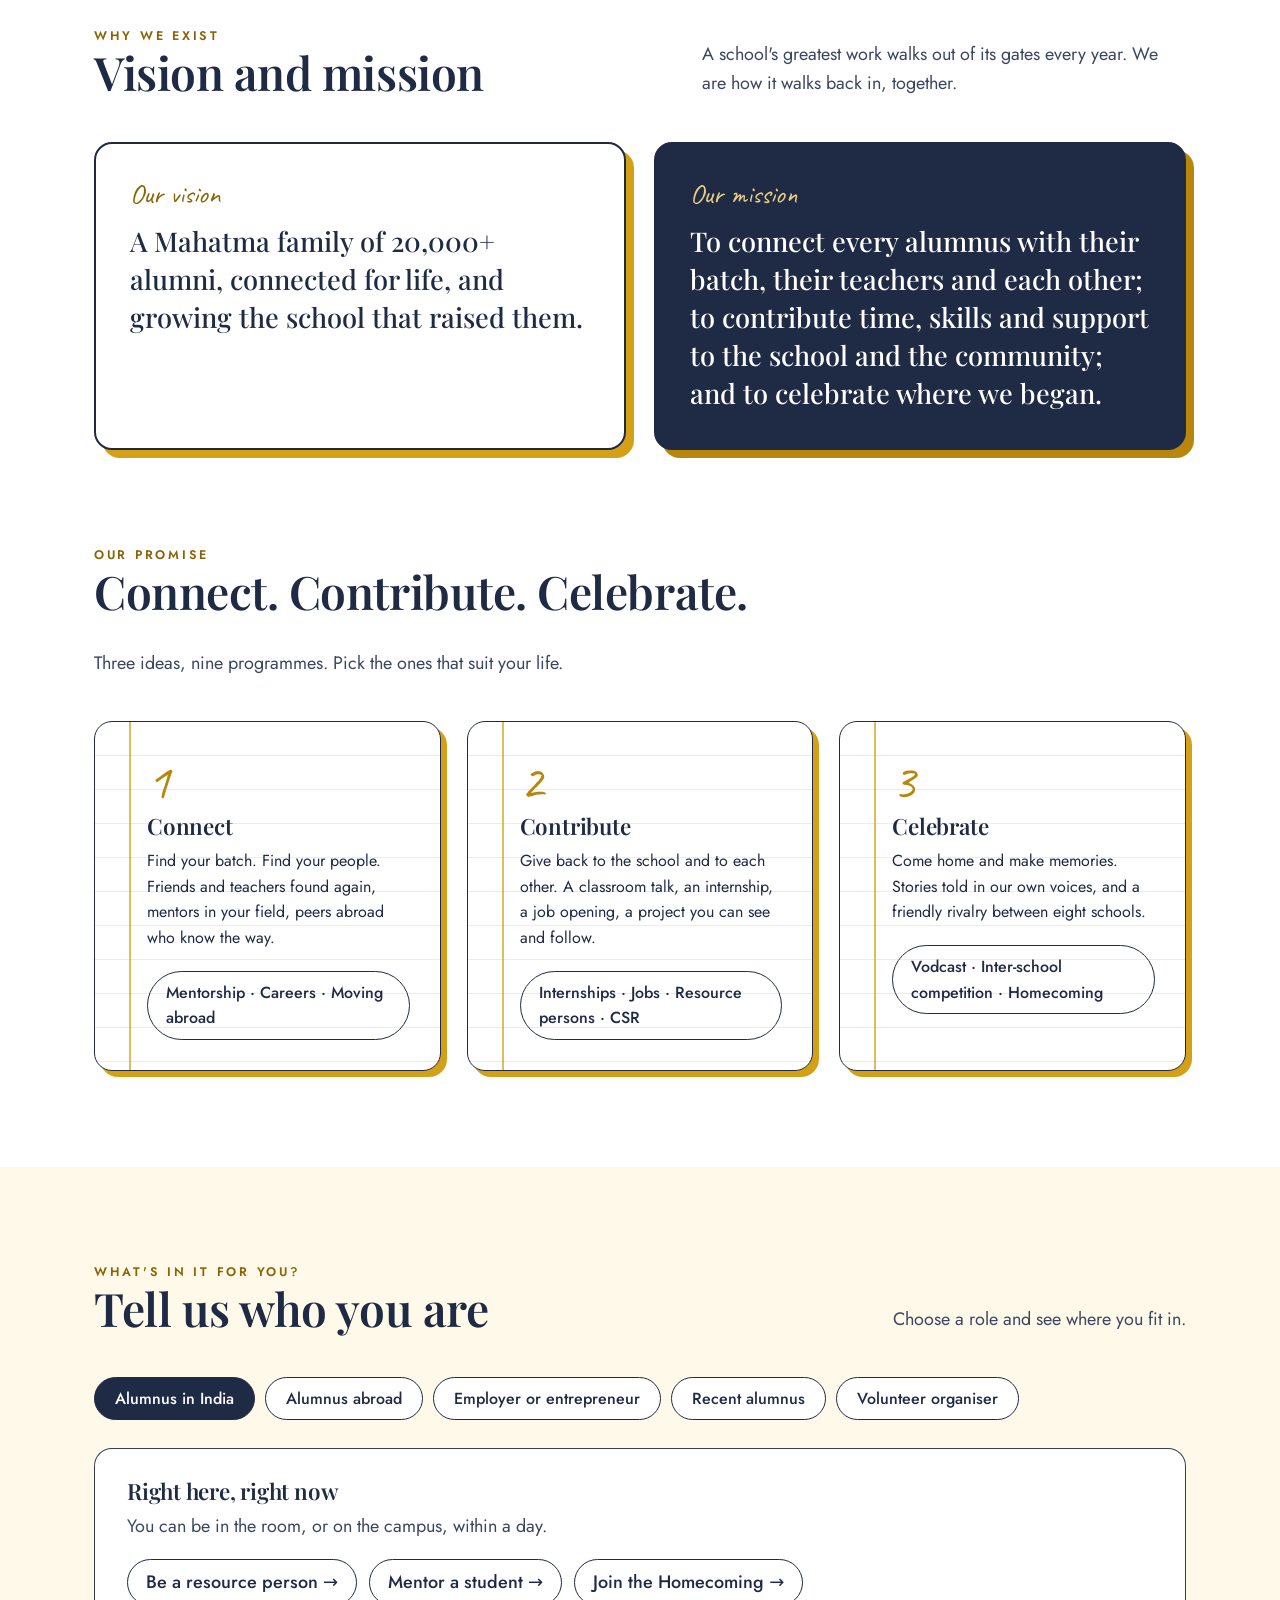
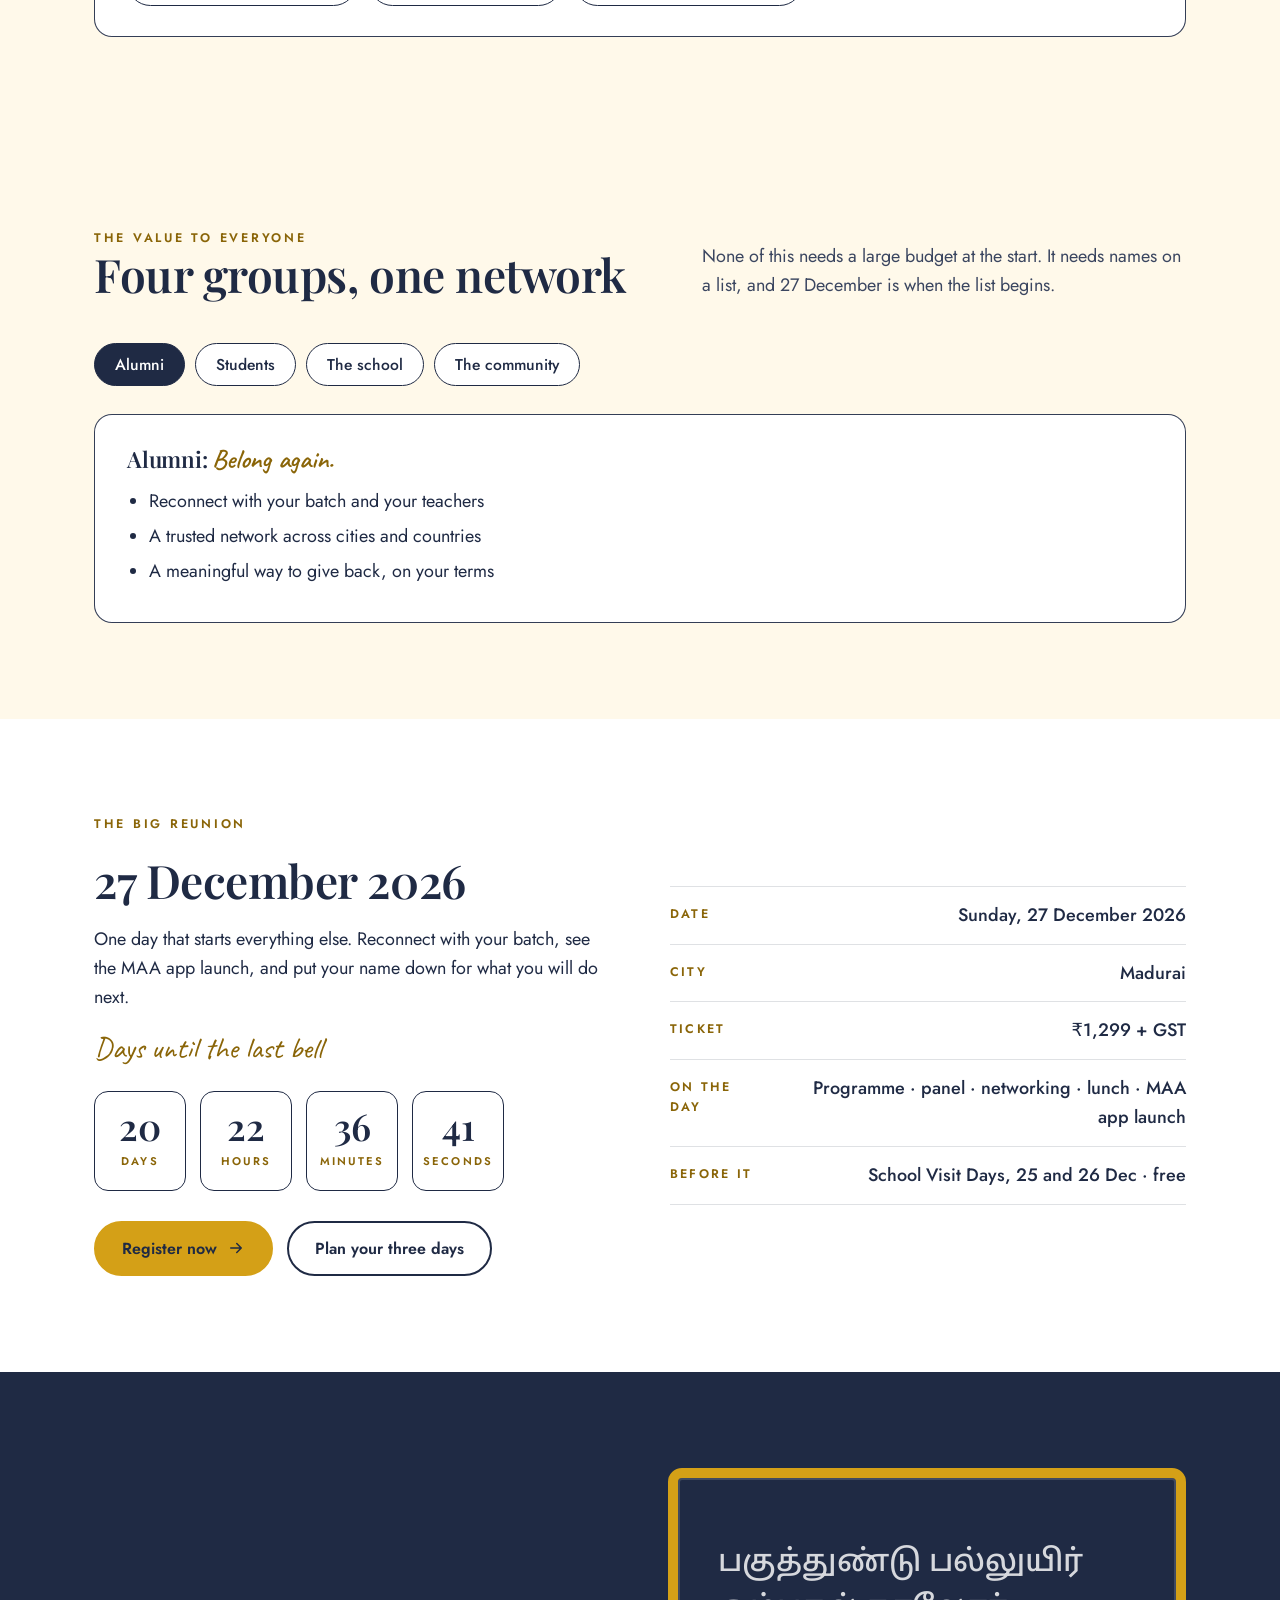
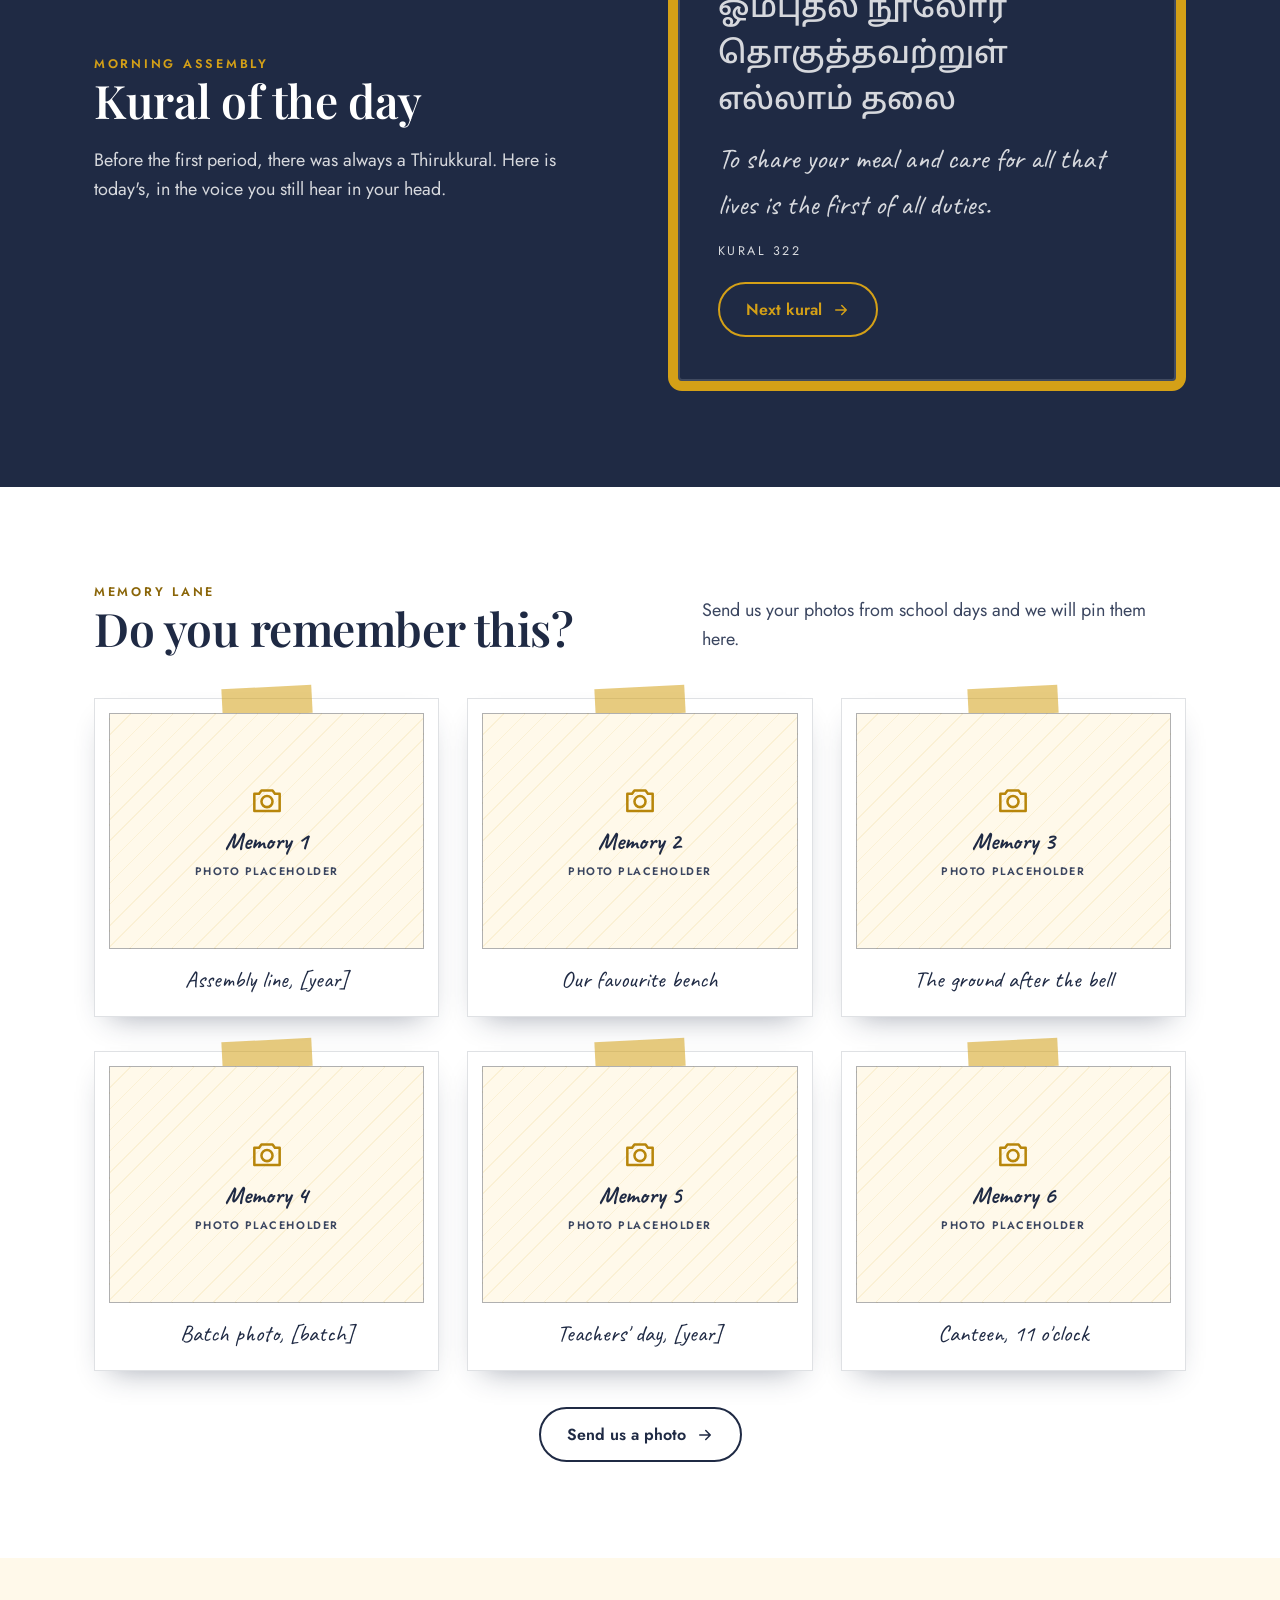
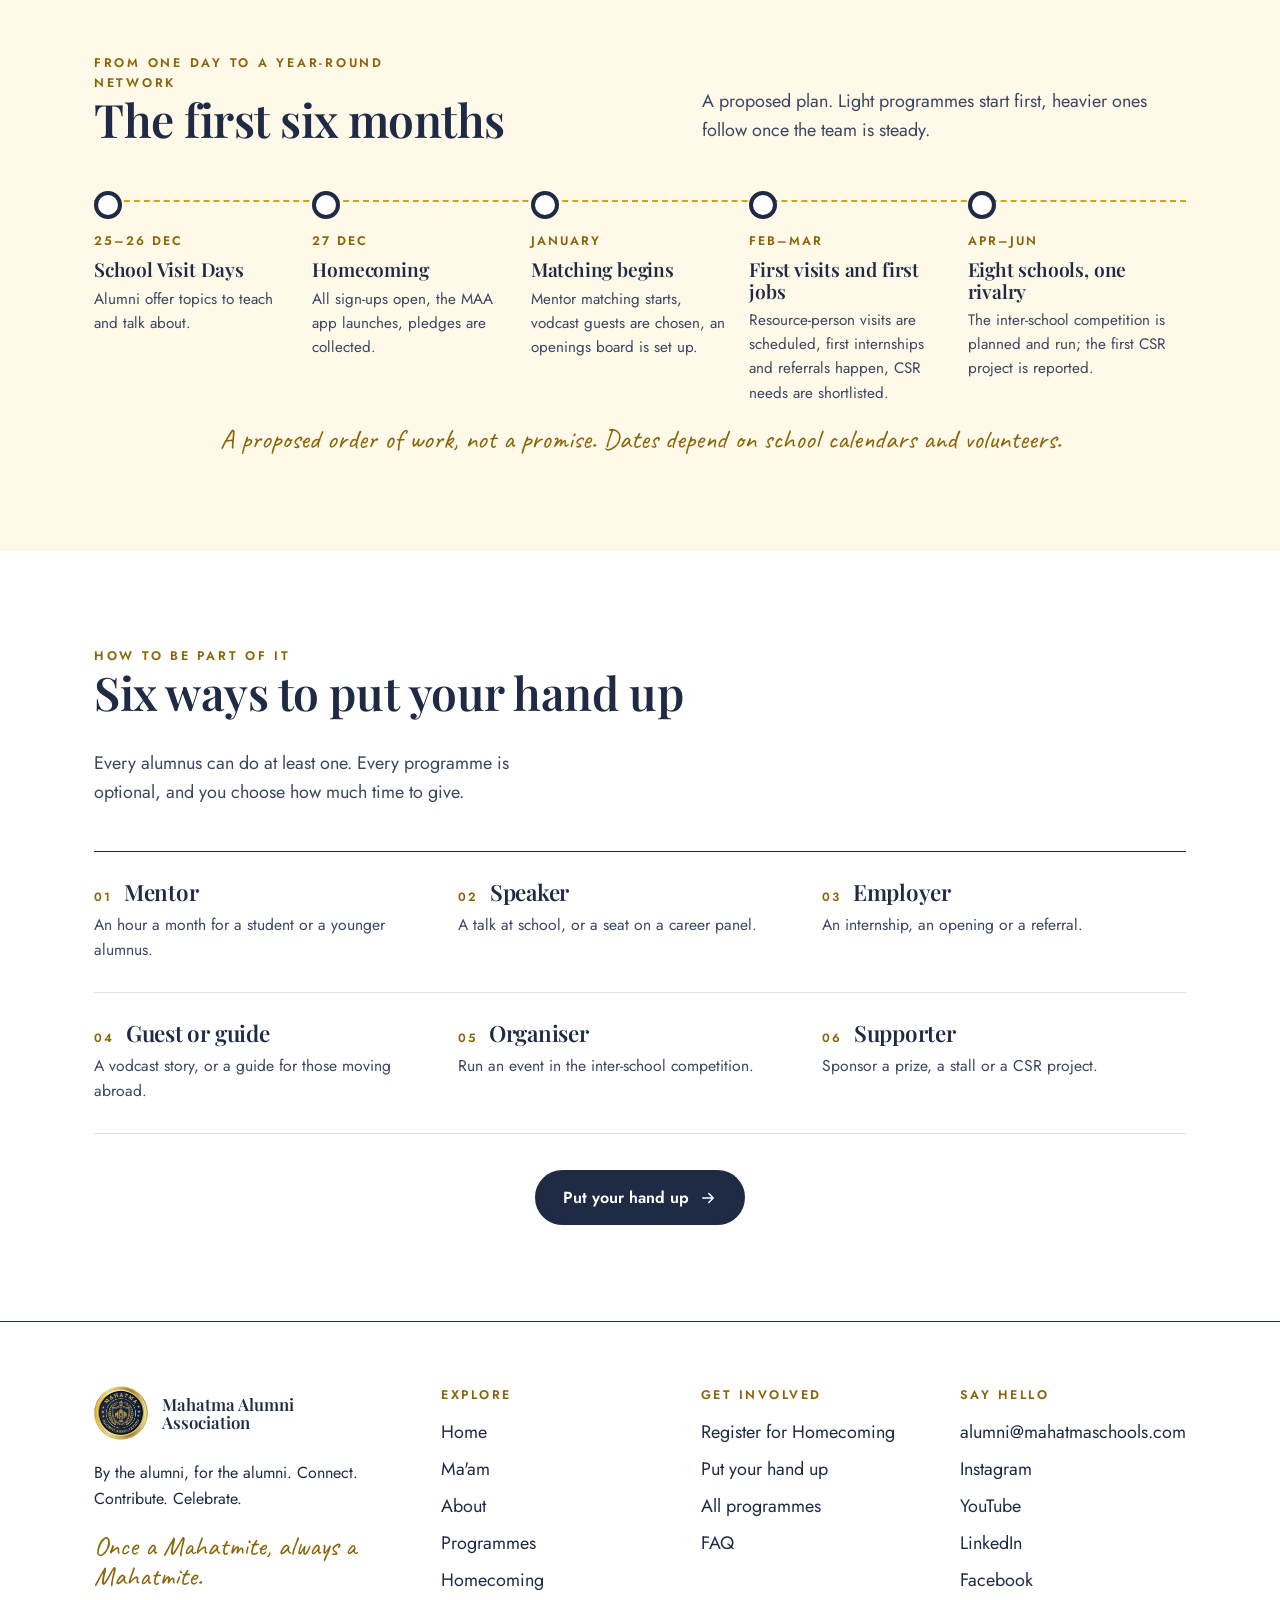
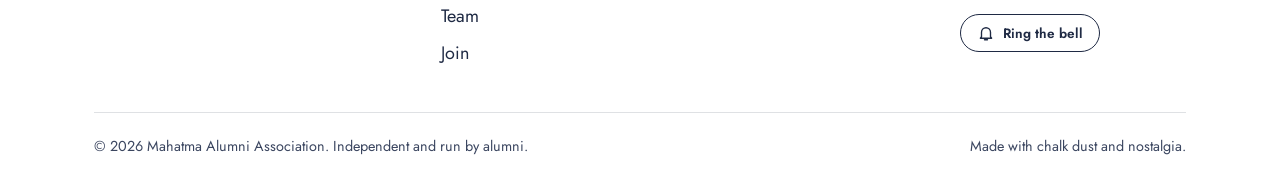
==== commit 6ed93e68: "Add MAA app features, more ways to help, and Facebook link Brings over the non-conflicting details f" ====
--- a/index.html
+++ b/index.html
@@ -95,12 +95,6 @@
 <div class="polas"><figure class="pola rv"><span class="tape"></span><figure class="ph r43 "><svg viewBox="0 0 24 24" fill="none" stroke="currentColor" stroke-width="1.6" stroke-linecap="round" stroke-linejoin="round"><path d="M4 8h3l1.5-2h7L17 8h3v11H4z"/><circle cx="12" cy="13" r="3.5"/></svg><b>Memory 1</b><small>Photo placeholder</small></figure><figcaption>Assembly line, [year]</figcaption></figure><figure class="pola rv"><span class="tape"></span><figure class="ph r43 "><svg viewBox="0 0 24 24" fill="none" stroke="currentColor" stroke-width="1.6" stroke-linecap="round" stroke-linejoin="round"><path d="M4 8h3l1.5-2h7L17 8h3v11H4z"/><circle cx="12" cy="13" r="3.5"/></svg><b>Memory 2</b><small>Photo placeholder</small></figure><figcaption>Our favourite bench</figcaption></figure><figure class="pola rv"><span class="tape"></span><figure class="ph r43 "><svg viewBox="0 0 24 24" fill="none" stroke="currentColor" stroke-width="1.6" stroke-linecap="round" stroke-linejoin="round"><path d="M4 8h3l1.5-2h7L17 8h3v11H4z"/><circle cx="12" cy="13" r="3.5"/></svg><b>Memory 3</b><small>Photo placeholder</small></figure><figcaption>The ground after the bell</figcaption></figure><figure class="pola rv"><span class="tape"></span><figure class="ph r43 "><svg viewBox="0 0 24 24" fill="none" stroke="currentColor" stroke-width="1.6" stroke-linecap="round" stroke-linejoin="round"><path d="M4 8h3l1.5-2h7L17 8h3v11H4z"/><circle cx="12" cy="13" r="3.5"/></svg><b>Memory 4</b><small>Photo placeholder</small></figure><figcaption>Batch photo, [batch]</figcaption></figure><figure class="pola rv"><span class="tape"></span><figure class="ph r43 "><svg viewBox="0 0 24 24" fill="none" stroke="currentColor" stroke-width="1.6" stroke-linecap="round" stroke-linejoin="round"><path d="M4 8h3l1.5-2h7L17 8h3v11H4z"/><circle cx="12" cy="13" r="3.5"/></svg><b>Memory 5</b><small>Photo placeholder</small></figure><figcaption>Teachers' day, [year]</figcaption></figure><figure class="pola rv"><span class="tape"></span><figure class="ph r43 "><svg viewBox="0 0 24 24" fill="none" stroke="currentColor" stroke-width="1.6" stroke-linecap="round" stroke-linejoin="round"><path d="M4 8h3l1.5-2h7L17 8h3v11H4z"/><circle cx="12" cy="13" r="3.5"/></svg><b>Memory 6</b><small>Photo placeholder</small></figure><figcaption>Canteen, 11 o'clock</figcaption></figure></div>
 <p class="mt2 center"><a class="btn line" href="mailto:alumni@mahatmaschools.com?subject=My%20school%20photo">Send us a photo <svg viewBox="0 0 24 24" fill="none" stroke="currentColor" stroke-width="2" stroke-linecap="round" stroke-linejoin="round"><path d="M5 12h14M13 6l6 6-6 6"/></svg></a></p></div></section>
 
-<section class="chalk"><div class="wrap center">
-<p class="hand" style="color:var(--gold)">Running late again?</p>
-<h2 class="mt">Beat the 8:30 bell</h2>
-<p class="mt">A one-minute game. Race to the school gate past puddles, stray dogs and cows, or say sorry on the dais in front of the whole assembly.</p>
-<p class="mt2"><a class="btn gold" href="game.html">Play Late for school <svg viewBox="0 0 24 24" fill="none" stroke="currentColor" stroke-width="2" stroke-linecap="round" stroke-linejoin="round"><path d="M5 12h14M13 6l6 6-6 6"/></svg></a></p></div></section>
-
 <section class="feature"><div class="wrap">
 <div class="head"><div><p class="eyebrow">From one day to a year-round network</p><h2>The first six months</h2></div><p>A proposed plan. Light programmes start first, heavier ones follow once the team is steady.</p></div>
 <ol class="roadmap"><li class="rm rv"><span class="when">25–26 Dec</span><h3>School Visit Days</h3><p>Alumni offer topics to teach and talk about.</p></li><li class="rm rv"><span class="when">27 Dec</span><h3>Homecoming</h3><p>All sign-ups open, the MAA app launches, pledges are collected.</p></li><li class="rm rv"><span class="when">January</span><h3>Matching begins</h3><p>Mentor matching starts, vodcast guests are chosen, an openings board is set up.</p></li><li class="rm rv"><span class="when">Feb–Mar</span><h3>First visits and first jobs</h3><p>Resource-person visits are scheduled, first internships and referrals happen, CSR needs are shortlisted.</p></li><li class="rm rv"><span class="when">Apr–Jun</span><h3>Eight schools, one rivalry</h3><p>The inter-school competition is planned and run; the first CSR project is reported.</p></li></ol><p class="hand center mt">A proposed order of work, not a promise. Dates depend on school calendars and volunteers.</p></div></section>
@@ -122,10 +116,10 @@
 <p class="hand mt">Once a Mahatmite, always a Mahatmite.</p></div>
 <div><h4>Explore</h4><ul><li><a href="index.html">Home</a></li><li><a href="premalatha.html">Ma'am</a></li><li><a href="about.html">About</a></li><li><a href="programmes.html">Programmes</a></li><li><a href="homecoming.html">Homecoming</a></li><li><a href="team.html">Team</a></li><li><a href="join.html">Join</a></li></ul></div>
 <div><h4>Get involved</h4><ul><li><a href="https://www.mahatmaschools.com">Register for Homecoming</a></li><li><a href="join.html#raise">Put your hand up</a></li><li><a href="programmes.html">All programmes</a></li><li><a href="homecoming.html#faq">FAQ</a></li></ul></div>
-<div><h4>Say hello</h4><ul><li><a href="mailto:alumni@mahatmaschools.com">alumni@mahatmaschools.com</a></li><li><a href="#" data-todo="Instagram">Instagram</a></li><li><a href="#" data-todo="YouTube">YouTube</a></li><li><a href="#" data-todo="LinkedIn">LinkedIn</a></li></ul>
+<div><h4>Say hello</h4><ul><li><a href="mailto:alumni@mahatmaschools.com">alumni@mahatmaschools.com</a></li><li><a href="#" data-todo="Instagram">Instagram</a></li><li><a href="#" data-todo="YouTube">YouTube</a></li><li><a href="#" data-todo="LinkedIn">LinkedIn</a></li><li><a href="#" data-todo="Facebook">Facebook</a></li></ul>
 <p class="mt"><button class="bell" id="bell" type="button"><svg viewBox="0 0 24 24" fill="none" stroke="currentColor" stroke-width="1.8" stroke-linecap="round" stroke-linejoin="round"><path d="M6 17V11a6 6 0 1 1 12 0v6l1.5 2h-15z"/><path d="M10 21h4"/></svg> Ring the bell</button></p></div>
 </div>
-<div class="fine"><span>© <span id="yr">2026</span> Mahatma Alumni Association. Independent and run by alumni.</span><span>Made with chalk dust and nostalgia. <a href="game.html">Late for school?</a></span></div>
+<div class="fine"><span>© <span id="yr">2026</span> Mahatma Alumni Association. Independent and run by alumni.</span><span>Made with chalk dust and nostalgia.</span></div>
 </div></footer>
 <script src="assets/js/main.js" defer></script>
 </body></html>
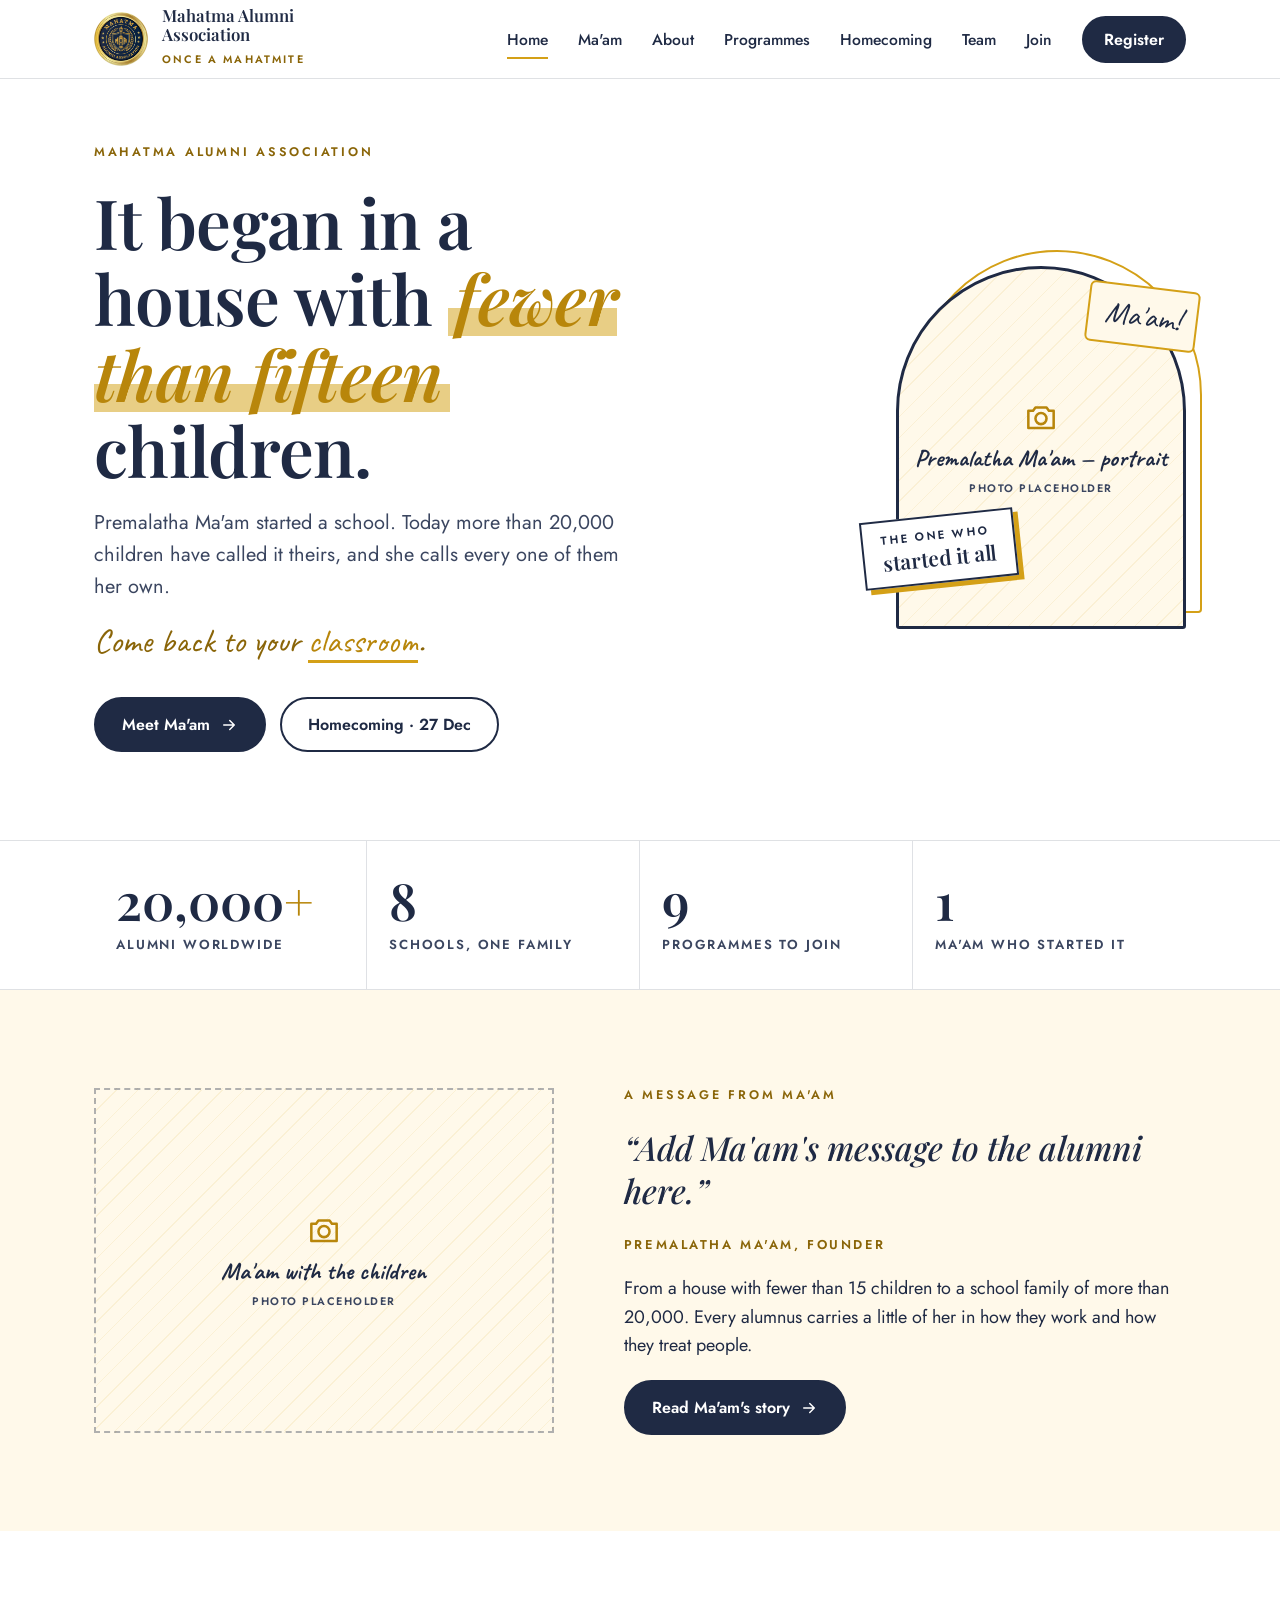
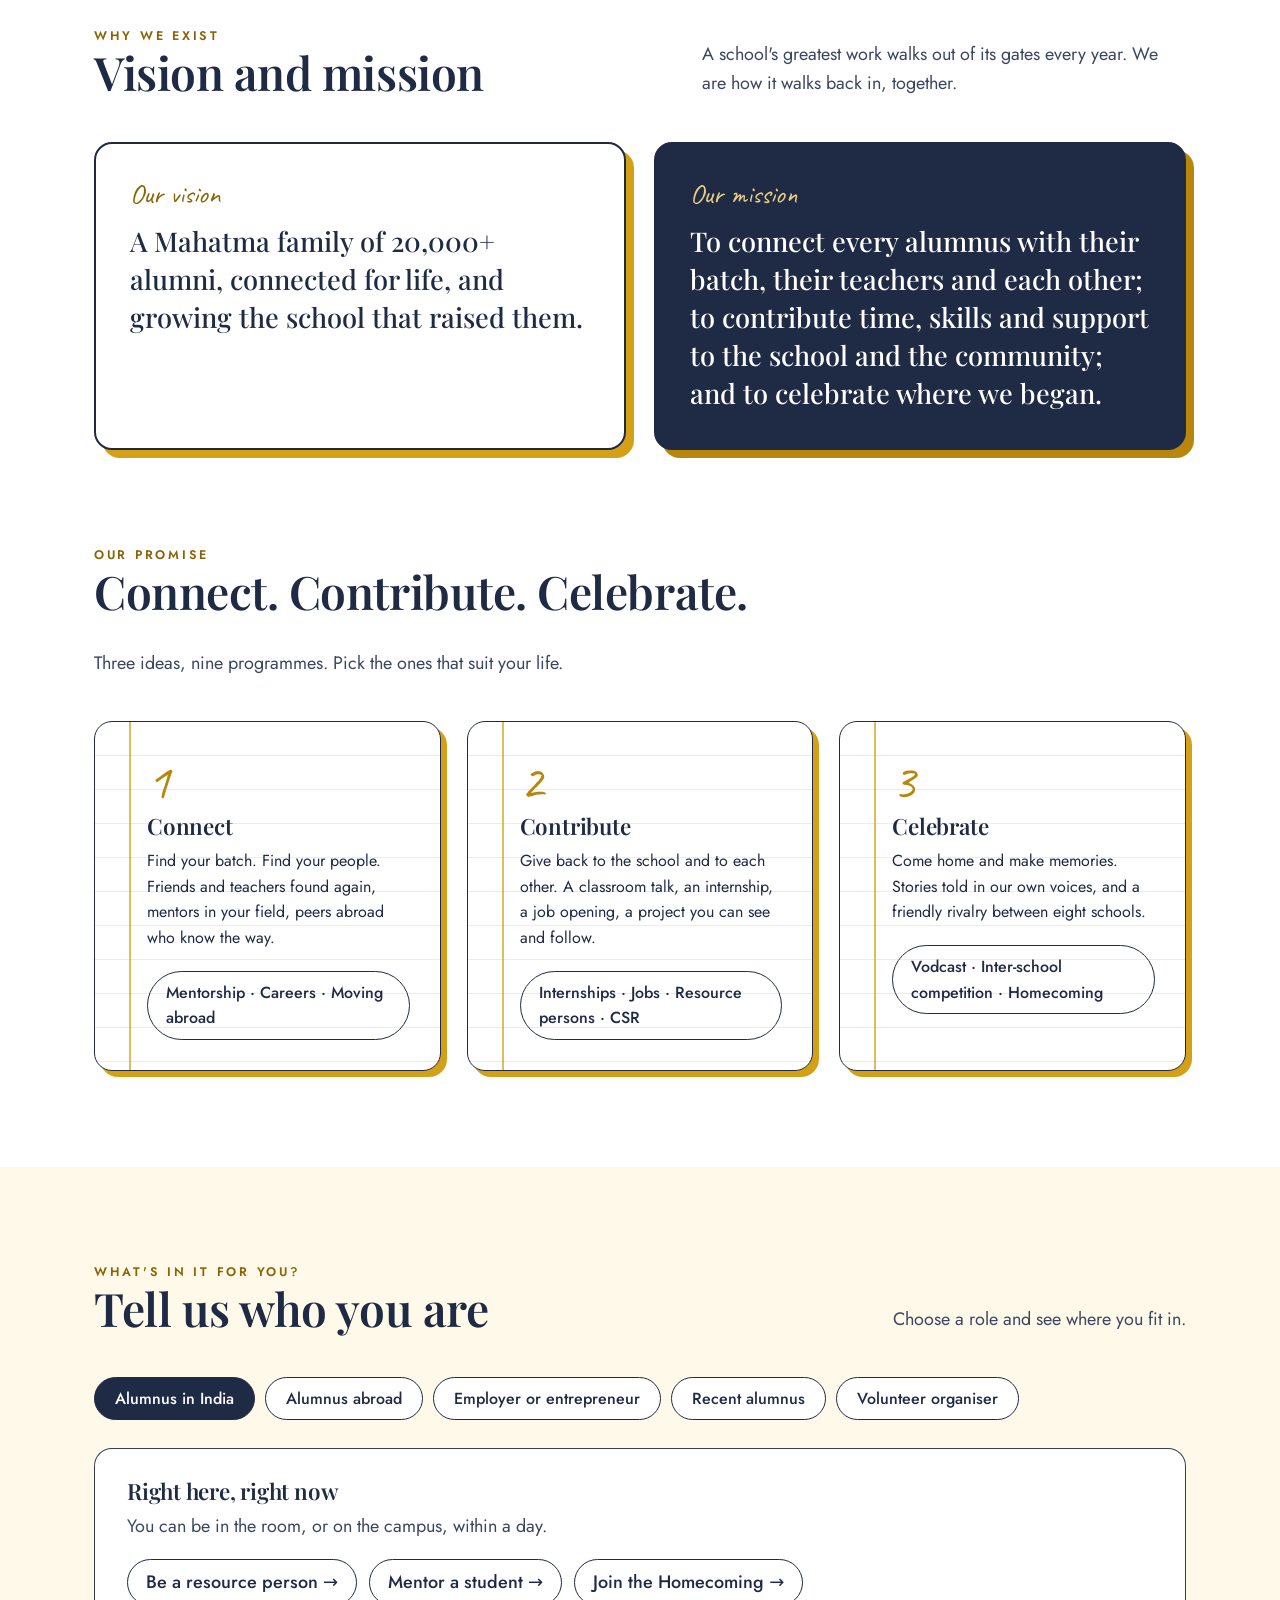
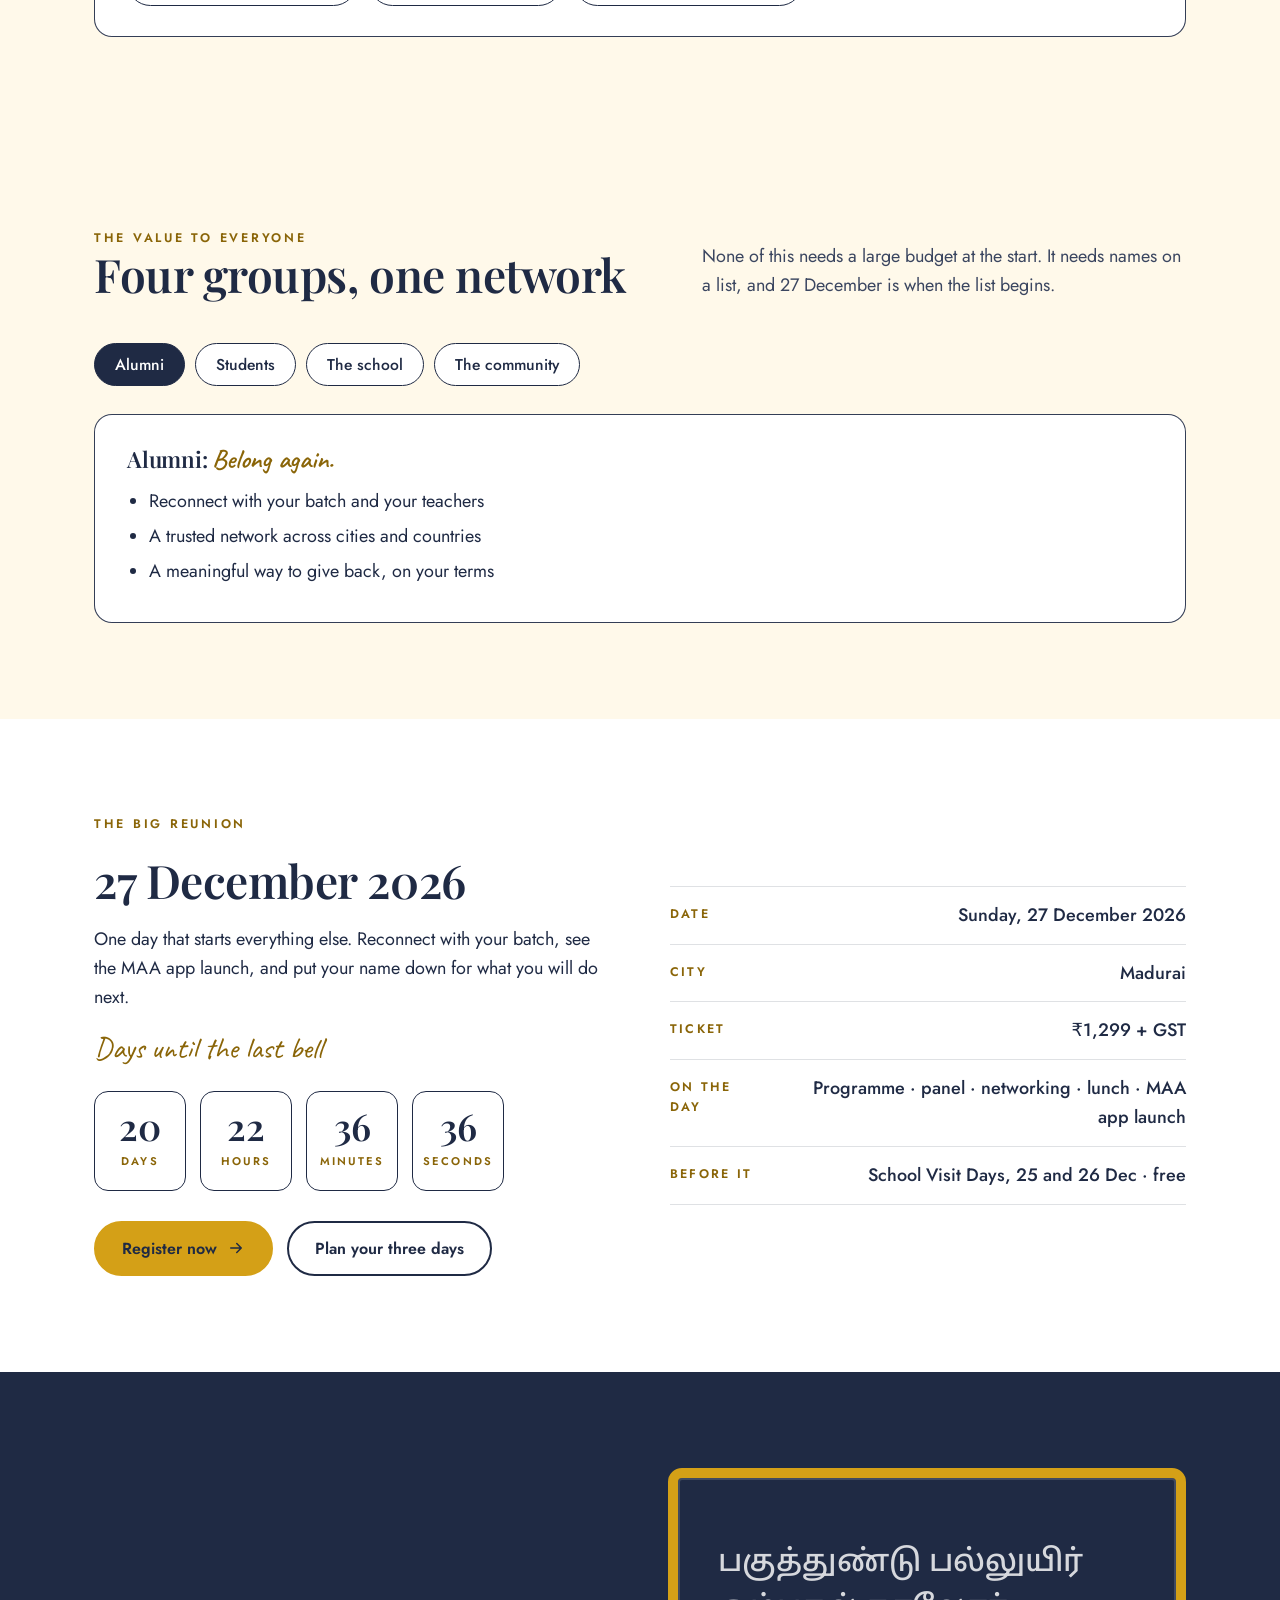
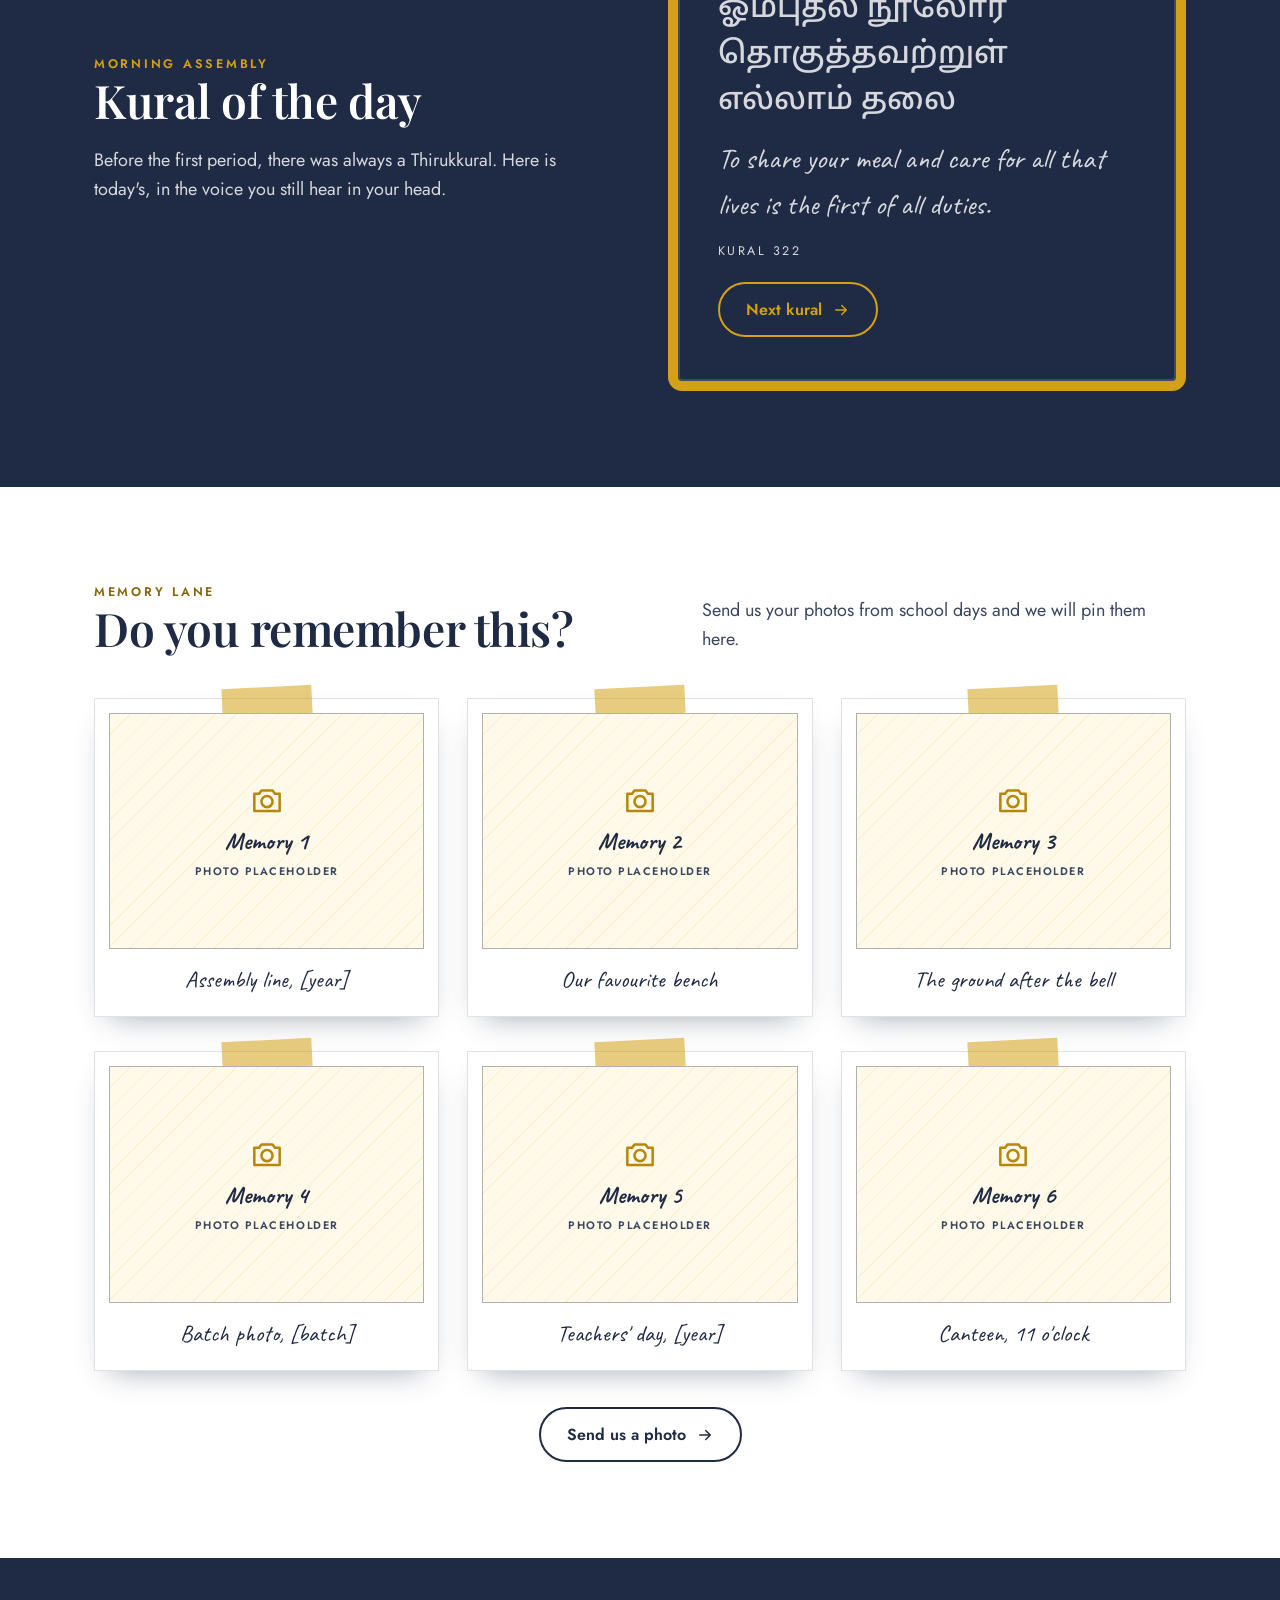
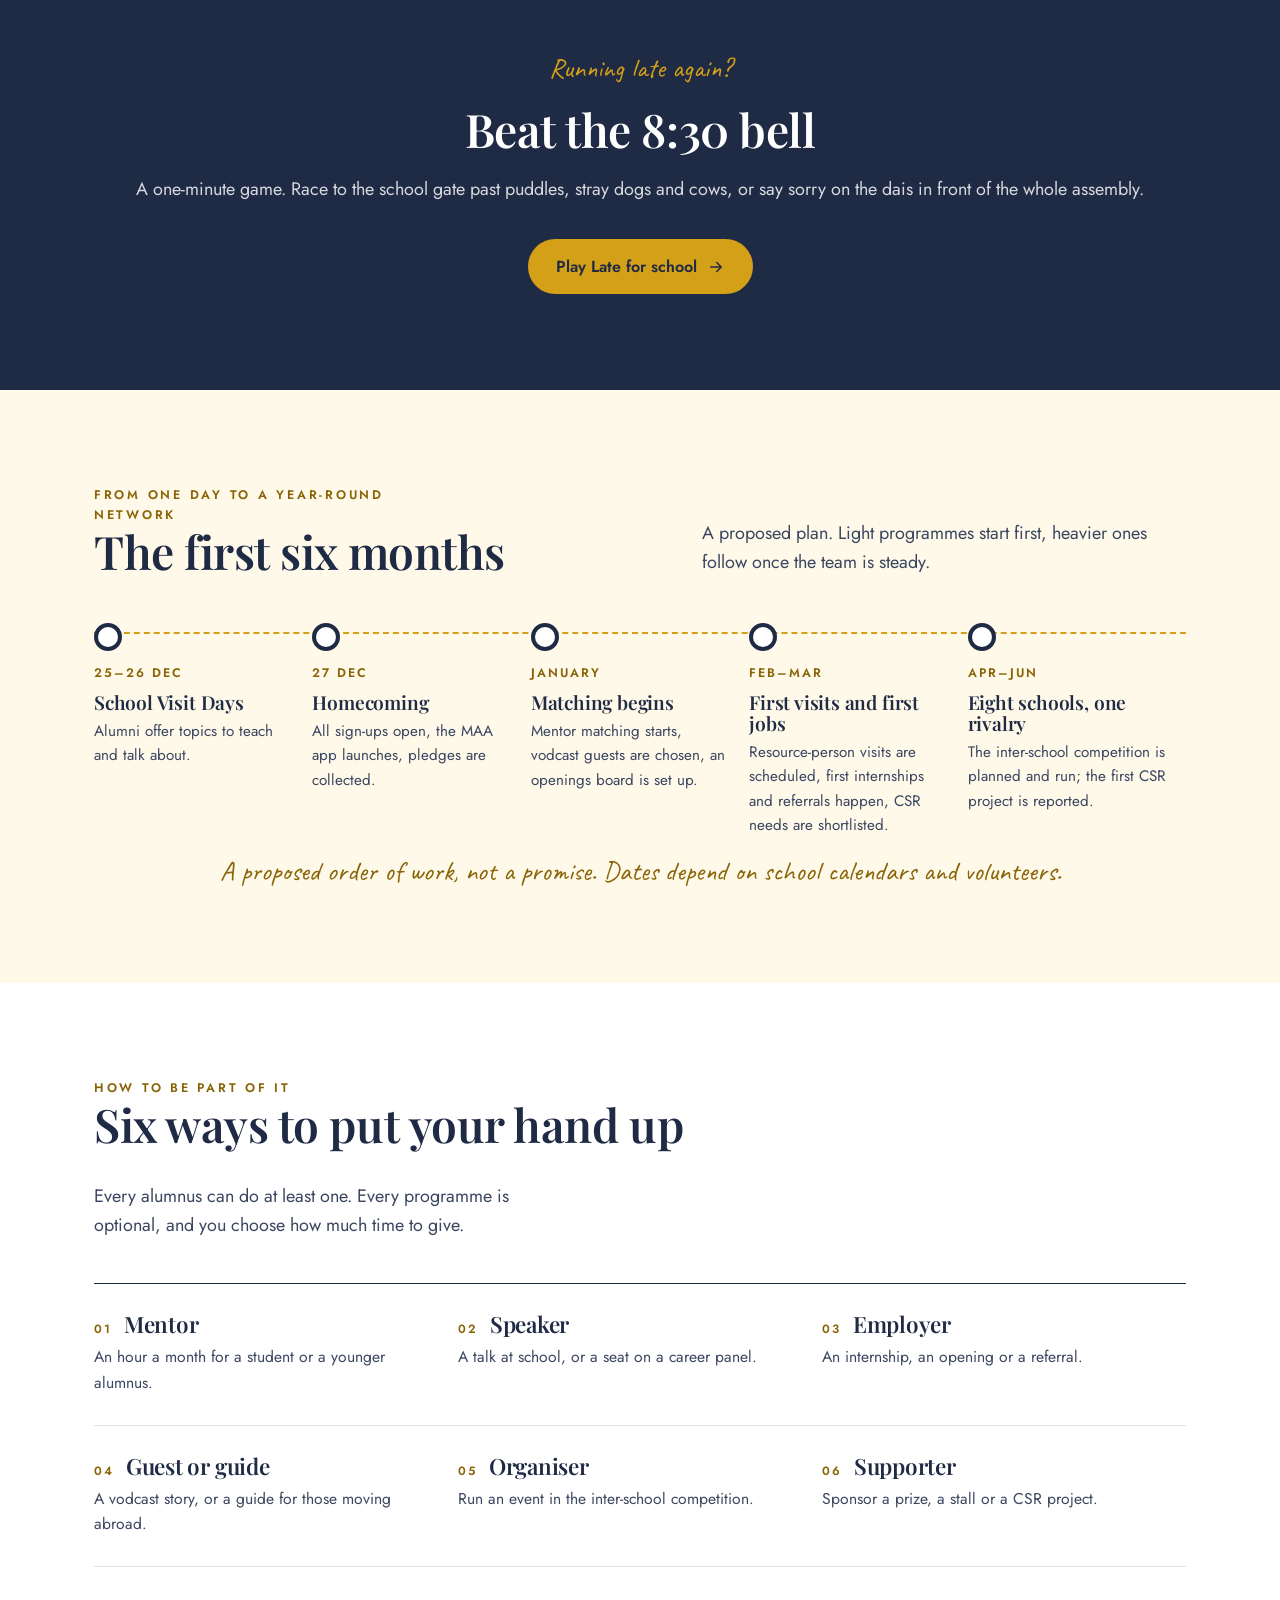
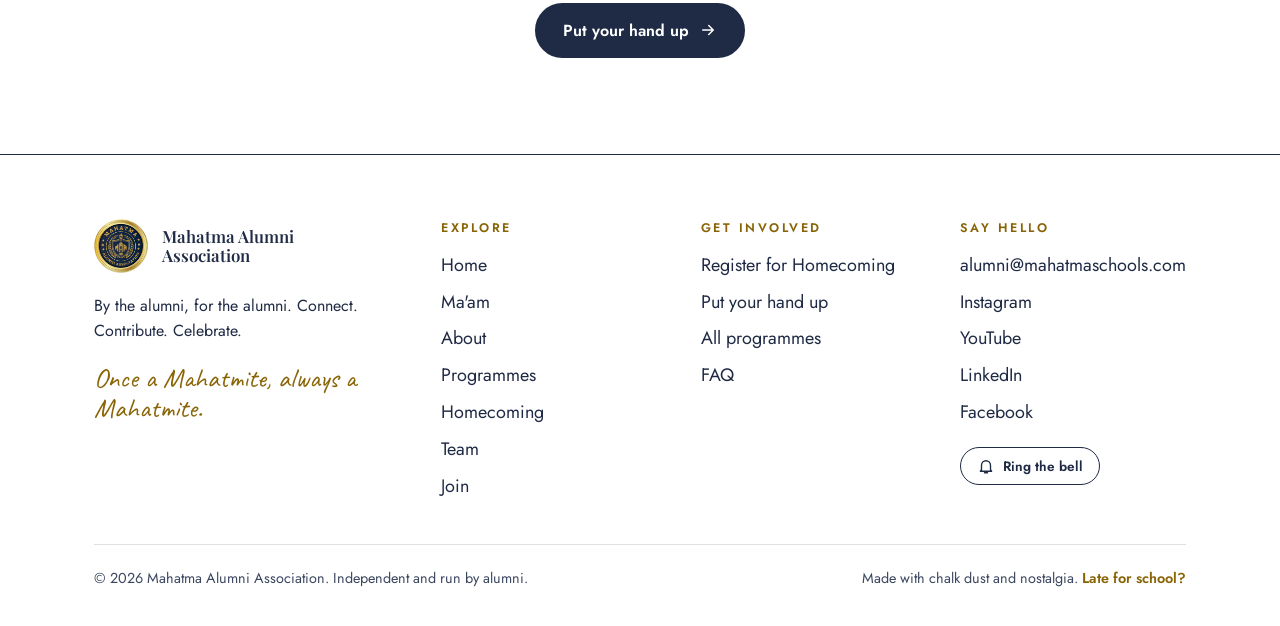
==== commit a9d29dc6: "Merge 6ed93e68132961cd2f226775ffa585001e6b7694 into 04c3010ffed8beed8914d22b67d6e6128ef9a0b3" ====
--- a/index.html
+++ b/index.html
@@ -95,6 +95,12 @@
 <div class="polas"><figure class="pola rv"><span class="tape"></span><figure class="ph r43 "><svg viewBox="0 0 24 24" fill="none" stroke="currentColor" stroke-width="1.6" stroke-linecap="round" stroke-linejoin="round"><path d="M4 8h3l1.5-2h7L17 8h3v11H4z"/><circle cx="12" cy="13" r="3.5"/></svg><b>Memory 1</b><small>Photo placeholder</small></figure><figcaption>Assembly line, [year]</figcaption></figure><figure class="pola rv"><span class="tape"></span><figure class="ph r43 "><svg viewBox="0 0 24 24" fill="none" stroke="currentColor" stroke-width="1.6" stroke-linecap="round" stroke-linejoin="round"><path d="M4 8h3l1.5-2h7L17 8h3v11H4z"/><circle cx="12" cy="13" r="3.5"/></svg><b>Memory 2</b><small>Photo placeholder</small></figure><figcaption>Our favourite bench</figcaption></figure><figure class="pola rv"><span class="tape"></span><figure class="ph r43 "><svg viewBox="0 0 24 24" fill="none" stroke="currentColor" stroke-width="1.6" stroke-linecap="round" stroke-linejoin="round"><path d="M4 8h3l1.5-2h7L17 8h3v11H4z"/><circle cx="12" cy="13" r="3.5"/></svg><b>Memory 3</b><small>Photo placeholder</small></figure><figcaption>The ground after the bell</figcaption></figure><figure class="pola rv"><span class="tape"></span><figure class="ph r43 "><svg viewBox="0 0 24 24" fill="none" stroke="currentColor" stroke-width="1.6" stroke-linecap="round" stroke-linejoin="round"><path d="M4 8h3l1.5-2h7L17 8h3v11H4z"/><circle cx="12" cy="13" r="3.5"/></svg><b>Memory 4</b><small>Photo placeholder</small></figure><figcaption>Batch photo, [batch]</figcaption></figure><figure class="pola rv"><span class="tape"></span><figure class="ph r43 "><svg viewBox="0 0 24 24" fill="none" stroke="currentColor" stroke-width="1.6" stroke-linecap="round" stroke-linejoin="round"><path d="M4 8h3l1.5-2h7L17 8h3v11H4z"/><circle cx="12" cy="13" r="3.5"/></svg><b>Memory 5</b><small>Photo placeholder</small></figure><figcaption>Teachers' day, [year]</figcaption></figure><figure class="pola rv"><span class="tape"></span><figure class="ph r43 "><svg viewBox="0 0 24 24" fill="none" stroke="currentColor" stroke-width="1.6" stroke-linecap="round" stroke-linejoin="round"><path d="M4 8h3l1.5-2h7L17 8h3v11H4z"/><circle cx="12" cy="13" r="3.5"/></svg><b>Memory 6</b><small>Photo placeholder</small></figure><figcaption>Canteen, 11 o'clock</figcaption></figure></div>
 <p class="mt2 center"><a class="btn line" href="mailto:alumni@mahatmaschools.com?subject=My%20school%20photo">Send us a photo <svg viewBox="0 0 24 24" fill="none" stroke="currentColor" stroke-width="2" stroke-linecap="round" stroke-linejoin="round"><path d="M5 12h14M13 6l6 6-6 6"/></svg></a></p></div></section>
 
+<section class="chalk"><div class="wrap center">
+<p class="hand" style="color:var(--gold)">Running late again?</p>
+<h2 class="mt">Beat the 8:30 bell</h2>
+<p class="mt">A one-minute game. Race to the school gate past puddles, stray dogs and cows, or say sorry on the dais in front of the whole assembly.</p>
+<p class="mt2"><a class="btn gold" href="game.html">Play Late for school <svg viewBox="0 0 24 24" fill="none" stroke="currentColor" stroke-width="2" stroke-linecap="round" stroke-linejoin="round"><path d="M5 12h14M13 6l6 6-6 6"/></svg></a></p></div></section>
+
 <section class="feature"><div class="wrap">
 <div class="head"><div><p class="eyebrow">From one day to a year-round network</p><h2>The first six months</h2></div><p>A proposed plan. Light programmes start first, heavier ones follow once the team is steady.</p></div>
 <ol class="roadmap"><li class="rm rv"><span class="when">25–26 Dec</span><h3>School Visit Days</h3><p>Alumni offer topics to teach and talk about.</p></li><li class="rm rv"><span class="when">27 Dec</span><h3>Homecoming</h3><p>All sign-ups open, the MAA app launches, pledges are collected.</p></li><li class="rm rv"><span class="when">January</span><h3>Matching begins</h3><p>Mentor matching starts, vodcast guests are chosen, an openings board is set up.</p></li><li class="rm rv"><span class="when">Feb–Mar</span><h3>First visits and first jobs</h3><p>Resource-person visits are scheduled, first internships and referrals happen, CSR needs are shortlisted.</p></li><li class="rm rv"><span class="when">Apr–Jun</span><h3>Eight schools, one rivalry</h3><p>The inter-school competition is planned and run; the first CSR project is reported.</p></li></ol><p class="hand center mt">A proposed order of work, not a promise. Dates depend on school calendars and volunteers.</p></div></section>
@@ -119,7 +125,7 @@
 <div><h4>Say hello</h4><ul><li><a href="mailto:alumni@mahatmaschools.com">alumni@mahatmaschools.com</a></li><li><a href="#" data-todo="Instagram">Instagram</a></li><li><a href="#" data-todo="YouTube">YouTube</a></li><li><a href="#" data-todo="LinkedIn">LinkedIn</a></li><li><a href="#" data-todo="Facebook">Facebook</a></li></ul>
 <p class="mt"><button class="bell" id="bell" type="button"><svg viewBox="0 0 24 24" fill="none" stroke="currentColor" stroke-width="1.8" stroke-linecap="round" stroke-linejoin="round"><path d="M6 17V11a6 6 0 1 1 12 0v6l1.5 2h-15z"/><path d="M10 21h4"/></svg> Ring the bell</button></p></div>
 </div>
-<div class="fine"><span>© <span id="yr">2026</span> Mahatma Alumni Association. Independent and run by alumni.</span><span>Made with chalk dust and nostalgia.</span></div>
+<div class="fine"><span>© <span id="yr">2026</span> Mahatma Alumni Association. Independent and run by alumni.</span><span>Made with chalk dust and nostalgia. <a href="game.html">Late for school?</a></span></div>
 </div></footer>
 <script src="assets/js/main.js" defer></script>
 </body></html>
